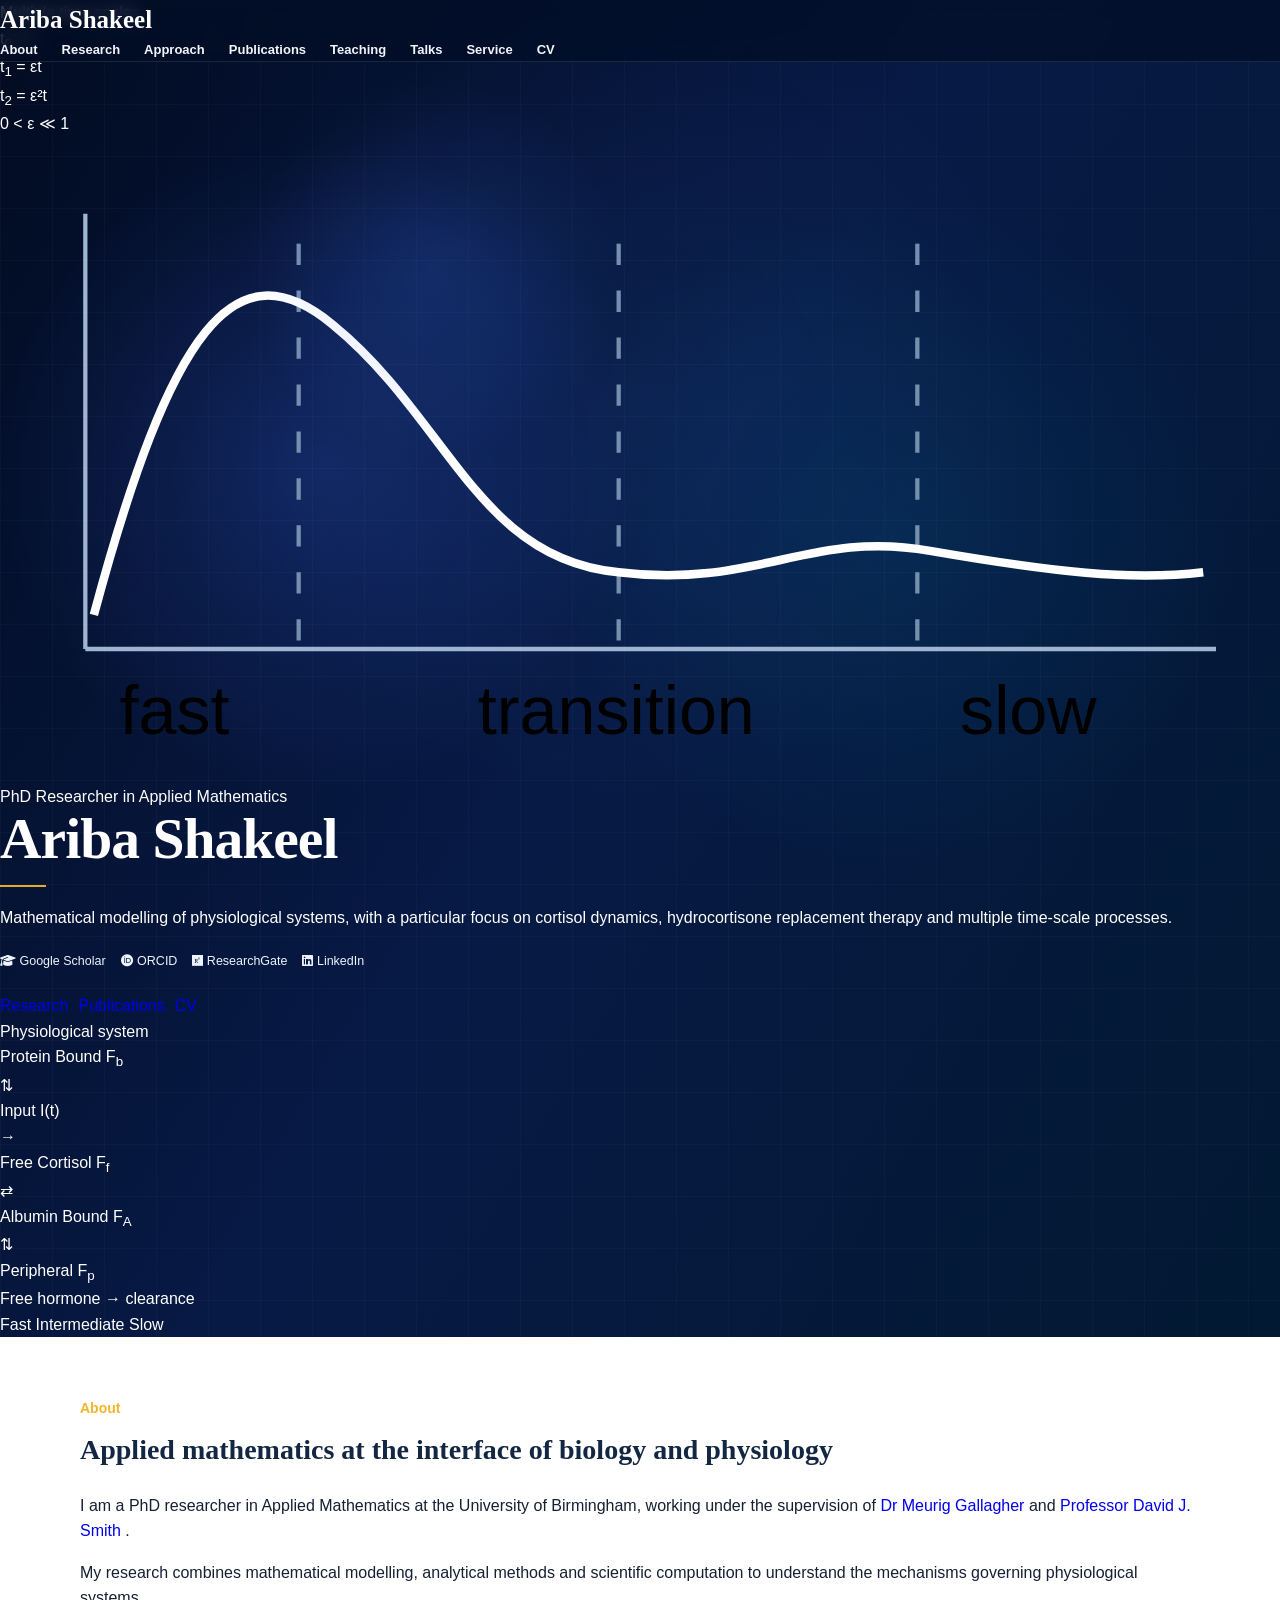
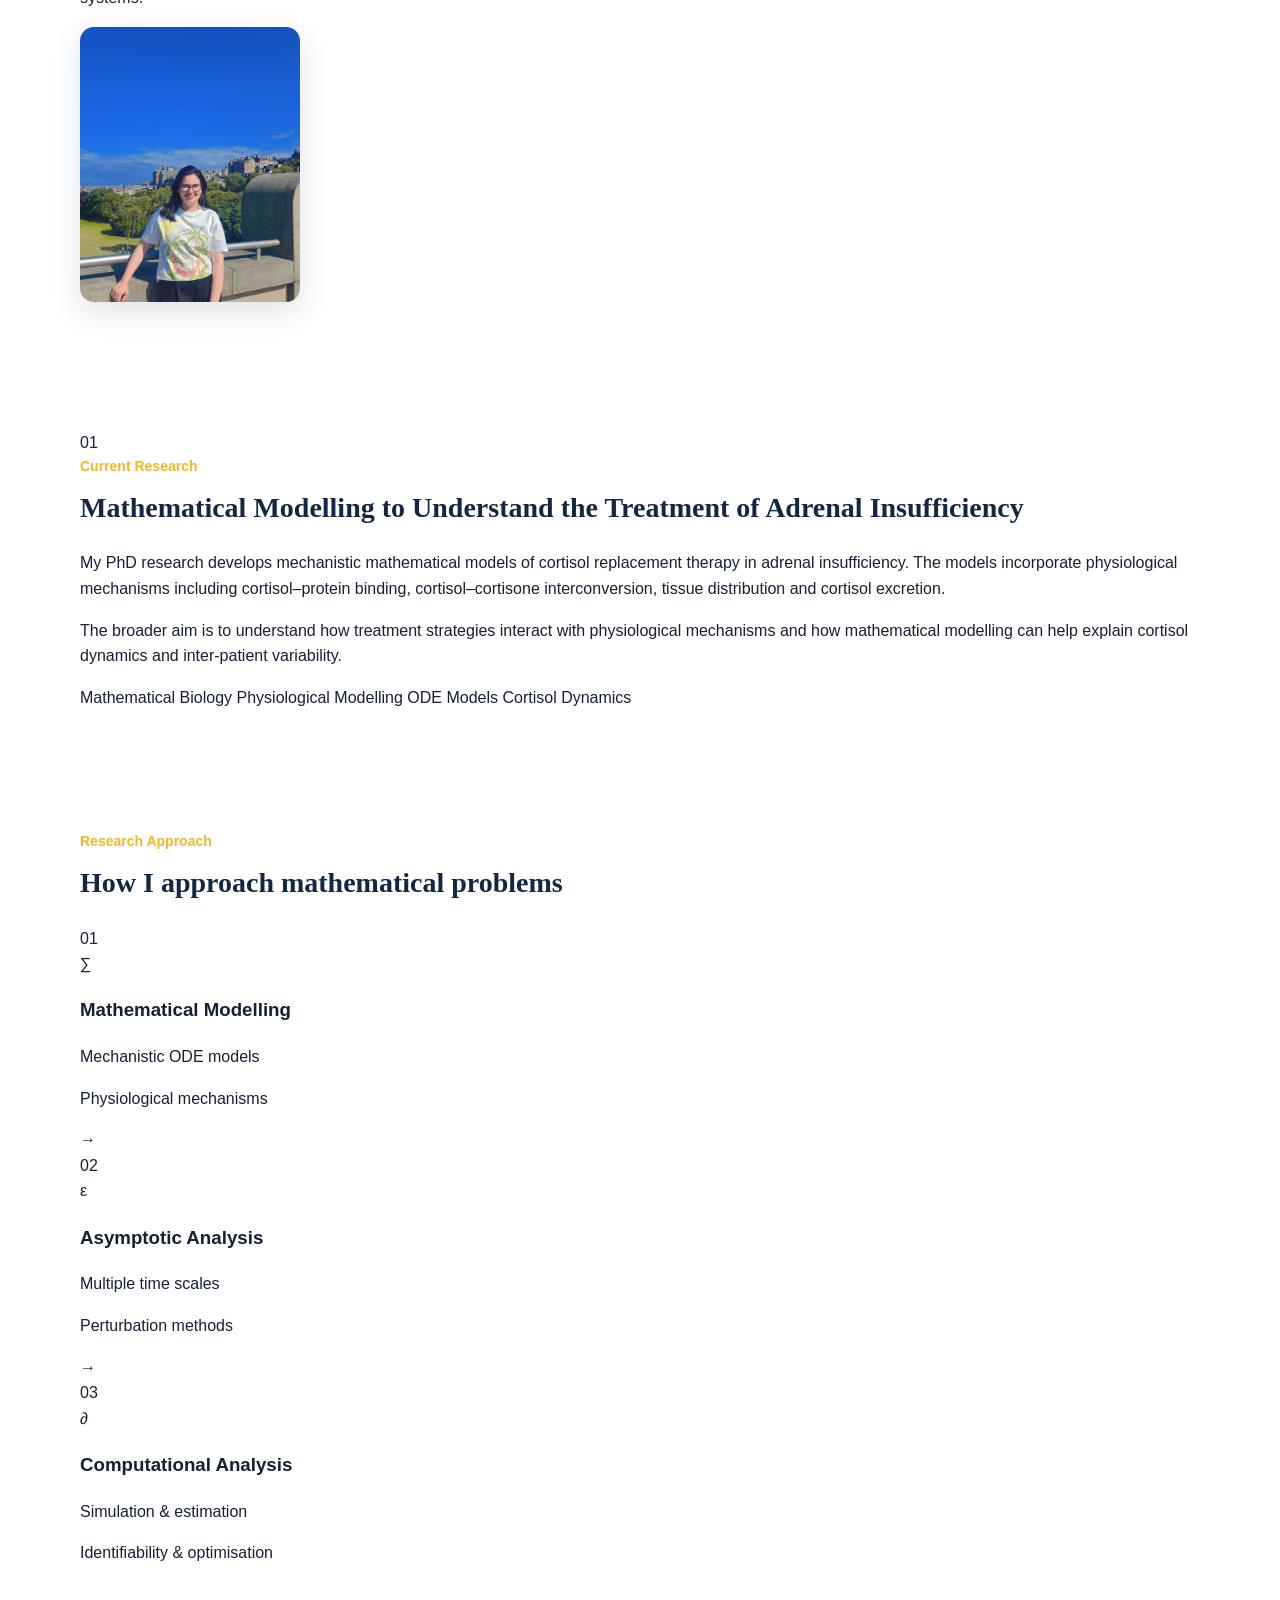
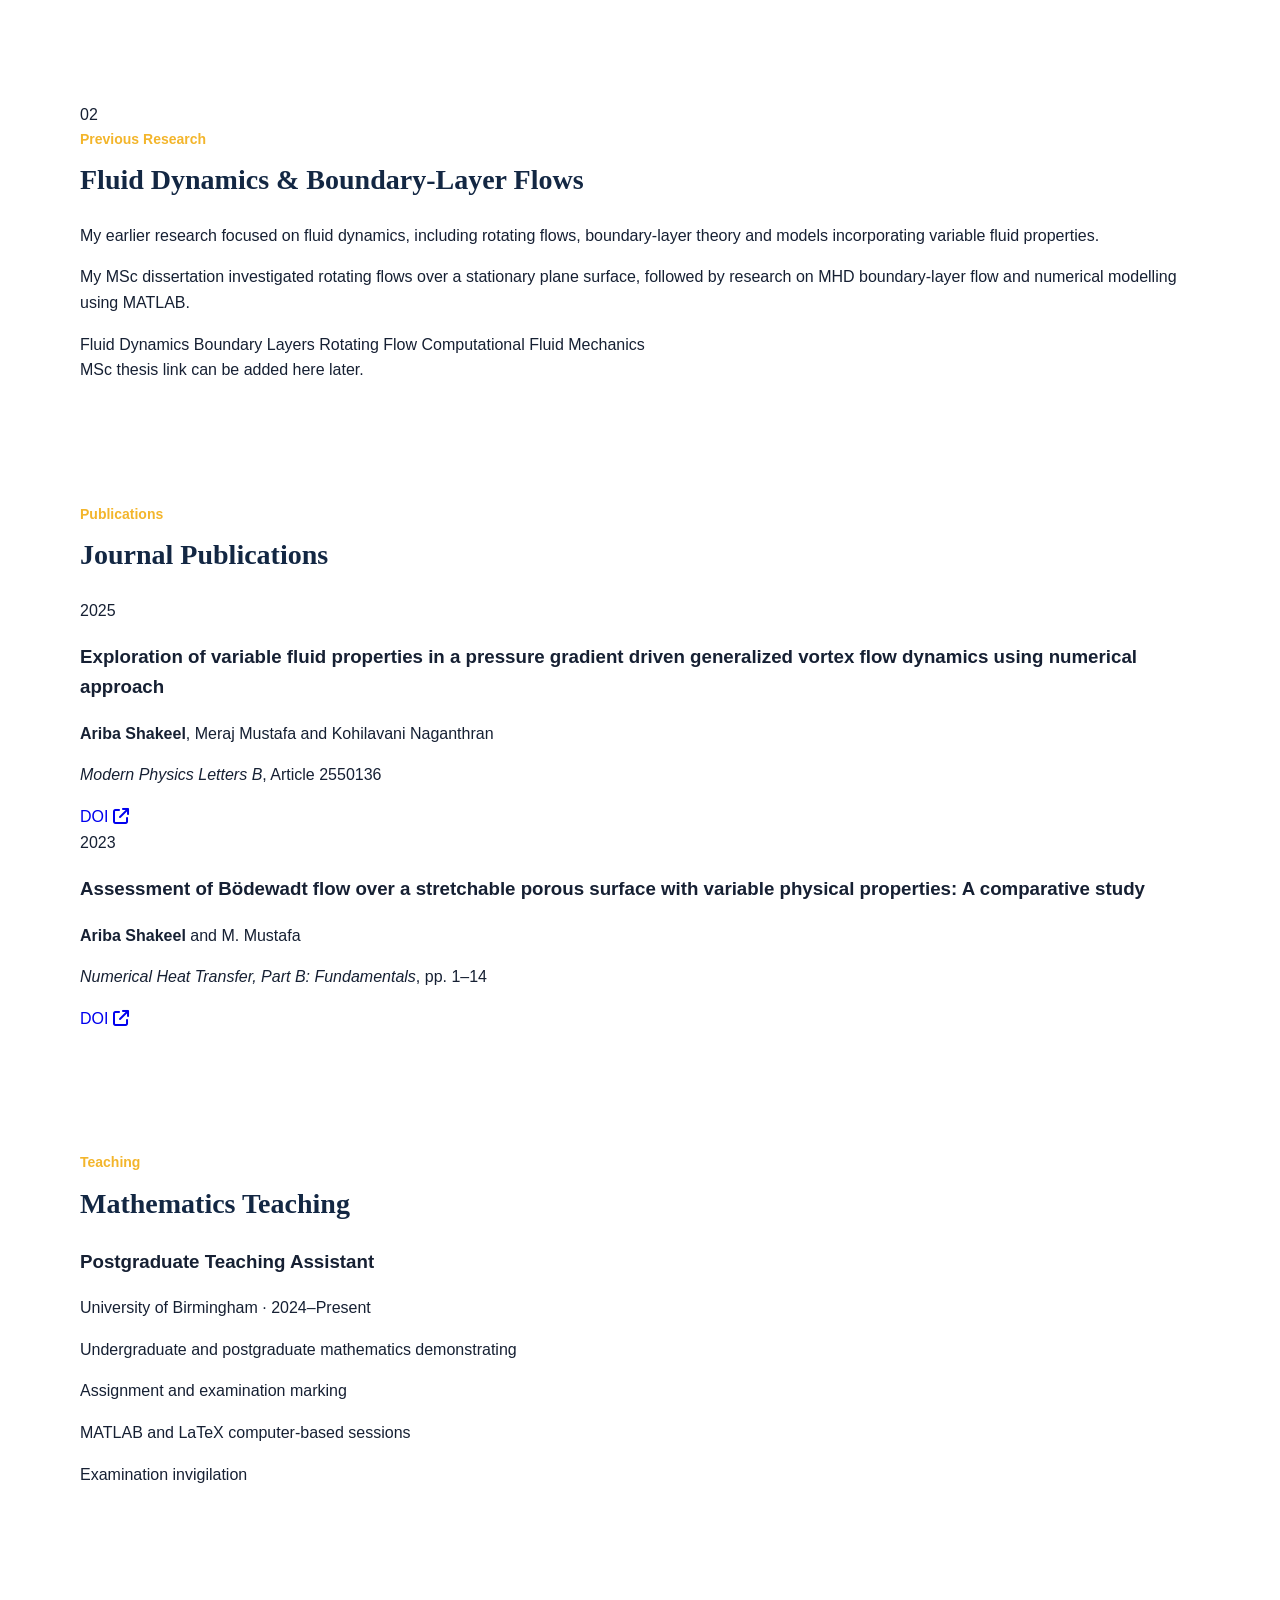
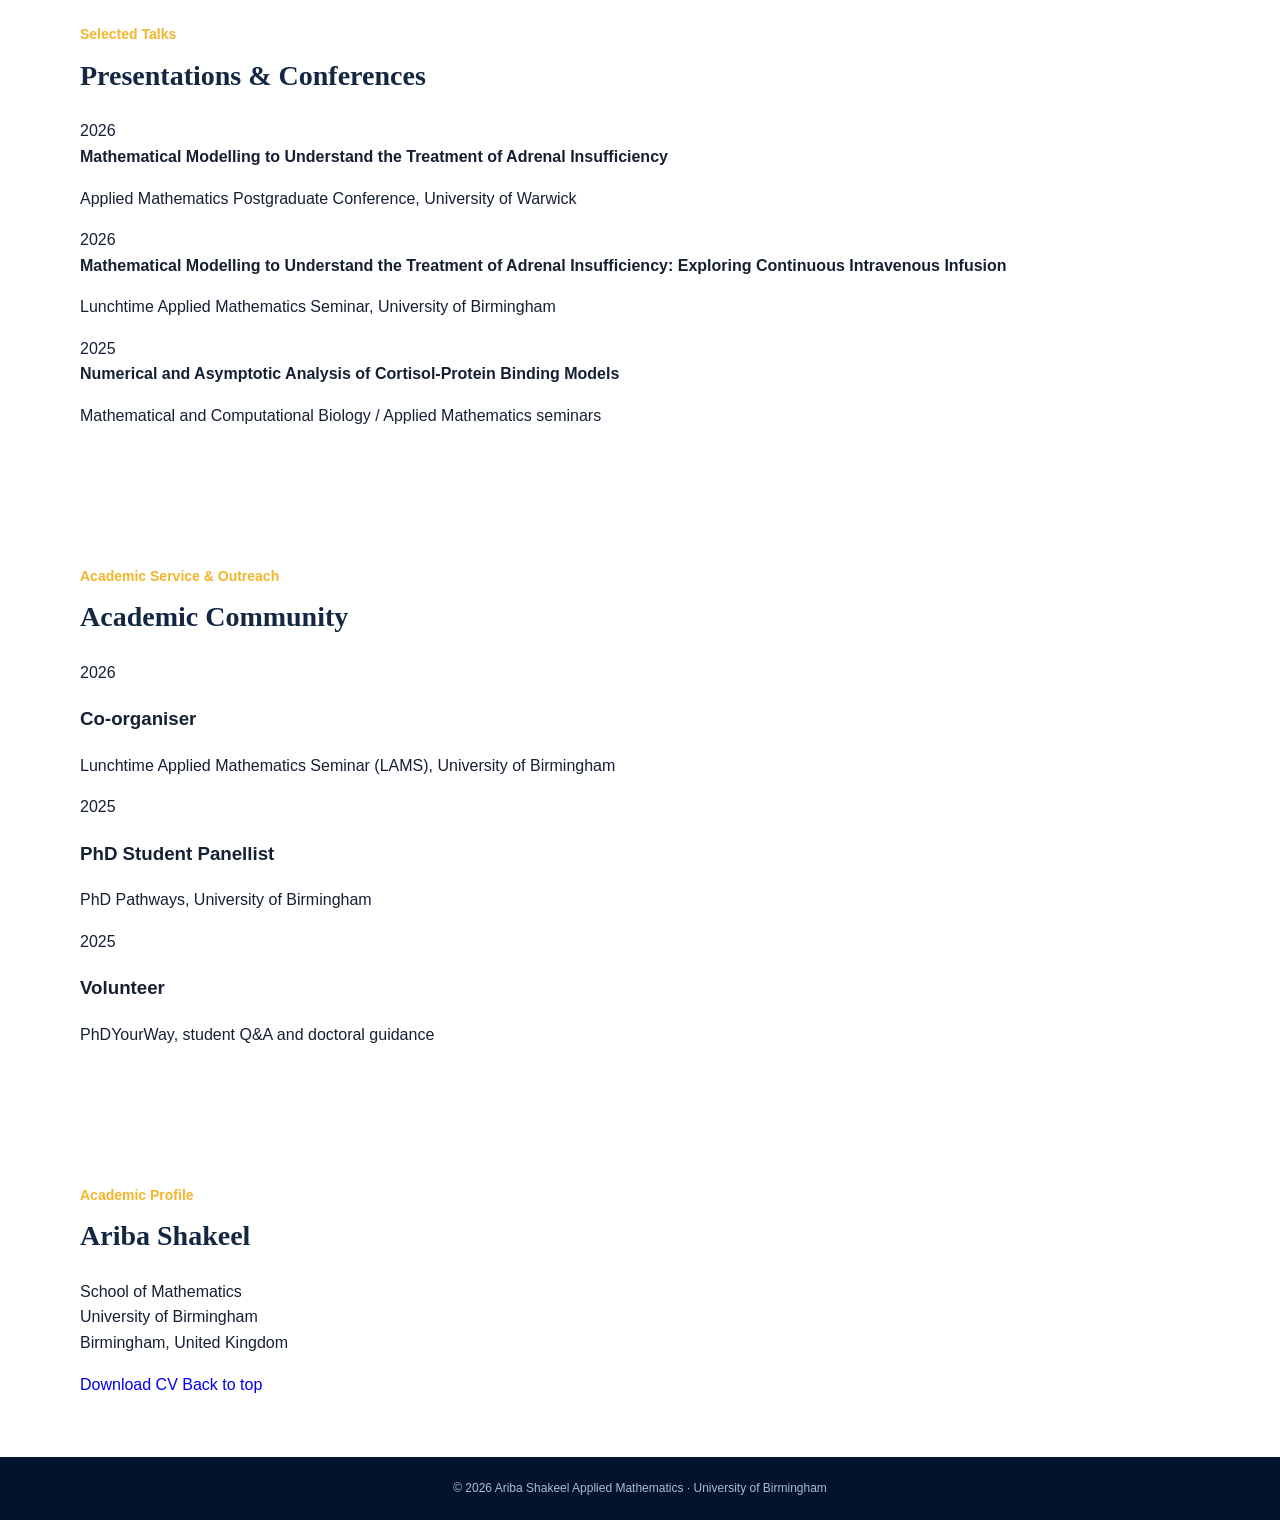
==== index.html @ 38564fee "Update index.html" ====
<!DOCTYPE html>
<html lang="en">

<head>

    <meta charset="UTF-8">

    <meta name="viewport"
          content="width=device-width, initial-scale=1.0">

    <meta name="description"
          content="Ariba Shakeel is a PhD researcher in Applied Mathematics at the University of Birmingham. Her research focuses on mathematical biology, physiological modelling, multiple time-scale asymptotics and computational analysis.">

    <meta name="author"
          content="Ariba Shakeel">

    <title>
        Ariba Shakeel | Applied Mathematics
    </title>

    <!-- Font Awesome -->
    <link rel="stylesheet"
          href="https://cdnjs.cloudflare.com/ajax/libs/font-awesome/6.5.2/css/all.min.css">

    <!-- Main CSS -->
    <link rel="stylesheet"
          href="style.css">

</head>


<body>


<!-- =========================================================
     NAVIGATION
========================================================= -->

<nav class="navbar">

    <div class="nav-container">

        <a href="#home"
           class="brand">
            Ariba Shakeel
        </a>

        <div class="nav-links">

            <a href="#about">About</a>

            <a href="#research">Research</a>

            <a href="#approach">Approach</a>

            <a href="#publications">Publications</a>

            <a href="#teaching">Teaching</a>

            <a href="#talks">Talks</a>

            <a href="#service">Service</a>

            <a href="#cv">CV</a>

        </div>

    </div>

</nav>



<!-- =========================================================
     HERO
========================================================= -->

<header class="hero"
        id="home">


    <div class="hero-stars"></div>


    <div class="hero-grid">


        <!-- LEFT: MATHEMATICS -->

        <div class="hero-science math-visual">

            <div class="visual-label">
                Multiple time scales
            </div>

            <div class="math-expression">

                t<sub>0</sub> = t

                <br>

                t<sub>1</sub> = εt

                <br>

                t<sub>2</sub> = ε²t

            </div>

            <div class="small-equation">

                0 &lt; ε ≪ 1

            </div>


            <svg class="multiscale-plot"
                 viewBox="0 0 300 150"
                 xmlns="http://www.w3.org/2000/svg">

                <line x1="20"
                      y1="120"
                      x2="285"
                      y2="120"
                      stroke="#9eb4d1"
                      stroke-width="1"/>

                <line x1="20"
                      y1="120"
                      x2="20"
                      y2="18"
                      stroke="#9eb4d1"
                      stroke-width="1"/>

                <line x1="70"
                      y1="25"
                      x2="70"
                      y2="122"
                      stroke="#758fae"
                      stroke-dasharray="5 6"/>

                <line x1="145"
                      y1="25"
                      x2="145"
                      y2="122"
                      stroke="#758fae"
                      stroke-dasharray="5 6"/>

                <line x1="215"
                      y1="25"
                      x2="215"
                      y2="122"
                      stroke="#758fae"
                      stroke-dasharray="5 6"/>

                <path
                    d="
                    M22 112
                    C40 45,55 25,78 44
                    C105 66,112 99,145 102
                    C177 106,190 92,218 97
                    C247 102,265 104,282 102
                    "
                    fill="none"
                    stroke="#ffffff"
                    stroke-width="2"/>

                <text x="28"
                      y="140"
                      class="svg-label">
                    fast
                </text>

                <text x="112"
                      y="140"
                      class="svg-label">
                    transition
                </text>

                <text x="225"
                      y="140"
                      class="svg-label">
                    slow
                </text>

            </svg>

        </div>



        <!-- CENTRE -->

        <div class="hero-main">

            <div class="hero-kicker">

                PhD Researcher in Applied Mathematics

            </div>

            <h1>
                Ariba Shakeel
            </h1>

            <div class="gold-line"></div>

            <p class="hero-text">

                Mathematical modelling of physiological systems,
                with a particular focus on cortisol dynamics,
                hydrocortisone replacement therapy and
                multiple time-scale processes.

            </p>


            <div class="profile-links">

                <a href="#"
                   target="_blank">
                    <i class="fa-solid fa-graduation-cap"></i>
                    Google Scholar
                </a>

                <a href="https://orcid.org/0009-0005-8796-5896"
                   target="_blank">
                    <i class="fa-brands fa-orcid"></i>
                    ORCID
                </a>

                <a href="#"
                   target="_blank">
                    <i class="fa-brands fa-researchgate"></i>
                    ResearchGate
                </a>

                <a href="#"
                   target="_blank">
                    <i class="fa-brands fa-linkedin"></i>
                    LinkedIn
                </a>

            </div>


            <div class="hero-buttons">

                <a href="#research"
                   class="button button-primary">
                    Research
                </a>

                <a href="#publications"
                   class="button">
                    Publications
                </a>

                <a href="#cv"
                   class="button">
                    CV
                </a>

            </div>

        </div>



        <!-- RIGHT: PHYSIOLOGY -->

        <div class="hero-science physiology-visual">

            <div class="visual-label">
                Physiological system
            </div>


            <div class="physiology-model">


                <div class="model-top">

                    <div class="model-node">
                        Protein Bound
                        <span>F<sub>b</sub></span>
                    </div>

                </div>


                <div class="vertical-reversible">
                    ⇅
                </div>


                <div class="model-middle">

                    <div class="model-node small">
                        Input
                        <span>I(t)</span>
                    </div>

                    <div class="model-arrow">
                        →
                    </div>

                    <div class="model-node central">
                        Free Cortisol
                        <span>F<sub>f</sub></span>
                    </div>

                    <div class="model-arrow">
                        ⇄
                    </div>

                    <div class="model-node">
                        Albumin Bound
                        <span>F<sub>A</sub></span>
                    </div>

                </div>


                <div class="vertical-reversible">
                    ⇅
                </div>


                <div class="model-top">

                    <div class="model-node">
                        Peripheral
                        <span>F<sub>p</sub></span>
                    </div>

                </div>


                <div class="clearance">

                    Free hormone
                    <span>→</span>
                    clearance

                </div>

            </div>


            <div class="time-scale-strip">

                <div class="time-scale-line"></div>

                <div class="time-scale-labels">

                    <span>
                        Fast
                    </span>

                    <span>
                        Intermediate
                    </span>

                    <span>
                        Slow
                    </span>

                </div>

            </div>

        </div>


    </div>

</header>



<!-- =========================================================
     ABOUT
========================================================= -->

<section class="section"
         id="about">


    <div class="container">


        <div class="about-layout">


            <div class="about-content">

                <div class="eyebrow">
                    About
                </div>

                <h2>
                    Applied mathematics at the interface
                    of biology and physiology
                </h2>

                <p>

                    I am a PhD researcher in Applied Mathematics
                    at the University of Birmingham, working under
                    the supervision of

                    <a href="https://www.birmingham.ac.uk/staff/profiles/maths/gallagher-meurig"
                       target="_blank">

                        Dr Meurig Gallagher

                    </a>

                    and

                    <a href="https://www.birmingham.ac.uk/staff/profiles/metabolism-systems/smith-david"
                       target="_blank">

                        Professor David J. Smith

                    </a>.

                </p>


                <p>

                    My research combines mathematical modelling,
                    analytical methods and scientific computation
                    to understand the mechanisms governing
                    physiological systems.

                </p>

            </div>



            <div class="portrait-wrapper">

                <img src="ariba-photo.jpg"
                     alt="Ariba Shakeel"
                     class="portrait">

            </div>


        </div>


    </div>

</section>



<!-- =========================================================
     CURRENT RESEARCH
========================================================= -->

<section class="section research-section"
         id="research">


    <div class="container">


        <div class="research-layout">


            <div class="research-number">
                01
            </div>


            <div class="research-content">

                <div class="eyebrow">
                    Current Research
                </div>

                <h2>

                    Mathematical Modelling to Understand
                    the Treatment of Adrenal Insufficiency

                </h2>


                <p>

                    My PhD research develops mechanistic mathematical
                    models of cortisol replacement therapy in adrenal
                    insufficiency.

                    The models incorporate physiological mechanisms
                    including cortisol–protein binding,
                    cortisol–cortisone interconversion,
                    tissue distribution and cortisol excretion.

                </p>


                <p>

                    The broader aim is to understand how treatment
                    strategies interact with physiological mechanisms
                    and how mathematical modelling can help explain
                    cortisol dynamics and inter-patient variability.

                </p>


                <div class="research-tags">

                    <span>Mathematical Biology</span>

                    <span>Physiological Modelling</span>

                    <span>ODE Models</span>

                    <span>Cortisol Dynamics</span>

                </div>


            </div>


        </div>


    </div>

</section>



<!-- =========================================================
     RESEARCH APPROACH
========================================================= -->

<section class="section approach-section"
         id="approach">


    <div class="container">


        <div class="eyebrow">
            Research Approach
        </div>

        <h2 class="section-heading">
            How I approach mathematical problems
        </h2>


        <div class="approach-path">


            <!-- 01 -->

            <div class="approach-step">

                <div class="step-number">
                    01
                </div>

                <div class="step-symbol">
                    ∑
                </div>

                <h3>
                    Mathematical Modelling
                </h3>

                <p>
                    Mechanistic ODE models
                </p>

                <p>
                    Physiological mechanisms
                </p>

            </div>



            <div class="path-arrow">
                →
            </div>



            <!-- 02 -->

            <div class="approach-step">

                <div class="step-number">
                    02
                </div>

                <div class="step-symbol">
                    ε
                </div>

                <h3>
                    Asymptotic Analysis
                </h3>

                <p>
                    Multiple time scales
                </p>

                <p>
                    Perturbation methods
                </p>

            </div>



            <div class="path-arrow">
                →
            </div>



            <!-- 03 -->

            <div class="approach-step">

                <div class="step-number">
                    03
                </div>

                <div class="step-symbol">
                    ∂
                </div>

                <h3>
                    Computational Analysis
                </h3>

                <p>
                    Simulation &amp; estimation
                </p>

                <p>
                    Identifiability &amp; optimisation
                </p>

            </div>


        </div>


    </div>

</section>



<!-- =========================================================
     PREVIOUS RESEARCH
========================================================= -->

<section class="section previous-section">


    <div class="container">


        <div class="research-layout">


            <div class="research-number muted">
                02
            </div>


            <div class="research-content">


                <div class="eyebrow">
                    Previous Research
                </div>


                <h2>
                    Fluid Dynamics &amp;
                    Boundary-Layer Flows
                </h2>


                <p>

                    My earlier research focused on fluid dynamics,
                    including rotating flows, boundary-layer theory
                    and models incorporating variable fluid properties.

                </p>


                <p>

                    My MSc dissertation investigated rotating flows
                    over a stationary plane surface, followed by
                    research on MHD boundary-layer flow and numerical
                    modelling using MATLAB.

                </p>


                <div class="research-tags">

                    <span>Fluid Dynamics</span>

                    <span>Boundary Layers</span>

                    <span>Rotating Flow</span>

                    <span>Computational Fluid Mechanics</span>

                </div>


                <div class="future-link">

                    MSc thesis link can be added here later.

                </div>


            </div>


        </div>


    </div>

</section>



<!-- =========================================================
     PUBLICATIONS
========================================================= -->

<section class="section"
         id="publications">


    <div class="container">


        <div class="eyebrow">
            Publications
        </div>

        <h2 class="section-heading">
            Journal Publications
        </h2>



        <!-- 2025 -->

        <article class="publication">


            <div class="publication-year">
                2025
            </div>


            <div class="publication-body">

                <h3>

                    Exploration of variable fluid properties
                    in a pressure gradient driven generalized
                    vortex flow dynamics using numerical approach

                </h3>


                <p class="publication-authors">

                    <strong>Ariba Shakeel</strong>,
                    Meraj Mustafa and Kohilavani Naganthran

                </p>


                <p class="publication-journal">

                    <em>Modern Physics Letters B</em>,
                    Article 2550136

                </p>


                <a href="https://doi.org/10.1142/S0217984925501362"
                   target="_blank"
                   class="text-link">

                    DOI
                    <i class="fa-solid fa-arrow-up-right-from-square"></i>

                </a>

            </div>


        </article>



        <!-- 2023 -->

        <article class="publication">


            <div class="publication-year">
                2023
            </div>


            <div class="publication-body">

                <h3>

                    Assessment of Bödewadt flow over a stretchable
                    porous surface with variable physical properties:
                    A comparative study

                </h3>


                <p class="publication-authors">

                    <strong>Ariba Shakeel</strong>
                    and M. Mustafa

                </p>


                <p class="publication-journal">

                    <em>Numerical Heat Transfer,
                    Part B: Fundamentals</em>,
                    pp. 1–14

                </p>


                <a href="https://doi.org/10.1080/10407790.2023.2274452"
                   target="_blank"
                   class="text-link">

                    DOI
                    <i class="fa-solid fa-arrow-up-right-from-square"></i>

                </a>

            </div>


        </article>


    </div>

</section>



<!-- =========================================================
     TEACHING
========================================================= -->

<section class="section soft-section"
         id="teaching">


    <div class="container">


        <div class="eyebrow">
            Teaching
        </div>


        <h2 class="section-heading">
            Mathematics Teaching
        </h2>


        <div class="simple-grid">


            <div>

                <h3>
                    Postgraduate Teaching Assistant
                </h3>

                <p class="meta">
                    University of Birmingham
                    · 2024–Present
                </p>

            </div>


            <div class="detail-list">

                <p>
                    Undergraduate and postgraduate
                    mathematics demonstrating
                </p>

                <p>
                    Assignment and examination marking
                </p>

                <p>
                    MATLAB and LaTeX computer-based sessions
                </p>

                <p>
                    Examination invigilation
                </p>

            </div>


        </div>


    </div>

</section>



<!-- =========================================================
     TALKS
========================================================= -->

<section class="section"
         id="talks">


    <div class="container">


        <div class="eyebrow">
            Selected Talks
        </div>


        <h2 class="section-heading">
            Presentations &amp; Conferences
        </h2>


        <div class="timeline">


            <div class="timeline-item">

                <span class="timeline-year">
                    2026
                </span>

                <div>

                    <strong>
                        Mathematical Modelling to Understand
                        the Treatment of Adrenal Insufficiency
                    </strong>

                    <p>
                        Applied Mathematics Postgraduate Conference,
                        University of Warwick
                    </p>

                </div>

            </div>



            <div class="timeline-item">

                <span class="timeline-year">
                    2026
                </span>

                <div>

                    <strong>
                        Mathematical Modelling to Understand the
                        Treatment of Adrenal Insufficiency:
                        Exploring Continuous Intravenous Infusion
                    </strong>

                    <p>
                        Lunchtime Applied Mathematics Seminar,
                        University of Birmingham
                    </p>

                </div>

            </div>



            <div class="timeline-item">

                <span class="timeline-year">
                    2025
                </span>

                <div>

                    <strong>
                        Numerical and Asymptotic Analysis
                        of Cortisol-Protein Binding Models
                    </strong>

                    <p>
                        Mathematical and Computational Biology /
                        Applied Mathematics seminars
                    </p>

                </div>

            </div>


        </div>


    </div>

</section>



<!-- =========================================================
     SERVICE
========================================================= -->

<section class="section soft-section"
         id="service">


    <div class="container">


        <div class="eyebrow">
            Academic Service &amp; Outreach
        </div>


        <h2 class="section-heading">
            Academic Community
        </h2>


        <div class="service-grid">


            <div class="service-item">

                <span class="service-year">
                    2026
                </span>

                <h3>
                    Co-organiser
                </h3>

                <p>
                    Lunchtime Applied Mathematics Seminar
                    (LAMS), University of Birmingham
                </p>

            </div>



            <div class="service-item">

                <span class="service-year">
                    2025
                </span>

                <h3>
                    PhD Student Panellist
                </h3>

                <p>
                    PhD Pathways,
                    University of Birmingham
                </p>

            </div>



            <div class="service-item">

                <span class="service-year">
                    2025
                </span>

                <h3>
                    Volunteer
                </h3>

                <p>
                    PhDYourWay,
                    student Q&amp;A and doctoral guidance
                </p>

            </div>


        </div>


    </div>

</section>



<!-- =========================================================
     CV / PROFILE
========================================================= -->

<section class="section profile-section"
         id="cv">


    <div class="container">


        <div class="profile-box">


            <div>

                <div class="eyebrow light">
                    Academic Profile
                </div>

                <h2>
                    Ariba Shakeel
                </h2>

                <p>

                    School of Mathematics
                    <br>

                    University of Birmingham
                    <br>

                    Birmingham, United Kingdom

                </p>

            </div>


            <div class="profile-actions">

                <a href="#"
                   class="button button-primary">

                    Download CV

                </a>

                <a href="#home"
                   class="button">

                    Back to top

                </a>

            </div>


        </div>


    </div>

</section>



<!-- =========================================================
     FOOTER
========================================================= -->

<footer>

    <div class="container footer-content">

        <span>
            © 2026 Ariba Shakeel
        </span>

        <span>
            Applied Mathematics · University of Birmingham
        </span>

    </div>

</footer>


</body>

</html>
---- style.css ----
* {
    box-sizing: border-box;
}

html {
    scroll-behavior: smooth;
}

body {
    margin: 0;
    font-family: "Segoe UI", Arial, sans-serif;
    color: #162033;
    background: #ffffff;
    line-height: 1.6;
}

a {
    text-decoration: none;
}

.container {
    width: min(1120px, 91%);
    margin: auto;
}


/* =========================
   NAVIGATION
========================= */

.navbar {
    position: absolute;
    top: 0;
    width: 100%;
    z-index: 100;
    background: rgba(2, 14, 37, 0.70);
    border-bottom: 1px solid rgba(255,255,255,0.10);
    backdrop-filter: blur(8px);
}

.nav-inner {
    width: min(1280px, 94%);
    height: 64px;
    margin: auto;

    display: flex;
    align-items: center;
    justify-content: space-between;
}

.brand {
    color: white;
    font-family: Georgia, serif;
    font-size: 25px;
    font-weight: 600;
}

.nav-links {
    display: flex;
    gap: 24px;
}

.nav-links a {
    color: #f1f4fa;
    font-size: 13px;
    font-weight: 600;
}

.nav-links a:hover {
    color: #f2b42c;
}


/* =========================
   HERO
========================= */

.hero {
    position: relative;
    overflow: hidden;
    min-height: 520px;
    color: white;

    background:
        radial-gradient(circle at 25% 35%,
            rgba(51,91,217,.28),
            transparent 25%),

        radial-gradient(circle at 70% 40%,
            rgba(0,170,220,.10),
            transparent 28%),

        radial-gradient(circle at 50% 30%,
            rgba(37,74,150,.18),
            transparent 35%),

        linear-gradient(
            120deg,
            #020b21 0%,
            #071a45 48%,
            #021932 100%
        );
}


/* subtle mathematical grid */

.hero::before {
    content: "";
    position: absolute;
    inset: 0;

    background-image:
        linear-gradient(
            rgba(255,255,255,.022) 1px,
            transparent 1px
        ),
        linear-gradient(
            90deg,
            rgba(255,255,255,.022) 1px,
            transparent 1px
        );

    background-size: 52px 52px;
}


/* soft network glow */

.hero::after {
    content: "";
    position: absolute;

    width: 430px;
    height: 430px;

    left: 17%;
    top: 4%;

    border-radius: 50%;

    background:
        radial-gradient(
            circle,
            rgba(62,113,255,.17),
            transparent 62%
        );
}


/* =========================
   HERO GRID
========================= */

.hero-content {

    width: min(1280px, 94%);
    min-height: 520px;

    margin: auto;

    display: grid;

    grid-template-columns:
        0.78fr
        1.35fr
        0.95fr;

    gap: 45px;

    align-items: center;

    padding-top: 70px;

    position: relative;
    z-index: 3;
}


/* =========================
   LEFT MATH
========================= */

.math-panel {
    color: rgba(255,255,255,.75);
}

.math-heading {
    color: #8fd7f6;
    font-size: 13px;
    margin-bottom: 12px;
}

.equation {
    font-family: Georgia, serif;
    font-style: italic;
    font-size: 18px;
    line-height: 1.6;
}

.epsilon {
    font-family: Georgia, serif;
    font-size: 17px;
    margin: 14px 0;
}

.times {
    font-family: Georgia, serif;
    font-size: 15px;
    margin-bottom: 12px;
}

.plot-box svg {
    width: 100%;
    max-width: 260px;
}


/* =========================
   CENTRE HERO
========================= */

.eyebrow {
    color: #f3b52b;
    font-size: 14px;
    font-weight: 700;
    margin-bottom: 8px;
}

.hero-main h1 {
    margin: 0;

    font-family: Georgia, serif;

    font-size: clamp(43px, 4.5vw, 61px);

    line-height: 1;

    letter-spacing: -1px;
}

.gold-line {
    width: 46px;
    height: 2px;

    background: #e4aa27;

    margin: 18px 0;
}

.hero-description {

    max-width: 520px;

    margin: 0;

    color: #e5ebf4;

    font-size: 15px;

    line-height: 1.65;
}


/* profile links */

.profile-links {
    display: flex;
    flex-wrap: wrap;

    gap: 15px;

    margin-top: 20px;
}

.profile-links a {
    color: #eef4ff;
    font-size: 12.5px;
}

.profile-links a:hover {
    color: #efb436;
}


/* buttons */

.hero-buttons {
    display: flex;
    gap: 10px;

    margin-top: 22px;
}

.btn {

    display: inline-block;

    padding: 9px 18px;

    border-radius: 5px;

    border:
        1px solid rgba(255,255,255,.40);

    color: white;

    font-size: 13px;

    font-weight: 600;

    transition: .2s;
}

.btn-primary {
    border: none;

    background:
        linear-gradient(
            135deg,
            #d7981e,
            #efb836
        );
}

.btn:hover {
    transform: translateY(-2px);
}


/* =========================
   RIGHT MODEL
========================= */

.science-panel {
    color: #dcecff;
}

.science-title {
    text-align: center;

    color: #8fd7f6;

    font-size: 12px;

    margin-bottom: 12px;
}

.model {

    max-width: 330px;

    margin: auto;
}

.model-row {

    display: flex;

    justify-content: center;
    align-items: center;

    gap: 9px;

    margin: 8px 0;
}

.model-box {

    min-width: 110px;

    padding: 9px 12px;

    text-align: center;

    border:
        1px solid rgba(87,206,255,.70);

    border-radius: 9px;

    background:
        rgba(7,36,76,.55);

    font-size: 12px;
}

.model-box.main {

    border:
        2px solid #20c7ff;

    box-shadow:
        0 0 18px rgba(27,193,255,.13);
}

.arrow {

    color: #69d8ff;

    font-size: 17px;
}

.vertical-arrow {

    text-align: center;

    color: #69d8ff;

    height: 20px;

    font-size: 18px;
}


/* timescale */

.timescale {
    margin-top: 25px;
}

.scale-line {

    height: 3px;

    border-radius: 3px;

    background:
        linear-gradient(
            90deg,
            #915be0,
            #28bce5,
            #78dc4e
        );
}

.scale-labels,
.scale-orders {

    display: flex;

    justify-content: space-between;
}

.scale-labels {

    color: #d5e5fa;

    font-size: 11px;

    margin-top: 7px;
}

.scale-orders {

    color: #9bb2cf;

    font-family: Georgia, serif;

    font-size: 11px;
}


/* =========================
   CONTENT SECTIONS
========================= */

.section {
    padding: 60px 0;
}

.section-soft {
    background: #f8fafc;
}

.section-title {

    color: #0d3d7a;

    font-size: 13px;

    font-weight: 800;

    letter-spacing: 2px;

    text-transform: uppercase;
}

.section-title::after {

    content: "";

    display: block;

    width: 38px;
    height: 2px;

    background: #e2a52c;

    margin-top: 8px;
}

.section h2 {

    font-family: Georgia, serif;

    color: #132743;

    font-size: 28px;

    margin: 8px 0 20px;
}


/* =========================
   ABOUT
========================= */

.about-grid {

    display: grid;

    grid-template-columns:
        1.15fr
        240px;

    gap: 55px;

    align-items: center;
}

.about-text {

    max-width: 670px;

    font-size: 14.5px;
}

.about-text a {

    color: #10498f;

    font-weight: 700;
}

.about-text a:hover {
    text-decoration: underline;
}


/* portrait */

.portrait {

    width: 220px;

    height: 275px;

    border-radius: 14px;

    object-fit: cover;

    object-position: center 42%;

    box-shadow:
        0 10px 30px rgba(15,36,67,.13);
}


/* =========================
   RESEARCH
========================= */

.cards {

    display: grid;

    grid-template-columns:
        repeat(3,1fr);

    gap: 18px;

    margin-top: 27px;
}

.card {

    padding: 25px 22px;

    background: white;

    border:
        1px solid #e4e9f1;

    border-radius: 11px;

    box-shadow:
        0 7px 23px rgba(20,46,80,.05);

    text-align: center;
}

.card-icon {

    width: 48px;
    height: 48px;

    margin:
        0 auto 15px;

    display: flex;

    align-items: center;
    justify-content: center;

    border-radius: 50%;

    background: #eaf1ff;

    color: #103e80;

    font-family: Georgia, serif;

    font-size: 21px;
}

.card h3 {

    color: #142c50;

    font-size: 15px;
}

.card p {

    color: #586579;

    font-size: 13px;
}


/* =========================
   FACTS
========================= */

.facts {

    display: grid;

    grid-template-columns:
        repeat(4,1fr);

    margin-top: 38px;

    background: white;

    border:
        1px solid #e5e9ef;

    border-radius: 11px;
}

.fact {

    padding: 18px;

    border-right:
        1px solid #e7ebf1;
}

.fact:last-child {
    border-right: none;
}

.fact strong {

    display: block;

    color: #123f7a;

    font-size: 13px;

    margin-bottom: 4px;
}

.fact span {

    color: #586579;

    font-size: 12px;
}


/* =========================
   OTHER CONTENT
========================= */

.entry {

    padding: 17px 0;

    border-bottom:
        1px solid #e7ebef;
}

.entry-title {

    color: #153f74;

    font-size: 15px;

    font-weight: 700;
}

.entry-meta {

    color: #69778b;

    font-size: 13px;

    margin-top: 4px;
}


/* =========================
   PROFILE / FOOTER
========================= */

.contact-box {

    padding: 32px;

    border-radius: 12px;

    color: white;

    background:
        linear-gradient(
            135deg,
            #071b47,
            #0a4165
        );
}

.contact-box h2 {
    color: white;
}

footer {

    background: #03132d;

    color: #aebbd0;

    text-align: center;

    padding: 22px 0;

    font-size: 12px;
}


/* =========================
   RESPONSIVE
========================= */

@media(max-width:1000px) {

    .hero-content {

        grid-template-columns:
            .75fr 1.25fr;
    }

    .science-panel {
        display: none;
    }

}

@media(max-width:760px) {

    .nav-links {
        display: none;
    }

    .hero-content {

        grid-template-columns: 1fr;

        min-height: auto;

        padding:
            110px 0 50px;
    }

    .math-panel {
        display: none;
    }

    .hero {

        min-height: auto;
    }

    .hero-main h1 {

        font-size: 45px;
    }

    .about-grid {

        grid-template-columns: 1fr;
    }

    .portrait {

        width: 190px;

        height: 235px;
    }

    .cards,
    .facts {

        grid-template-columns: 1fr;
    }

    .fact {

        border-right: none;

        border-bottom:
            1px solid #e7ebf1;
    }

}
/* =========================
   PUBLICATION LINKS
========================= */

.publication-links {
    margin-top: 10px;
}

.publication-links a {
    display: inline-block;
    padding: 6px 12px;
    margin-right: 8px;

    border: 1px solid #d7e0ec;
    border-radius: 5px;

    background: #f7f9fc;
    color: #10498f;

    font-size: 11px;
    font-weight: 600;

    transition: 0.2s;
}

.publication-links a:hover {
    background: #10498f;
    color: white;
    border-color: #10498f;
}

.publication-links i {
    margin-right: 4px;
}
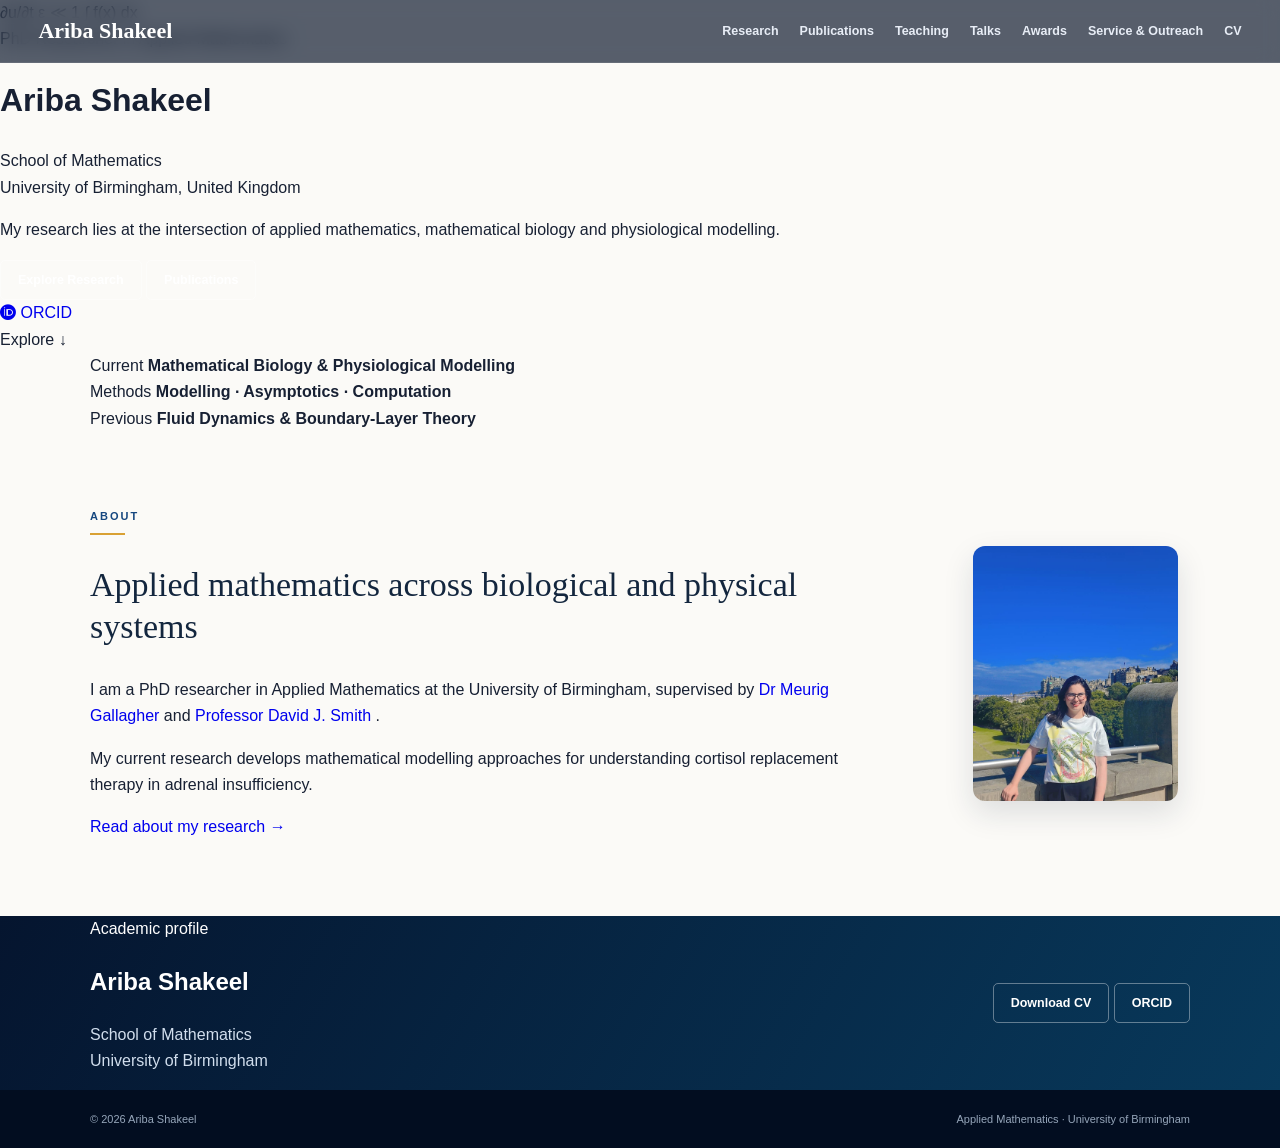
==== commit 58b4d83b: "Update index.html" ====
--- a/index.html
+++ b/index.html
@@ -2,66 +2,53 @@
 <html lang="en">
 
 <head>
-
     <meta charset="UTF-8">
 
     <meta name="viewport"
           content="width=device-width, initial-scale=1.0">
 
     <meta name="description"
-          content="Ariba Shakeel is a PhD researcher in Applied Mathematics at the University of Birmingham. Her research focuses on mathematical biology, physiological modelling, multiple time-scale asymptotics and computational analysis.">
+          content="Ariba Shakeel is a PhD researcher in Applied Mathematics at the University of Birmingham, working in mathematical biology, mathematical modelling and applied differential equations.">
 
     <meta name="author"
           content="Ariba Shakeel">
 
-    <title>
-        Ariba Shakeel | Applied Mathematics
-    </title>
-
-    <!-- Font Awesome -->
+    <title>Ariba Shakeel | Applied Mathematics</title>
+
     <link rel="stylesheet"
           href="https://cdnjs.cloudflare.com/ajax/libs/font-awesome/6.5.2/css/all.min.css">
 
-    <!-- Main CSS -->
     <link rel="stylesheet"
           href="style.css">
-
 </head>
 
 
-<body>
-
-
-<!-- =========================================================
-     NAVIGATION
-========================================================= -->
+<body class="home-page">
 
 <nav class="navbar">
 
     <div class="nav-container">
 
-        <a href="#home"
+        <a href="index.html"
            class="brand">
             Ariba Shakeel
         </a>
 
         <div class="nav-links">
 
-            <a href="#about">About</a>
-
-            <a href="#research">Research</a>
-
-            <a href="#approach">Approach</a>
-
-            <a href="#publications">Publications</a>
-
-            <a href="#teaching">Teaching</a>
-
-            <a href="#talks">Talks</a>
-
-            <a href="#service">Service</a>
-
-            <a href="#cv">CV</a>
+            <a href="research.html">Research</a>
+
+            <a href="publications.html">Publications</a>
+
+            <a href="teaching.html">Teaching</a>
+
+            <a href="talks.html">Talks</a>
+
+            <a href="awards.html">Awards</a>
+
+            <a href="service.html">Service &amp; Outreach</a>
+
+            <a href="#profile">CV</a>
 
         </div>
 
@@ -70,348 +57,172 @@
 </nav>
 
 
-
-<!-- =========================================================
-     HERO
-========================================================= -->
-
-<header class="hero"
-        id="home">
-
-
-    <div class="hero-stars"></div>
-
-
-    <div class="hero-grid">
-
-
-        <!-- LEFT: MATHEMATICS -->
-
-        <div class="hero-science math-visual">
-
-            <div class="visual-label">
-                Multiple time scales
-            </div>
-
-            <div class="math-expression">
-
-                t<sub>0</sub> = t
-
-                <br>
-
-                t<sub>1</sub> = εt
-
-                <br>
-
-                t<sub>2</sub> = ε²t
-
-            </div>
-
-            <div class="small-equation">
-
-                0 &lt; ε ≪ 1
-
-            </div>
-
-
-            <svg class="multiscale-plot"
-                 viewBox="0 0 300 150"
-                 xmlns="http://www.w3.org/2000/svg">
-
-                <line x1="20"
-                      y1="120"
-                      x2="285"
-                      y2="120"
-                      stroke="#9eb4d1"
-                      stroke-width="1"/>
-
-                <line x1="20"
-                      y1="120"
-                      x2="20"
-                      y2="18"
-                      stroke="#9eb4d1"
-                      stroke-width="1"/>
-
-                <line x1="70"
-                      y1="25"
-                      x2="70"
-                      y2="122"
-                      stroke="#758fae"
-                      stroke-dasharray="5 6"/>
-
-                <line x1="145"
-                      y1="25"
-                      x2="145"
-                      y2="122"
-                      stroke="#758fae"
-                      stroke-dasharray="5 6"/>
-
-                <line x1="215"
-                      y1="25"
-                      x2="215"
-                      y2="122"
-                      stroke="#758fae"
-                      stroke-dasharray="5 6"/>
-
-                <path
-                    d="
-                    M22 112
-                    C40 45,55 25,78 44
-                    C105 66,112 99,145 102
-                    C177 106,190 92,218 97
-                    C247 102,265 104,282 102
-                    "
-                    fill="none"
-                    stroke="#ffffff"
-                    stroke-width="2"/>
-
-                <text x="28"
-                      y="140"
-                      class="svg-label">
-                    fast
-                </text>
-
-                <text x="112"
-                      y="140"
-                      class="svg-label">
-                    transition
-                </text>
-
-                <text x="225"
-                      y="140"
-                      class="svg-label">
-                    slow
-                </text>
-
-            </svg>
-
-        </div>
-
-
-
-        <!-- CENTRE -->
-
-        <div class="hero-main">
-
-            <div class="hero-kicker">
-
-                PhD Researcher in Applied Mathematics
-
-            </div>
-
-            <h1>
-                Ariba Shakeel
-            </h1>
-
-            <div class="gold-line"></div>
-
-            <p class="hero-text">
-
-                Mathematical modelling of physiological systems,
-                with a particular focus on cortisol dynamics,
-                hydrocortisone replacement therapy and
-                multiple time-scale processes.
-
-            </p>
-
-
-            <div class="profile-links">
-
-                <a href="#"
-                   target="_blank">
-                    <i class="fa-solid fa-graduation-cap"></i>
-                    Google Scholar
-                </a>
-
-                <a href="https://orcid.org/0009-0005-8796-5896"
-                   target="_blank">
-                    <i class="fa-brands fa-orcid"></i>
-                    ORCID
-                </a>
-
-                <a href="#"
-                   target="_blank">
-                    <i class="fa-brands fa-researchgate"></i>
-                    ResearchGate
-                </a>
-
-                <a href="#"
-                   target="_blank">
-                    <i class="fa-brands fa-linkedin"></i>
-                    LinkedIn
-                </a>
-
-            </div>
-
-
-            <div class="hero-buttons">
-
-                <a href="#research"
-                   class="button button-primary">
-                    Research
-                </a>
-
-                <a href="#publications"
-                   class="button">
-                    Publications
-                </a>
-
-                <a href="#cv"
-                   class="button">
-                    CV
-                </a>
-
-            </div>
-
-        </div>
-
-
-
-        <!-- RIGHT: PHYSIOLOGY -->
-
-        <div class="hero-science physiology-visual">
-
-            <div class="visual-label">
-                Physiological system
-            </div>
-
-
-            <div class="physiology-model">
-
-
-                <div class="model-top">
-
-                    <div class="model-node">
-                        Protein Bound
-                        <span>F<sub>b</sub></span>
-                    </div>
-
-                </div>
-
-
-                <div class="vertical-reversible">
-                    ⇅
-                </div>
-
-
-                <div class="model-middle">
-
-                    <div class="model-node small">
-                        Input
-                        <span>I(t)</span>
-                    </div>
-
-                    <div class="model-arrow">
-                        →
-                    </div>
-
-                    <div class="model-node central">
-                        Free Cortisol
-                        <span>F<sub>f</sub></span>
-                    </div>
-
-                    <div class="model-arrow">
-                        ⇄
-                    </div>
-
-                    <div class="model-node">
-                        Albumin Bound
-                        <span>F<sub>A</sub></span>
-                    </div>
-
-                </div>
-
-
-                <div class="vertical-reversible">
-                    ⇅
-                </div>
-
-
-                <div class="model-top">
-
-                    <div class="model-node">
-                        Peripheral
-                        <span>F<sub>p</sub></span>
-                    </div>
-
-                </div>
-
-
-                <div class="clearance">
-
-                    Free hormone
-                    <span>→</span>
-                    clearance
-
-                </div>
-
-            </div>
-
-
-            <div class="time-scale-strip">
-
-                <div class="time-scale-line"></div>
-
-                <div class="time-scale-labels">
-
-                    <span>
-                        Fast
-                    </span>
-
-                    <span>
-                        Intermediate
-                    </span>
-
-                    <span>
-                        Slow
-                    </span>
-
-                </div>
-
-            </div>
-
-        </div>
-
-
-    </div>
-
-</header>
-
-
-
-<!-- =========================================================
-     ABOUT
-========================================================= -->
-
-<section class="section"
-         id="about">
-
+<main class="home-hero">
+
+    <!-- General mathematics decoration -->
+
+    <div class="math-decoration math-left">
+
+        <span>∂u/∂t</span>
+
+        <span>ε ≪ 1</span>
+
+        <span>∫ f(x) dx</span>
+
+    </div>
+
+
+    <div class="math-orbit orbit-one"></div>
+    <div class="math-orbit orbit-two"></div>
+
+
+    <div class="home-content">
+
+        <div class="home-kicker">
+            PhD Researcher in Applied Mathematics
+        </div>
+
+        <h1>
+            Ariba Shakeel
+        </h1>
+
+        <div class="home-line"></div>
+
+        <p class="home-affiliation">
+
+            School of Mathematics
+            <br>
+
+            University of Birmingham, United Kingdom
+
+        </p>
+
+        <p class="home-description">
+
+            My research lies at the intersection of
+            applied mathematics, mathematical biology
+            and physiological modelling.
+
+        </p>
+
+
+        <div class="home-buttons">
+
+            <a href="research.html"
+               class="button primary-button">
+                Explore Research
+            </a>
+
+            <a href="publications.html"
+               class="button">
+                Publications
+            </a>
+
+        </div>
+
+
+        <div class="home-profile-links">
+
+            <a href="https://orcid.org/0009-0005-8796-5896"
+               target="_blank"
+               rel="noopener noreferrer">
+
+                <i class="fa-brands fa-orcid"></i>
+                ORCID
+
+            </a>
+
+        </div>
+
+    </div>
+
+
+    <div class="home-scroll">
+
+        Explore
+
+        <span>↓</span>
+
+    </div>
+
+</main>
+
+
+<section class="intro-strip">
 
     <div class="container">
 
+        <div class="intro-grid">
+
+            <div>
+
+                <span class="mini-label">
+                    Current
+                </span>
+
+                <strong>
+                    Mathematical Biology &amp;
+                    Physiological Modelling
+                </strong>
+
+            </div>
+
+            <div>
+
+                <span class="mini-label">
+                    Methods
+                </span>
+
+                <strong>
+                    Modelling · Asymptotics · Computation
+                </strong>
+
+            </div>
+
+            <div>
+
+                <span class="mini-label">
+                    Previous
+                </span>
+
+                <strong>
+                    Fluid Dynamics &amp; Boundary-Layer Theory
+                </strong>
+
+            </div>
+
+        </div>
+
+    </div>
+
+</section>
+
+
+<section class="section home-about">
+
+    <div class="container">
 
         <div class="about-layout">
 
-
-            <div class="about-content">
+            <div>
 
                 <div class="eyebrow">
                     About
                 </div>
 
                 <h2>
-                    Applied mathematics at the interface
-                    of biology and physiology
+                    Applied mathematics across
+                    biological and physical systems
                 </h2>
 
                 <p>
 
                     I am a PhD researcher in Applied Mathematics
-                    at the University of Birmingham, working under
-                    the supervision of
+                    at the University of Birmingham, supervised by
 
                     <a href="https://www.birmingham.ac.uk/staff/profiles/maths/gallagher-meurig"
-                       target="_blank">
+                       target="_blank"
+                       rel="noopener noreferrer">
 
                         Dr Meurig Gallagher
 
@@ -420,7 +231,8 @@
                     and
 
                     <a href="https://www.birmingham.ac.uk/staff/profiles/metabolism-systems/smith-david"
-                       target="_blank">
+                       target="_blank"
+                       rel="noopener noreferrer">
 
                         Professor David J. Smith
 
@@ -428,18 +240,24 @@
 
                 </p>
 
-
                 <p>
 
-                    My research combines mathematical modelling,
-                    analytical methods and scientific computation
-                    to understand the mechanisms governing
-                    physiological systems.
+                    My current research develops mathematical
+                    modelling approaches for understanding
+                    cortisol replacement therapy in adrenal
+                    insufficiency.
 
                 </p>
 
-            </div>
-
+                <a href="research.html"
+                   class="editorial-link">
+
+                    Read about my research
+                    <span>→</span>
+
+                </a>
+
+            </div>
 
 
             <div class="portrait-wrapper">
@@ -450,774 +268,65 @@
 
             </div>
 
-
-        </div>
-
+        </div>
 
     </div>
 
 </section>
 
 
-
-<!-- =========================================================
-     CURRENT RESEARCH
-========================================================= -->
-
-<section class="section research-section"
-         id="research">
-
+<section class="profile-section"
+         id="profile">
 
     <div class="container">
 
-
-        <div class="research-layout">
-
-
-            <div class="research-number">
-                01
-            </div>
-
-
-            <div class="research-content">
-
-                <div class="eyebrow">
-                    Current Research
-                </div>
-
-                <h2>
-
-                    Mathematical Modelling to Understand
-                    the Treatment of Adrenal Insufficiency
-
-                </h2>
-
-
-                <p>
-
-                    My PhD research develops mechanistic mathematical
-                    models of cortisol replacement therapy in adrenal
-                    insufficiency.
-
-                    The models incorporate physiological mechanisms
-                    including cortisol–protein binding,
-                    cortisol–cortisone interconversion,
-                    tissue distribution and cortisol excretion.
-
-                </p>
-
-
-                <p>
-
-                    The broader aim is to understand how treatment
-                    strategies interact with physiological mechanisms
-                    and how mathematical modelling can help explain
-                    cortisol dynamics and inter-patient variability.
-
-                </p>
-
-
-                <div class="research-tags">
-
-                    <span>Mathematical Biology</span>
-
-                    <span>Physiological Modelling</span>
-
-                    <span>ODE Models</span>
-
-                    <span>Cortisol Dynamics</span>
-
-                </div>
-
-
-            </div>
-
-
-        </div>
-
-
-    </div>
-
-</section>
-
-
-
-<!-- =========================================================
-     RESEARCH APPROACH
-========================================================= -->
-
-<section class="section approach-section"
-         id="approach">
-
-
-    <div class="container">
-
-
-        <div class="eyebrow">
-            Research Approach
-        </div>
-
-        <h2 class="section-heading">
-            How I approach mathematical problems
-        </h2>
-
-
-        <div class="approach-path">
-
-
-            <!-- 01 -->
-
-            <div class="approach-step">
-
-                <div class="step-number">
-                    01
-                </div>
-
-                <div class="step-symbol">
-                    ∑
-                </div>
-
-                <h3>
-                    Mathematical Modelling
-                </h3>
-
-                <p>
-                    Mechanistic ODE models
-                </p>
-
-                <p>
-                    Physiological mechanisms
-                </p>
-
-            </div>
-
-
-
-            <div class="path-arrow">
-                →
-            </div>
-
-
-
-            <!-- 02 -->
-
-            <div class="approach-step">
-
-                <div class="step-number">
-                    02
-                </div>
-
-                <div class="step-symbol">
-                    ε
-                </div>
-
-                <h3>
-                    Asymptotic Analysis
-                </h3>
-
-                <p>
-                    Multiple time scales
-                </p>
-
-                <p>
-                    Perturbation methods
-                </p>
-
-            </div>
-
-
-
-            <div class="path-arrow">
-                →
-            </div>
-
-
-
-            <!-- 03 -->
-
-            <div class="approach-step">
-
-                <div class="step-number">
-                    03
-                </div>
-
-                <div class="step-symbol">
-                    ∂
-                </div>
-
-                <h3>
-                    Computational Analysis
-                </h3>
-
-                <p>
-                    Simulation &amp; estimation
-                </p>
-
-                <p>
-                    Identifiability &amp; optimisation
-                </p>
-
-            </div>
-
-
-        </div>
-
-
-    </div>
-
-</section>
-
-
-
-<!-- =========================================================
-     PREVIOUS RESEARCH
-========================================================= -->
-
-<section class="section previous-section">
-
-
-    <div class="container">
-
-
-        <div class="research-layout">
-
-
-            <div class="research-number muted">
-                02
-            </div>
-
-
-            <div class="research-content">
-
-
-                <div class="eyebrow">
-                    Previous Research
-                </div>
-
-
-                <h2>
-                    Fluid Dynamics &amp;
-                    Boundary-Layer Flows
-                </h2>
-
-
-                <p>
-
-                    My earlier research focused on fluid dynamics,
-                    including rotating flows, boundary-layer theory
-                    and models incorporating variable fluid properties.
-
-                </p>
-
-
-                <p>
-
-                    My MSc dissertation investigated rotating flows
-                    over a stationary plane surface, followed by
-                    research on MHD boundary-layer flow and numerical
-                    modelling using MATLAB.
-
-                </p>
-
-
-                <div class="research-tags">
-
-                    <span>Fluid Dynamics</span>
-
-                    <span>Boundary Layers</span>
-
-                    <span>Rotating Flow</span>
-
-                    <span>Computational Fluid Mechanics</span>
-
-                </div>
-
-
-                <div class="future-link">
-
-                    MSc thesis link can be added here later.
-
-                </div>
-
-
-            </div>
-
-
-        </div>
-
-
-    </div>
-
-</section>
-
-
-
-<!-- =========================================================
-     PUBLICATIONS
-========================================================= -->
-
-<section class="section"
-         id="publications">
-
-
-    <div class="container">
-
-
-        <div class="eyebrow">
-            Publications
-        </div>
-
-        <h2 class="section-heading">
-            Journal Publications
-        </h2>
-
-
-
-        <!-- 2025 -->
-
-        <article class="publication">
-
-
-            <div class="publication-year">
-                2025
-            </div>
-
-
-            <div class="publication-body">
-
-                <h3>
-
-                    Exploration of variable fluid properties
-                    in a pressure gradient driven generalized
-                    vortex flow dynamics using numerical approach
-
-                </h3>
-
-
-                <p class="publication-authors">
-
-                    <strong>Ariba Shakeel</strong>,
-                    Meraj Mustafa and Kohilavani Naganthran
-
-                </p>
-
-
-                <p class="publication-journal">
-
-                    <em>Modern Physics Letters B</em>,
-                    Article 2550136
-
-                </p>
-
-
-                <a href="https://doi.org/10.1142/S0217984925501362"
-                   target="_blank"
-                   class="text-link">
-
-                    DOI
-                    <i class="fa-solid fa-arrow-up-right-from-square"></i>
-
-                </a>
-
-            </div>
-
-
-        </article>
-
-
-
-        <!-- 2023 -->
-
-        <article class="publication">
-
-
-            <div class="publication-year">
-                2023
-            </div>
-
-
-            <div class="publication-body">
-
-                <h3>
-
-                    Assessment of Bödewadt flow over a stretchable
-                    porous surface with variable physical properties:
-                    A comparative study
-
-                </h3>
-
-
-                <p class="publication-authors">
-
-                    <strong>Ariba Shakeel</strong>
-                    and M. Mustafa
-
-                </p>
-
-
-                <p class="publication-journal">
-
-                    <em>Numerical Heat Transfer,
-                    Part B: Fundamentals</em>,
-                    pp. 1–14
-
-                </p>
-
-
-                <a href="https://doi.org/10.1080/10407790.2023.2274452"
-                   target="_blank"
-                   class="text-link">
-
-                    DOI
-                    <i class="fa-solid fa-arrow-up-right-from-square"></i>
-
-                </a>
-
-            </div>
-
-
-        </article>
-
-
-    </div>
-
-</section>
-
-
-
-<!-- =========================================================
-     TEACHING
-========================================================= -->
-
-<section class="section soft-section"
-         id="teaching">
-
-
-    <div class="container">
-
-
-        <div class="eyebrow">
-            Teaching
-        </div>
-
-
-        <h2 class="section-heading">
-            Mathematics Teaching
-        </h2>
-
-
-        <div class="simple-grid">
-
-
-            <div>
-
-                <h3>
-                    Postgraduate Teaching Assistant
-                </h3>
-
-                <p class="meta">
-                    University of Birmingham
-                    · 2024–Present
-                </p>
-
-            </div>
-
-
-            <div class="detail-list">
-
-                <p>
-                    Undergraduate and postgraduate
-                    mathematics demonstrating
-                </p>
-
-                <p>
-                    Assignment and examination marking
-                </p>
-
-                <p>
-                    MATLAB and LaTeX computer-based sessions
-                </p>
-
-                <p>
-                    Examination invigilation
-                </p>
-
-            </div>
-
-
-        </div>
-
-
-    </div>
-
-</section>
-
-
-
-<!-- =========================================================
-     TALKS
-========================================================= -->
-
-<section class="section"
-         id="talks">
-
-
-    <div class="container">
-
-
-        <div class="eyebrow">
-            Selected Talks
-        </div>
-
-
-        <h2 class="section-heading">
-            Presentations &amp; Conferences
-        </h2>
-
-
-        <div class="timeline">
-
-
-            <div class="timeline-item">
-
-                <span class="timeline-year">
-                    2026
+        <div class="profile-box">
+
+            <div>
+
+                <span class="profile-small">
+                    Academic profile
                 </span>
-
-                <div>
-
-                    <strong>
-                        Mathematical Modelling to Understand
-                        the Treatment of Adrenal Insufficiency
-                    </strong>
-
-                    <p>
-                        Applied Mathematics Postgraduate Conference,
-                        University of Warwick
-                    </p>
-
-                </div>
-
-            </div>
-
-
-
-            <div class="timeline-item">
-
-                <span class="timeline-year">
-                    2026
-                </span>
-
-                <div>
-
-                    <strong>
-                        Mathematical Modelling to Understand the
-                        Treatment of Adrenal Insufficiency:
-                        Exploring Continuous Intravenous Infusion
-                    </strong>
-
-                    <p>
-                        Lunchtime Applied Mathematics Seminar,
-                        University of Birmingham
-                    </p>
-
-                </div>
-
-            </div>
-
-
-
-            <div class="timeline-item">
-
-                <span class="timeline-year">
-                    2025
-                </span>
-
-                <div>
-
-                    <strong>
-                        Numerical and Asymptotic Analysis
-                        of Cortisol-Protein Binding Models
-                    </strong>
-
-                    <p>
-                        Mathematical and Computational Biology /
-                        Applied Mathematics seminars
-                    </p>
-
-                </div>
-
-            </div>
-
-
-        </div>
-
-
-    </div>
-
-</section>
-
-
-
-<!-- =========================================================
-     SERVICE
-========================================================= -->
-
-<section class="section soft-section"
-         id="service">
-
-
-    <div class="container">
-
-
-        <div class="eyebrow">
-            Academic Service &amp; Outreach
-        </div>
-
-
-        <h2 class="section-heading">
-            Academic Community
-        </h2>
-
-
-        <div class="service-grid">
-
-
-            <div class="service-item">
-
-                <span class="service-year">
-                    2026
-                </span>
-
-                <h3>
-                    Co-organiser
-                </h3>
-
-                <p>
-                    Lunchtime Applied Mathematics Seminar
-                    (LAMS), University of Birmingham
-                </p>
-
-            </div>
-
-
-
-            <div class="service-item">
-
-                <span class="service-year">
-                    2025
-                </span>
-
-                <h3>
-                    PhD Student Panellist
-                </h3>
-
-                <p>
-                    PhD Pathways,
-                    University of Birmingham
-                </p>
-
-            </div>
-
-
-
-            <div class="service-item">
-
-                <span class="service-year">
-                    2025
-                </span>
-
-                <h3>
-                    Volunteer
-                </h3>
-
-                <p>
-                    PhDYourWay,
-                    student Q&amp;A and doctoral guidance
-                </p>
-
-            </div>
-
-
-        </div>
-
-
-    </div>
-
-</section>
-
-
-
-<!-- =========================================================
-     CV / PROFILE
-========================================================= -->
-
-<section class="section profile-section"
-         id="cv">
-
-
-    <div class="container">
-
-
-        <div class="profile-box">
-
-
-            <div>
-
-                <div class="eyebrow light">
-                    Academic Profile
-                </div>
 
                 <h2>
                     Ariba Shakeel
                 </h2>
 
                 <p>
-
                     School of Mathematics
                     <br>
-
                     University of Birmingham
-                    <br>
-
-                    Birmingham, United Kingdom
-
                 </p>
 
             </div>
 
-
-            <div class="profile-actions">
+            <div class="profile-buttons">
+
+                <!-- Connect your CV here after uploading it -->
 
                 <a href="#"
-                   class="button button-primary">
+                   class="button primary-button">
 
                     Download CV
 
                 </a>
 
-                <a href="#home"
+                <a href="https://orcid.org/0009-0005-8796-5896"
+                   target="_blank"
                    class="button">
 
-                    Back to top
+                    ORCID
 
                 </a>
 
             </div>
 
-
-        </div>
-
+        </div>
 
     </div>
 
 </section>
 
-
-
-<!-- =========================================================
-     FOOTER
-========================================================= -->
 
 <footer>
 
@@ -1235,7 +344,5 @@
 
 </footer>
 
-
 </body>
-
 </html>
--- a/style.css
+++ b/style.css
@@ -1,3 +1,7 @@
+/* ==========================================================
+   ARIBA SHAKEEL — ACADEMIC WEBSITE
+========================================================== */
+
 * {
     box-sizing: border-box;
 }
@@ -8,10 +12,16 @@
 
 body {
     margin: 0;
-    font-family: "Segoe UI", Arial, sans-serif;
-    color: #162033;
-    background: #ffffff;
-    line-height: 1.6;
+    background: #fbfaf7;
+    color: #172033;
+
+    font-family:
+        Inter,
+        "Segoe UI",
+        Arial,
+        sans-serif;
+
+    line-height: 1.65;
 }
 
 a {
@@ -19,28 +29,37 @@
 }
 
 .container {
-    width: min(1120px, 91%);
+    width: min(1100px, 90%);
     margin: auto;
 }
 
 
-/* =========================
+/* ==========================================================
    NAVIGATION
-========================= */
+========================================================== */
 
 .navbar {
     position: absolute;
     top: 0;
+    left: 0;
+
     width: 100%;
+
     z-index: 100;
-    background: rgba(2, 14, 37, 0.70);
-    border-bottom: 1px solid rgba(255,255,255,0.10);
-    backdrop-filter: blur(8px);
-}
-
-.nav-inner {
+
+    background:
+        rgba(3, 14, 35, 0.66);
+
+    border-bottom:
+        1px solid rgba(255,255,255,0.09);
+
+    backdrop-filter: blur(10px);
+}
+
+.nav-container {
     width: min(1280px, 94%);
-    height: 64px;
+    min-height: 62px;
+
     margin: auto;
 
     display: flex;
@@ -49,237 +68,415 @@
 }
 
 .brand {
-    color: white;
-    font-family: Georgia, serif;
-    font-size: 25px;
+    color: #ffffff;
+
+    font-family:
+        Georgia,
+        "Times New Roman",
+        serif;
+
+    font-size: 22px;
+
     font-weight: 600;
 }
 
 .nav-links {
     display: flex;
-    gap: 24px;
+    gap: 21px;
 }
 
 .nav-links a {
-    color: #f1f4fa;
-    font-size: 13px;
+    color: #e8edf6;
+
+    font-size: 12.5px;
+
     font-weight: 600;
+
+    transition: .2s;
 }
 
 .nav-links a:hover {
-    color: #f2b42c;
-}
-
-
-/* =========================
+    color: #e8b347;
+}
+
+
+/* ==========================================================
    HERO
-========================= */
+========================================================== */
 
 .hero {
+    min-height: 595px;
+
     position: relative;
+
     overflow: hidden;
-    min-height: 520px;
+
     color: white;
 
     background:
-        radial-gradient(circle at 25% 35%,
-            rgba(51,91,217,.28),
-            transparent 25%),
-
-        radial-gradient(circle at 70% 40%,
-            rgba(0,170,220,.10),
-            transparent 28%),
-
-        radial-gradient(circle at 50% 30%,
-            rgba(37,74,150,.18),
-            transparent 35%),
+        radial-gradient(
+            circle at 18% 40%,
+            rgba(70, 90, 210, .28),
+            transparent 24%
+        ),
+
+        radial-gradient(
+            circle at 82% 41%,
+            rgba(0, 158, 196, .15),
+            transparent 28%
+        ),
+
+        radial-gradient(
+            circle at 52% 30%,
+            rgba(49, 77, 152, .16),
+            transparent 35%
+        ),
 
         linear-gradient(
             120deg,
-            #020b21 0%,
-            #071a45 48%,
-            #021932 100%
+            #020919 0%,
+            #07173a 48%,
+            #02172d 100%
         );
 }
 
 
-/* subtle mathematical grid */
-
-.hero::before {
-    content: "";
+/* subtle stars */
+
+.hero-stars {
     position: absolute;
     inset: 0;
 
+    opacity: .32;
+
+    background-image:
+        radial-gradient(
+            rgba(255,255,255,.6) 1px,
+            transparent 1px
+        );
+
+    background-size:
+        52px 52px;
+}
+
+
+/* subtle grid */
+
+.hero::after {
+    content: "";
+
+    position: absolute;
+    inset: 0;
+
     background-image:
         linear-gradient(
-            rgba(255,255,255,.022) 1px,
+            rgba(255,255,255,.018) 1px,
             transparent 1px
         ),
+
         linear-gradient(
             90deg,
-            rgba(255,255,255,.022) 1px,
+            rgba(255,255,255,.018) 1px,
             transparent 1px
         );
 
-    background-size: 52px 52px;
-}
-
-
-/* soft network glow */
-
-.hero::after {
-    content: "";
-    position: absolute;
-
-    width: 430px;
-    height: 430px;
-
-    left: 17%;
-    top: 4%;
-
-    border-radius: 50%;
+    background-size:
+        54px 54px;
+}
+
+
+/* hero columns */
+
+.hero-grid {
+    width: min(1280px, 94%);
+
+    min-height: 595px;
+
+    margin: auto;
+
+    padding-top: 65px;
+
+    display: grid;
+
+    grid-template-columns:
+        .78fr
+        1.35fr
+        .95fr;
+
+    gap: 42px;
+
+    align-items: center;
+
+    position: relative;
+    z-index: 2;
+}
+
+
+/* ==========================================================
+   SCIENTIFIC VISUALS
+========================================================== */
+
+.hero-science {
+    color: #dce7f7;
+}
+
+.visual-label {
+    color: #7dd0ed;
+
+    text-transform: uppercase;
+
+    letter-spacing: 1.3px;
+
+    font-size: 10.5px;
+
+    font-weight: 700;
+
+    margin-bottom: 12px;
+}
+
+
+/* math */
+
+.math-expression {
+    font-family:
+        Georgia,
+        serif;
+
+    font-size: 19px;
+
+    line-height: 1.6;
+
+    color: #d9e4f5;
+}
+
+.small-equation {
+    font-family:
+        Georgia,
+        serif;
+
+    margin-top: 12px;
+
+    font-size: 17px;
+
+    color: #a7c2e3;
+}
+
+.multiscale-plot {
+    width: 100%;
+
+    max-width: 270px;
+
+    margin-top: 13px;
+}
+
+.svg-label {
+    fill: #9cb0ca;
+    font-size: 10px;
+}
+
+
+/* physiology */
+
+.physiology-model {
+    max-width: 340px;
+
+    margin: auto;
+}
+
+.model-top {
+    display: flex;
+    justify-content: center;
+}
+
+.model-middle {
+    display: flex;
+
+    align-items: center;
+
+    justify-content: center;
+
+    gap: 8px;
+}
+
+.model-node {
+    min-width: 105px;
+
+    padding: 8px 10px;
+
+    border:
+        1px solid rgba(85,204,245,.65);
+
+    border-radius: 8px;
 
     background:
-        radial-gradient(
-            circle,
-            rgba(62,113,255,.17),
-            transparent 62%
+        rgba(7,31,67,.65);
+
+    text-align: center;
+
+    font-size: 11px;
+
+    color: #caebfa;
+}
+
+.model-node span {
+    display: block;
+
+    font-family:
+        Georgia,
+        serif;
+
+    margin-top: 2px;
+}
+
+.model-node.small {
+    min-width: 70px;
+}
+
+.model-node.central {
+    border:
+        1.5px solid #31c4ee;
+
+    background:
+        rgba(10,45,88,.8);
+}
+
+.model-arrow {
+    color: #68d4f5;
+
+    font-size: 18px;
+}
+
+.vertical-reversible {
+    color: #68d4f5;
+
+    font-size: 17px;
+
+    line-height: 22px;
+
+    text-align: center;
+}
+
+.clearance {
+    margin-top: 8px;
+
+    text-align: center;
+
+    color: #87a5c5;
+
+    font-size: 10px;
+}
+
+.clearance span {
+    color: #63d0f2;
+}
+
+
+/* time scale */
+
+.time-scale-strip {
+    margin-top: 25px;
+}
+
+.time-scale-line {
+    height: 3px;
+
+    border-radius: 4px;
+
+    background:
+        linear-gradient(
+            90deg,
+            #8760d6,
+            #2bbde3,
+            #7ccf61
         );
 }
 
-
-/* =========================
-   HERO GRID
-========================= */
-
-.hero-content {
-
-    width: min(1280px, 94%);
-    min-height: 520px;
-
-    margin: auto;
-
-    display: grid;
-
-    grid-template-columns:
-        0.78fr
-        1.35fr
-        0.95fr;
-
-    gap: 45px;
-
-    align-items: center;
-
-    padding-top: 70px;
-
-    position: relative;
-    z-index: 3;
-}
-
-
-/* =========================
-   LEFT MATH
-========================= */
-
-.math-panel {
-    color: rgba(255,255,255,.75);
-}
-
-.math-heading {
-    color: #8fd7f6;
+.time-scale-labels {
+    display: flex;
+
+    justify-content: space-between;
+
+    margin-top: 6px;
+
+    color: #acc1db;
+
+    font-size: 10px;
+}
+
+
+/* ==========================================================
+   HERO MAIN
+========================================================== */
+
+.hero-kicker {
+    color: #e4ad3c;
+
     font-size: 13px;
-    margin-bottom: 12px;
-}
-
-.equation {
-    font-family: Georgia, serif;
-    font-style: italic;
-    font-size: 18px;
-    line-height: 1.6;
-}
-
-.epsilon {
-    font-family: Georgia, serif;
-    font-size: 17px;
-    margin: 14px 0;
-}
-
-.times {
-    font-family: Georgia, serif;
-    font-size: 15px;
-    margin-bottom: 12px;
-}
-
-.plot-box svg {
-    width: 100%;
-    max-width: 260px;
-}
-
-
-/* =========================
-   CENTRE HERO
-========================= */
-
-.eyebrow {
-    color: #f3b52b;
-    font-size: 14px;
+
     font-weight: 700;
+
     margin-bottom: 8px;
 }
 
 .hero-main h1 {
     margin: 0;
 
-    font-family: Georgia, serif;
-
-    font-size: clamp(43px, 4.5vw, 61px);
+    font-family:
+        Georgia,
+        "Times New Roman",
+        serif;
+
+    font-size:
+        clamp(44px, 4.6vw, 62px);
 
     line-height: 1;
 
-    letter-spacing: -1px;
+    letter-spacing: -.8px;
 }
 
 .gold-line {
-    width: 46px;
+    width: 44px;
     height: 2px;
 
-    background: #e4aa27;
-
     margin: 18px 0;
-}
-
-.hero-description {
-
-    max-width: 520px;
-
-    margin: 0;
-
-    color: #e5ebf4;
+
+    background: #dfa62d;
+}
+
+.hero-text {
+    max-width: 510px;
+
+    color: #dce4f0;
 
     font-size: 15px;
 
     line-height: 1.65;
 }
-
-
-/* profile links */
 
 .profile-links {
     display: flex;
+
     flex-wrap: wrap;
 
-    gap: 15px;
+    gap: 14px;
 
     margin-top: 20px;
 }
 
 .profile-links a {
     color: #eef4ff;
-    font-size: 12.5px;
+
+    font-size: 12px;
+
+    transition: .2s;
+}
+
+.profile-links i {
+    margin-right: 4px;
 }
 
 .profile-links a:hover {
-    color: #efb436;
+    color: #efb845;
 }
 
 
@@ -287,584 +484,882 @@
 
 .hero-buttons {
     display: flex;
+
     gap: 10px;
 
-    margin-top: 22px;
-}
-
-.btn {
-
+    margin-top: 23px;
+}
+
+.button {
     display: inline-block;
 
-    padding: 9px 18px;
+    padding: 9px 17px;
+
+    border:
+        1px solid rgba(255,255,255,.37);
 
     border-radius: 5px;
 
-    border:
-        1px solid rgba(255,255,255,.40);
-
     color: white;
 
-    font-size: 13px;
+    font-size: 12.5px;
 
     font-weight: 600;
 
     transition: .2s;
 }
 
-.btn-primary {
+.button:hover {
+    transform: translateY(-2px);
+}
+
+.button-primary {
     border: none;
 
     background:
         linear-gradient(
             135deg,
-            #d7981e,
-            #efb836
+            #ce9122,
+            #eab342
         );
 }
 
-.btn:hover {
-    transform: translateY(-2px);
-}
-
-
-/* =========================
-   RIGHT MODEL
-========================= */
-
-.science-panel {
-    color: #dcecff;
-}
-
-.science-title {
+
+/* ==========================================================
+   GENERAL SECTIONS
+========================================================== */
+
+.section {
+    padding: 75px 0;
+}
+
+.soft-section {
+    background: #f3f5f7;
+}
+
+.eyebrow {
+    color: #16477f;
+
+    text-transform: uppercase;
+
+    letter-spacing: 2px;
+
+    font-size: 11px;
+
+    font-weight: 800;
+
+    margin-bottom: 8px;
+}
+
+.eyebrow::after {
+    content: "";
+
+    display: block;
+
+    width: 35px;
+    height: 2px;
+
+    background: #d9a134;
+
+    margin-top: 8px;
+}
+
+.eyebrow.light {
+    color: #d8e7fa;
+}
+
+.section-heading,
+.section h2 {
+    font-family:
+        Georgia,
+        "Times New Roman",
+        serif;
+
+    color: #13263e;
+
+    font-size:
+        clamp(27px, 3vw, 34px);
+
+    font-weight: 500;
+
+    line-height: 1.25;
+}
+
+
+/* ==========================================================
+   ABOUT
+========================================================== */
+
+.about-layout {
+    display: grid;
+
+    grid-template-columns:
+        1fr 230px;
+
+    gap: 65px;
+
+    align-items: center;
+}
+
+.about-content {
+    max-width: 690px;
+}
+
+.about-content p {
+    color: #46566b;
+
+    font-size: 15px;
+}
+
+.about-content a {
+    color: #174d8e;
+
+    font-weight: 700;
+}
+
+.about-content a:hover {
+    text-decoration: underline;
+}
+
+.portrait-wrapper {
+    display: flex;
+    justify-content: center;
+}
+
+.portrait {
+    width: 205px;
+    height: 255px;
+
+    object-fit: cover;
+
+    object-position: center 42%;
+
+    border-radius: 12px;
+
+    box-shadow:
+        0 12px 30px
+        rgba(27,42,62,.13);
+}
+
+
+/* ==========================================================
+   CURRENT / PREVIOUS RESEARCH
+========================================================== */
+
+.research-section {
+    background: #f4f6f8;
+}
+
+.previous-section {
+    background: #fbfaf7;
+}
+
+.research-layout {
+    display: grid;
+
+    grid-template-columns:
+        100px 1fr;
+
+    gap: 35px;
+}
+
+.research-number {
+    color: #dba139;
+
+    font-family:
+        Georgia,
+        serif;
+
+    font-size: 47px;
+
+    line-height: 1;
+}
+
+.research-number.muted {
+    color: #a8b2bf;
+}
+
+.research-content {
+    max-width: 820px;
+}
+
+.research-content p {
+    color: #4c596a;
+}
+
+.research-tags {
+    display: flex;
+
+    flex-wrap: wrap;
+
+    gap: 8px;
+
+    margin-top: 22px;
+}
+
+.research-tags span {
+    padding: 5px 10px;
+
+    border:
+        1px solid #dce2e9;
+
+    border-radius: 30px;
+
+    background: #ffffff;
+
+    color: #35516e;
+
+    font-size: 11px;
+}
+
+.future-link {
+    margin-top: 22px;
+
+    color: #8893a0;
+
+    font-size: 12px;
+
+    font-style: italic;
+}
+
+
+/* ==========================================================
+   APPROACH PATHWAY
+========================================================== */
+
+.approach-section {
+    background: #ffffff;
+}
+
+.approach-path {
+    display: grid;
+
+    grid-template-columns:
+        1fr 60px 1fr 60px 1fr;
+
+    align-items: center;
+
+    margin-top: 42px;
+}
+
+.approach-step {
     text-align: center;
-
-    color: #8fd7f6;
+}
+
+.step-number {
+    color: #9aa6b4;
+
+    font-family:
+        Georgia,
+        serif;
+
+    font-size: 13px;
+
+    margin-bottom: 13px;
+}
+
+.step-symbol {
+    width: 52px;
+    height: 52px;
+
+    margin:
+        0 auto 15px;
+
+    display: flex;
+
+    align-items: center;
+    justify-content: center;
+
+    border:
+        1px solid #d9e0e8;
+
+    border-radius: 50%;
+
+    color: #16477f;
+
+    font-family:
+        Georgia,
+        serif;
+
+    font-size: 22px;
+
+    background: #f8fafc;
+}
+
+.approach-step h3 {
+    color: #17314e;
+
+    font-size: 16px;
+
+    margin-bottom: 12px;
+}
+
+.approach-step p {
+    margin: 4px 0;
+
+    color: #667386;
+
+    font-size: 12.5px;
+}
+
+.path-arrow {
+    color: #a7b0bc;
+
+    font-size: 25px;
+
+    text-align: center;
+}
+
+
+/* ==========================================================
+   PUBLICATIONS
+========================================================== */
+
+.publication {
+    display: grid;
+
+    grid-template-columns:
+        85px 1fr;
+
+    gap: 30px;
+
+    padding: 29px 0;
+
+    border-bottom:
+        1px solid #e0e4e8;
+}
+
+.publication-year {
+    color: #bf8930;
+
+    font-family:
+        Georgia,
+        serif;
+
+    font-size: 20px;
+}
+
+.publication-body h3 {
+    margin:
+        0 0 8px;
+
+    color: #183a63;
+
+    font-family:
+        Georgia,
+        serif;
+
+    font-size: 18px;
+
+    line-height: 1.4;
+}
+
+.publication-authors,
+.publication-journal {
+    margin: 5px 0;
+
+    color: #5b6878;
+
+    font-size: 13.5px;
+}
+
+.text-link {
+    display: inline-block;
+
+    margin-top: 9px;
+
+    color: #174d8e;
 
     font-size: 12px;
 
-    margin-bottom: 12px;
-}
-
-.model {
-
-    max-width: 330px;
-
-    margin: auto;
-}
-
-.model-row {
-
-    display: flex;
-
-    justify-content: center;
-    align-items: center;
-
-    gap: 9px;
-
-    margin: 8px 0;
-}
-
-.model-box {
-
-    min-width: 110px;
-
-    padding: 9px 12px;
-
-    text-align: center;
-
-    border:
-        1px solid rgba(87,206,255,.70);
-
-    border-radius: 9px;
-
-    background:
-        rgba(7,36,76,.55);
-
-    font-size: 12px;
-}
-
-.model-box.main {
-
-    border:
-        2px solid #20c7ff;
-
-    box-shadow:
-        0 0 18px rgba(27,193,255,.13);
-}
-
-.arrow {
-
-    color: #69d8ff;
-
-    font-size: 17px;
-}
-
-.vertical-arrow {
-
-    text-align: center;
-
-    color: #69d8ff;
-
-    height: 20px;
-
-    font-size: 18px;
-}
-
-
-/* timescale */
-
-.timescale {
-    margin-top: 25px;
-}
-
-.scale-line {
-
-    height: 3px;
-
-    border-radius: 3px;
-
+    font-weight: 700;
+}
+
+.text-link i {
+    margin-left: 4px;
+}
+
+
+/* ==========================================================
+   TEACHING
+========================================================== */
+
+.simple-grid {
+    display: grid;
+
+    grid-template-columns:
+        .8fr 1.2fr;
+
+    gap: 60px;
+
+    margin-top: 30px;
+}
+
+.simple-grid h3 {
+    color: #183a63;
+}
+
+.meta {
+    color: #8a94a0;
+}
+
+.detail-list p {
+    padding:
+        7px 0;
+
+    margin: 0;
+
+    border-bottom:
+        1px solid #e1e5e9;
+
+    color: #516074;
+
+    font-size: 13.5px;
+}
+
+
+/* ==========================================================
+   TALKS
+========================================================== */
+
+.timeline {
+    margin-top: 32px;
+}
+
+.timeline-item {
+    display: grid;
+
+    grid-template-columns:
+        80px 1fr;
+
+    gap: 25px;
+
+    padding: 18px 0;
+
+    border-bottom:
+        1px solid #e1e5e8;
+}
+
+.timeline-year {
+    color: #c48e32;
+
+    font-family:
+        Georgia,
+        serif;
+}
+
+.timeline-item strong {
+    color: #1a3d68;
+}
+
+.timeline-item p {
+    margin-top: 6px;
+
+    color: #657286;
+
+    font-size: 13px;
+}
+
+
+/* ==========================================================
+   SERVICE
+========================================================== */
+
+.service-grid {
+    display: grid;
+
+    grid-template-columns:
+        repeat(3, 1fr);
+
+    gap: 25px;
+
+    margin-top: 35px;
+}
+
+.service-item {
+    border-top:
+        2px solid #d6a13a;
+
+    padding-top: 18px;
+}
+
+.service-year {
+    color: #8995a3;
+
+    font-size: 11px;
+}
+
+.service-item h3 {
+    color: #17375d;
+}
+
+.service-item p {
+    color: #637083;
+
+    font-size: 13px;
+}
+
+
+/* ==========================================================
+   PROFILE / CV
+========================================================== */
+
+.profile-section {
     background:
         linear-gradient(
-            90deg,
-            #915be0,
-            #28bce5,
-            #78dc4e
+            120deg,
+            #05152f,
+            #08395b
         );
-}
-
-.scale-labels,
-.scale-orders {
-
+
+    color: white;
+}
+
+.profile-box {
     display: flex;
 
+    align-items: center;
+
     justify-content: space-between;
-}
-
-.scale-labels {
-
-    color: #d5e5fa;
+
+    gap: 30px;
+}
+
+.profile-box h2 {
+    color: white;
+}
+
+.profile-box p {
+    color: #d1deed;
+}
+
+.profile-actions {
+    display: flex;
+
+    gap: 10px;
+}
+
+
+/* ==========================================================
+   FOOTER
+========================================================== */
+
+footer {
+    background: #020d20;
+
+    color: #96a6ba;
+
+    padding: 20px 0;
 
     font-size: 11px;
-
-    margin-top: 7px;
-}
-
-.scale-orders {
-
-    color: #9bb2cf;
-
-    font-family: Georgia, serif;
-
-    font-size: 11px;
-}
-
-
-/* =========================
-   CONTENT SECTIONS
-========================= */
-
-.section {
-    padding: 60px 0;
-}
-
-.section-soft {
-    background: #f8fafc;
-}
-
-.section-title {
-
-    color: #0d3d7a;
-
-    font-size: 13px;
-
-    font-weight: 800;
-
-    letter-spacing: 2px;
-
-    text-transform: uppercase;
-}
-
-.section-title::after {
-
-    content: "";
-
-    display: block;
-
-    width: 38px;
-    height: 2px;
-
-    background: #e2a52c;
-
-    margin-top: 8px;
-}
-
-.section h2 {
-
-    font-family: Georgia, serif;
-
-    color: #132743;
-
-    font-size: 28px;
-
-    margin: 8px 0 20px;
-}
-
-
-/* =========================
-   ABOUT
-========================= */
-
-.about-grid {
-
-    display: grid;
-
-    grid-template-columns:
-        1.15fr
-        240px;
-
-    gap: 55px;
-
-    align-items: center;
-}
-
-.about-text {
-
-    max-width: 670px;
-
-    font-size: 14.5px;
-}
-
-.about-text a {
-
-    color: #10498f;
-
-    font-weight: 700;
-}
-
-.about-text a:hover {
-    text-decoration: underline;
-}
-
-
-/* portrait */
-
-.portrait {
-
-    width: 220px;
-
-    height: 275px;
-
-    border-radius: 14px;
-
-    object-fit: cover;
-
-    object-position: center 42%;
-
-    box-shadow:
-        0 10px 30px rgba(15,36,67,.13);
-}
-
-
-/* =========================
-   RESEARCH
-========================= */
-
-.cards {
-
-    display: grid;
-
-    grid-template-columns:
-        repeat(3,1fr);
-
-    gap: 18px;
-
-    margin-top: 27px;
-}
-
-.card {
-
-    padding: 25px 22px;
-
-    background: white;
-
-    border:
-        1px solid #e4e9f1;
-
-    border-radius: 11px;
-
-    box-shadow:
-        0 7px 23px rgba(20,46,80,.05);
-
-    text-align: center;
-}
-
-.card-icon {
-
-    width: 48px;
-    height: 48px;
-
-    margin:
-        0 auto 15px;
-
+}
+
+.footer-content {
     display: flex;
 
-    align-items: center;
-    justify-content: center;
-
-    border-radius: 50%;
-
-    background: #eaf1ff;
-
-    color: #103e80;
-
-    font-family: Georgia, serif;
-
-    font-size: 21px;
-}
-
-.card h3 {
-
-    color: #142c50;
-
-    font-size: 15px;
-}
-
-.card p {
-
-    color: #586579;
-
-    font-size: 13px;
-}
-
-
-/* =========================
-   FACTS
-========================= */
-
-.facts {
-
-    display: grid;
-
-    grid-template-columns:
-        repeat(4,1fr);
-
-    margin-top: 38px;
-
-    background: white;
-
-    border:
-        1px solid #e5e9ef;
-
-    border-radius: 11px;
-}
-
-.fact {
-
-    padding: 18px;
-
-    border-right:
-        1px solid #e7ebf1;
-}
-
-.fact:last-child {
-    border-right: none;
-}
-
-.fact strong {
-
-    display: block;
-
-    color: #123f7a;
-
-    font-size: 13px;
-
-    margin-bottom: 4px;
-}
-
-.fact span {
-
-    color: #586579;
-
-    font-size: 12px;
-}
-
-
-/* =========================
-   OTHER CONTENT
-========================= */
-
-.entry {
-
-    padding: 17px 0;
-
-    border-bottom:
-        1px solid #e7ebef;
-}
-
-.entry-title {
-
-    color: #153f74;
-
-    font-size: 15px;
-
-    font-weight: 700;
-}
-
-.entry-meta {
-
-    color: #69778b;
-
-    font-size: 13px;
-
-    margin-top: 4px;
-}
-
-
-/* =========================
-   PROFILE / FOOTER
-========================= */
-
-.contact-box {
-
-    padding: 32px;
-
-    border-radius: 12px;
-
-    color: white;
-
-    background:
-        linear-gradient(
-            135deg,
-            #071b47,
-            #0a4165
-        );
-}
-
-.contact-box h2 {
-    color: white;
-}
-
-footer {
-
-    background: #03132d;
-
-    color: #aebbd0;
-
-    text-align: center;
-
-    padding: 22px 0;
-
-    font-size: 12px;
-}
-
-
-/* =========================
-   RESPONSIVE
-========================= */
-
-@media(max-width:1000px) {
-
-    .hero-content {
-
+    justify-content: space-between;
+
+    gap: 20px;
+}
+
+
+/* ==========================================================
+   TABLET
+========================================================== */
+
+@media (max-width: 1000px) {
+
+    .nav-links {
+        gap: 14px;
+    }
+
+    .hero-grid {
         grid-template-columns:
-            .75fr 1.25fr;
-    }
-
-    .science-panel {
+            .72fr 1.28fr;
+
+        gap: 30px;
+    }
+
+    .physiology-visual {
+        grid-column:
+            1 / -1;
+
+        max-width: 480px;
+
+        margin:
+            -15px auto 35px;
+    }
+
+    .hero {
+        min-height: auto;
+    }
+
+    .hero-grid {
+        min-height: auto;
+
+        padding-bottom: 25px;
+    }
+
+}
+
+
+/* ==========================================================
+   MOBILE
+========================================================== */
+
+@media (max-width: 760px) {
+
+    .container {
+        width: 88%;
+    }
+
+
+    /* navigation remains accessible */
+
+    .nav-container {
+        display: block;
+
+        padding: 12px 0;
+    }
+
+    .brand {
+        display: block;
+
+        margin-bottom: 8px;
+
+        font-size: 19px;
+    }
+
+    .nav-links {
+        display: flex;
+
+        overflow-x: auto;
+
+        white-space: nowrap;
+
+        padding-bottom: 4px;
+
+        gap: 15px;
+    }
+
+    .nav-links::-webkit-scrollbar {
         display: none;
     }
 
-}
-
-@media(max-width:760px) {
-
-    .nav-links {
-        display: none;
-    }
-
-    .hero-content {
-
+
+    /* hero */
+
+    .hero-grid {
+        width: 88%;
+
+        display: flex;
+
+        flex-direction: column;
+
+        align-items: stretch;
+
+        padding:
+            120px 0 45px;
+
+        gap: 25px;
+    }
+
+
+    /* IMPORTANT:
+       we no longer hide mathematics
+       or physiology on mobile */
+
+    .math-visual {
+        order: 1;
+
+        width: 100%;
+
+        text-align: center;
+    }
+
+    .math-expression {
+        font-size: 15px;
+    }
+
+    .small-equation {
+        font-size: 14px;
+    }
+
+    .multiscale-plot {
+        max-width: 230px;
+
+        margin-left: auto;
+        margin-right: auto;
+    }
+
+
+    .hero-main {
+        order: 2;
+
+        text-align: center;
+    }
+
+    .hero-main h1 {
+        font-size: 43px;
+    }
+
+    .gold-line {
+        margin:
+            16px auto;
+    }
+
+    .hero-text {
+        margin:
+            auto;
+
+        font-size: 14px;
+    }
+
+    .profile-links {
+        justify-content: center;
+    }
+
+    .hero-buttons {
+        justify-content: center;
+    }
+
+
+    .physiology-visual {
+        order: 3;
+
+        width: 100%;
+
+        margin: 0;
+
+        padding-top: 12px;
+    }
+
+    .visual-label {
+        text-align: center;
+    }
+
+    .physiology-model {
+        max-width: 330px;
+    }
+
+    .model-node {
+        min-width: 86px;
+
+        font-size: 9.5px;
+
+        padding: 7px;
+    }
+
+    .model-node.small {
+        min-width: 55px;
+    }
+
+    .model-middle {
+        gap: 5px;
+    }
+
+    .model-arrow {
+        font-size: 14px;
+    }
+
+
+    /* sections */
+
+    .section {
+        padding:
+            55px 0;
+    }
+
+    .about-layout {
         grid-template-columns: 1fr;
 
-        min-height: auto;
-
-        padding:
-            110px 0 50px;
-    }
-
-    .math-panel {
-        display: none;
-    }
-
-    .hero {
-
-        min-height: auto;
-    }
-
-    .hero-main h1 {
-
-        font-size: 45px;
-    }
-
-    .about-grid {
-
+        gap: 35px;
+    }
+
+    .portrait-wrapper {
+        justify-content: flex-start;
+    }
+
+    .portrait {
+        width: 170px;
+        height: 210px;
+    }
+
+
+    .research-layout {
         grid-template-columns: 1fr;
     }
 
-    .portrait {
-
-        width: 190px;
-
-        height: 235px;
-    }
-
-    .cards,
-    .facts {
-
+    .research-number {
+        font-size: 35px;
+    }
+
+
+    /* approach pathway stacks */
+
+    .approach-path {
         grid-template-columns: 1fr;
-    }
-
-    .fact {
-
-        border-right: none;
-
-        border-bottom:
-            1px solid #e7ebf1;
-    }
-
-}
-/* =========================
-   PUBLICATION LINKS
-========================= */
-
-.publication-links {
-    margin-top: 10px;
-}
-
-.publication-links a {
-    display: inline-block;
-    padding: 6px 12px;
-    margin-right: 8px;
-
-    border: 1px solid #d7e0ec;
-    border-radius: 5px;
-
-    background: #f7f9fc;
-    color: #10498f;
-
-    font-size: 11px;
-    font-weight: 600;
-
-    transition: 0.2s;
-}
-
-.publication-links a:hover {
-    background: #10498f;
-    color: white;
-    border-color: #10498f;
-}
-
-.publication-links i {
-    margin-right: 4px;
-}
+
+        gap: 18px;
+    }
+
+    .path-arrow {
+        transform: rotate(90deg);
+    }
+
+
+    /* publication */
+
+    .publication {
+        grid-template-columns: 1fr;
+
+        gap: 5px;
+    }
+
+    .publication-year {
+        font-size: 17px;
+    }
+
+
+    .simple-grid {
+        grid-template-columns: 1fr;
+
+        gap: 25px;
+    }
+
+
+    .timeline-item {
+        grid-template-columns:
+            55px 1fr;
+
+        gap: 15px;
+    }
+
+
+    .service-grid {
+        grid-template-columns: 1fr;
+    }
+
+
+    .profile-box {
+        display: block;
+    }
+
+    .profile-actions {
+        margin-top: 25px;
+
+        flex-wrap: wrap;
+    }
+
+
+    .footer-content {
+        display: block;
+    }
+
+    .footer-content span {
+        display: block;
+
+        margin-bottom: 5px;
+    }
+
+}
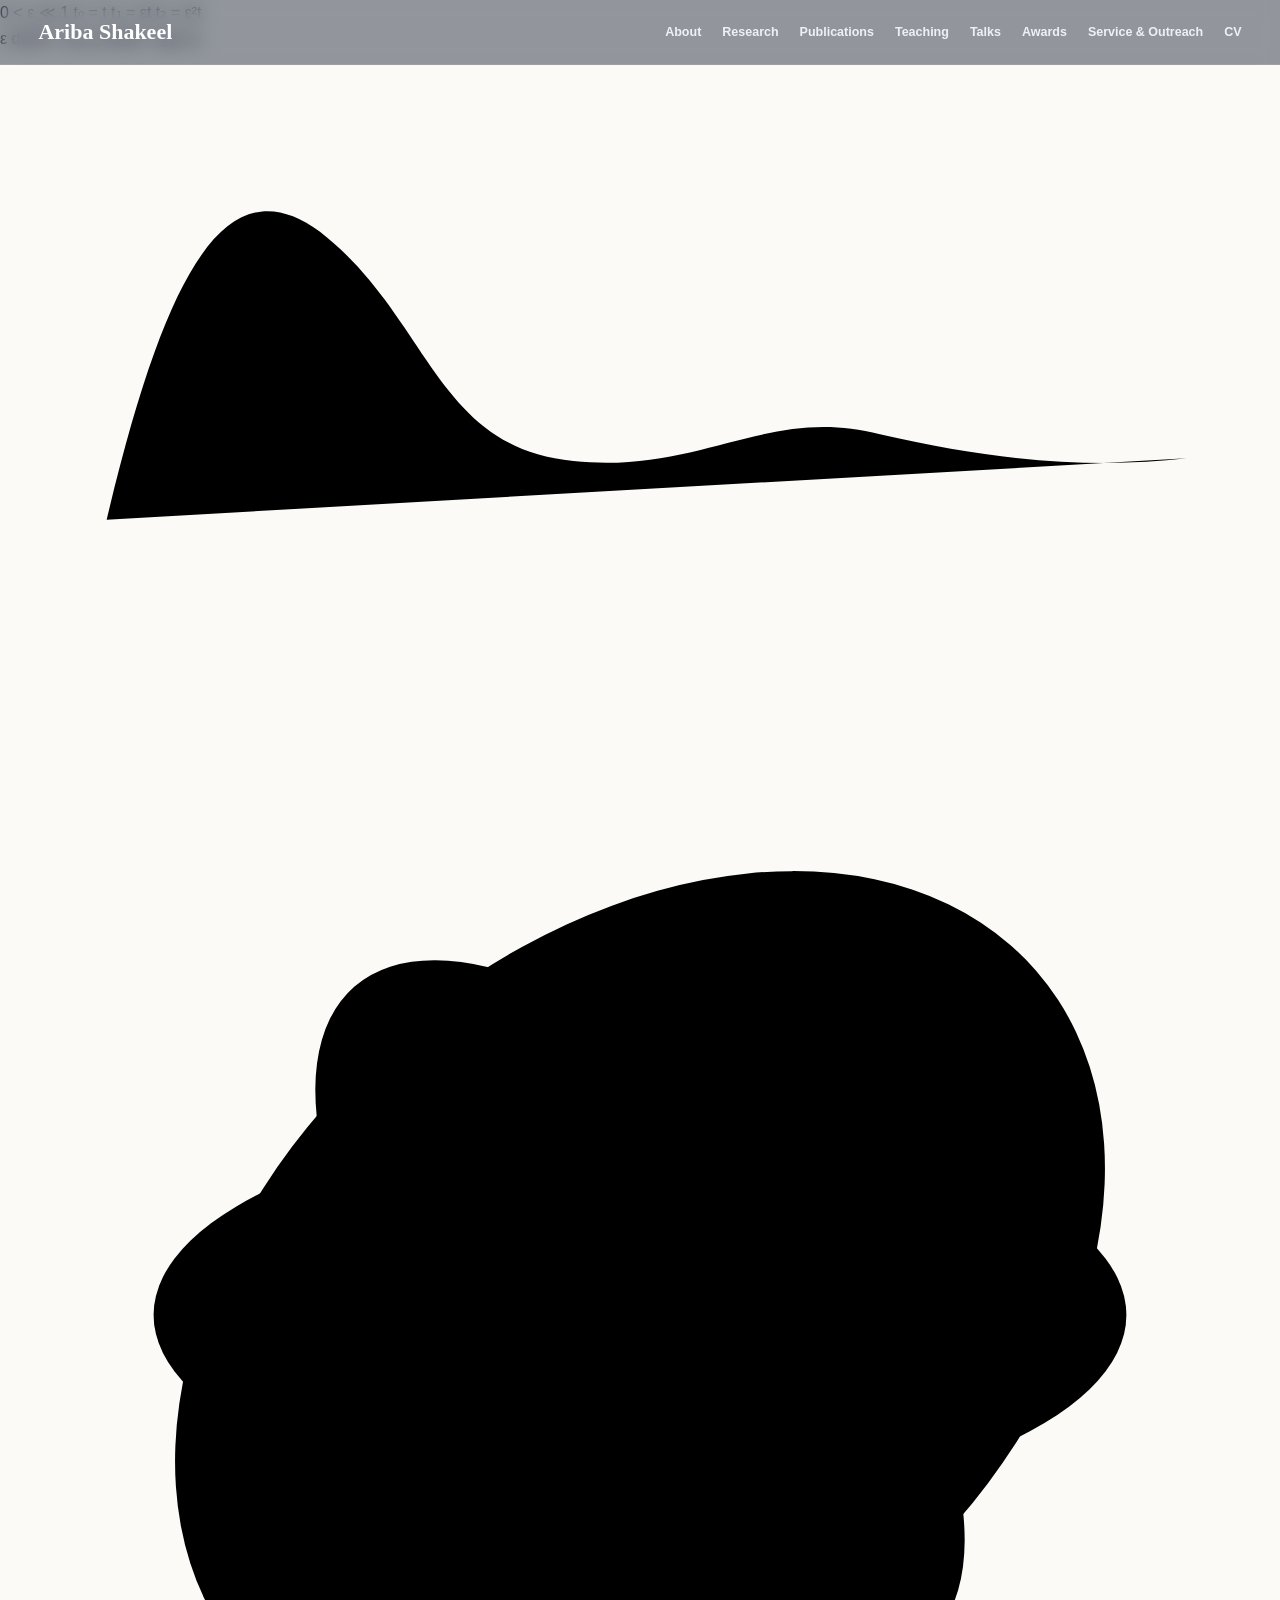
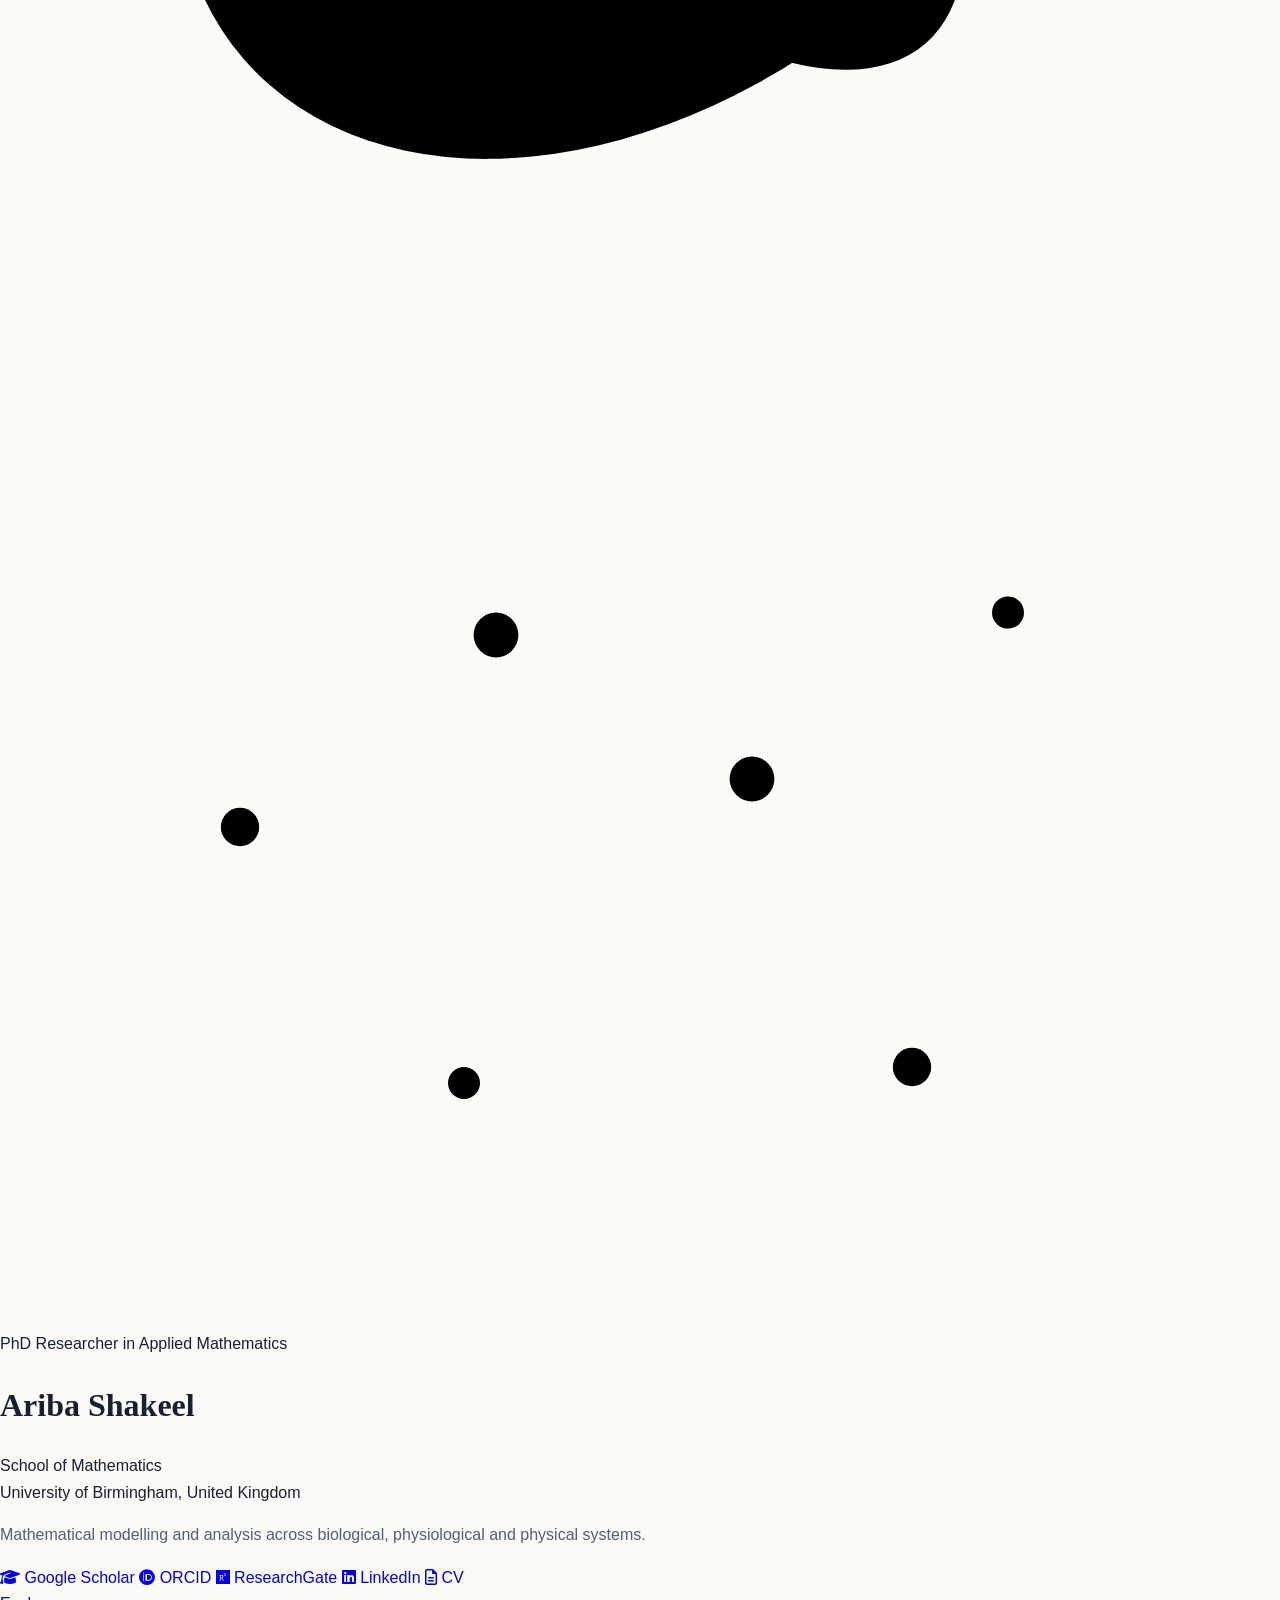
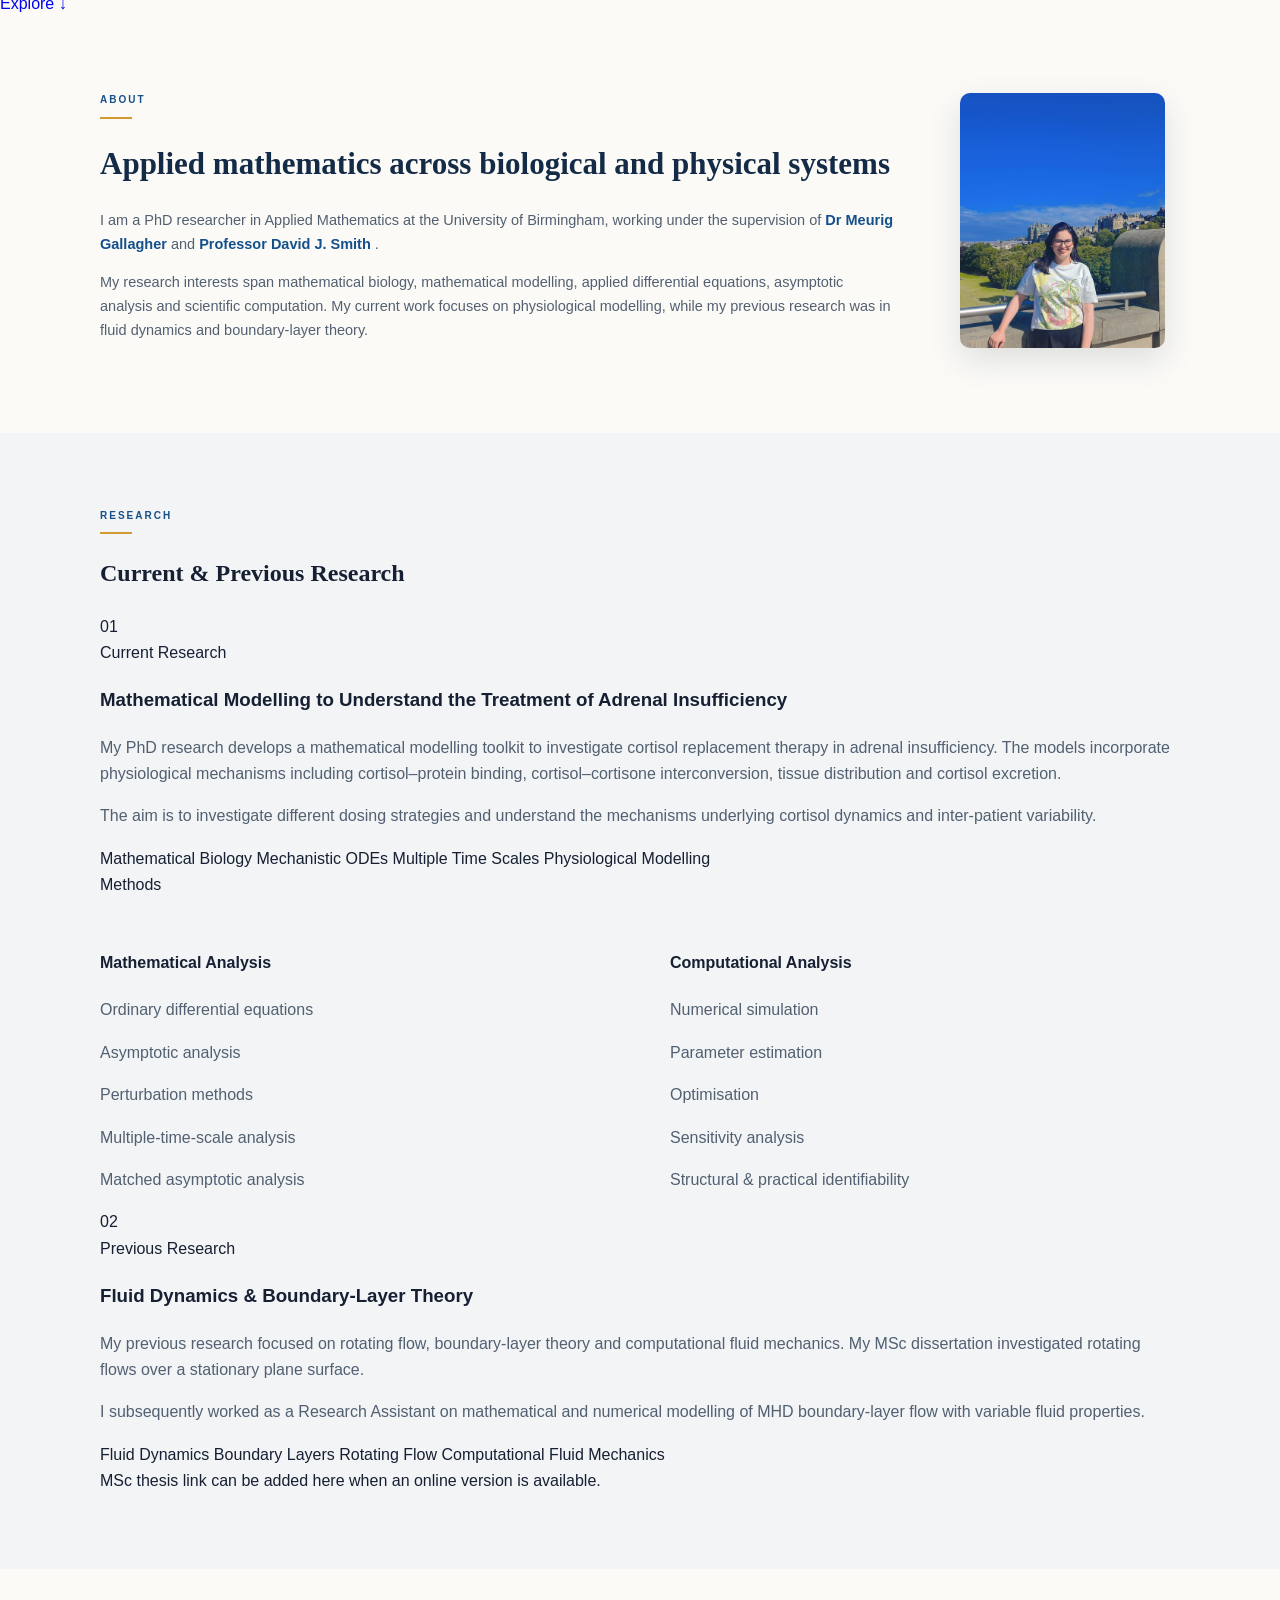
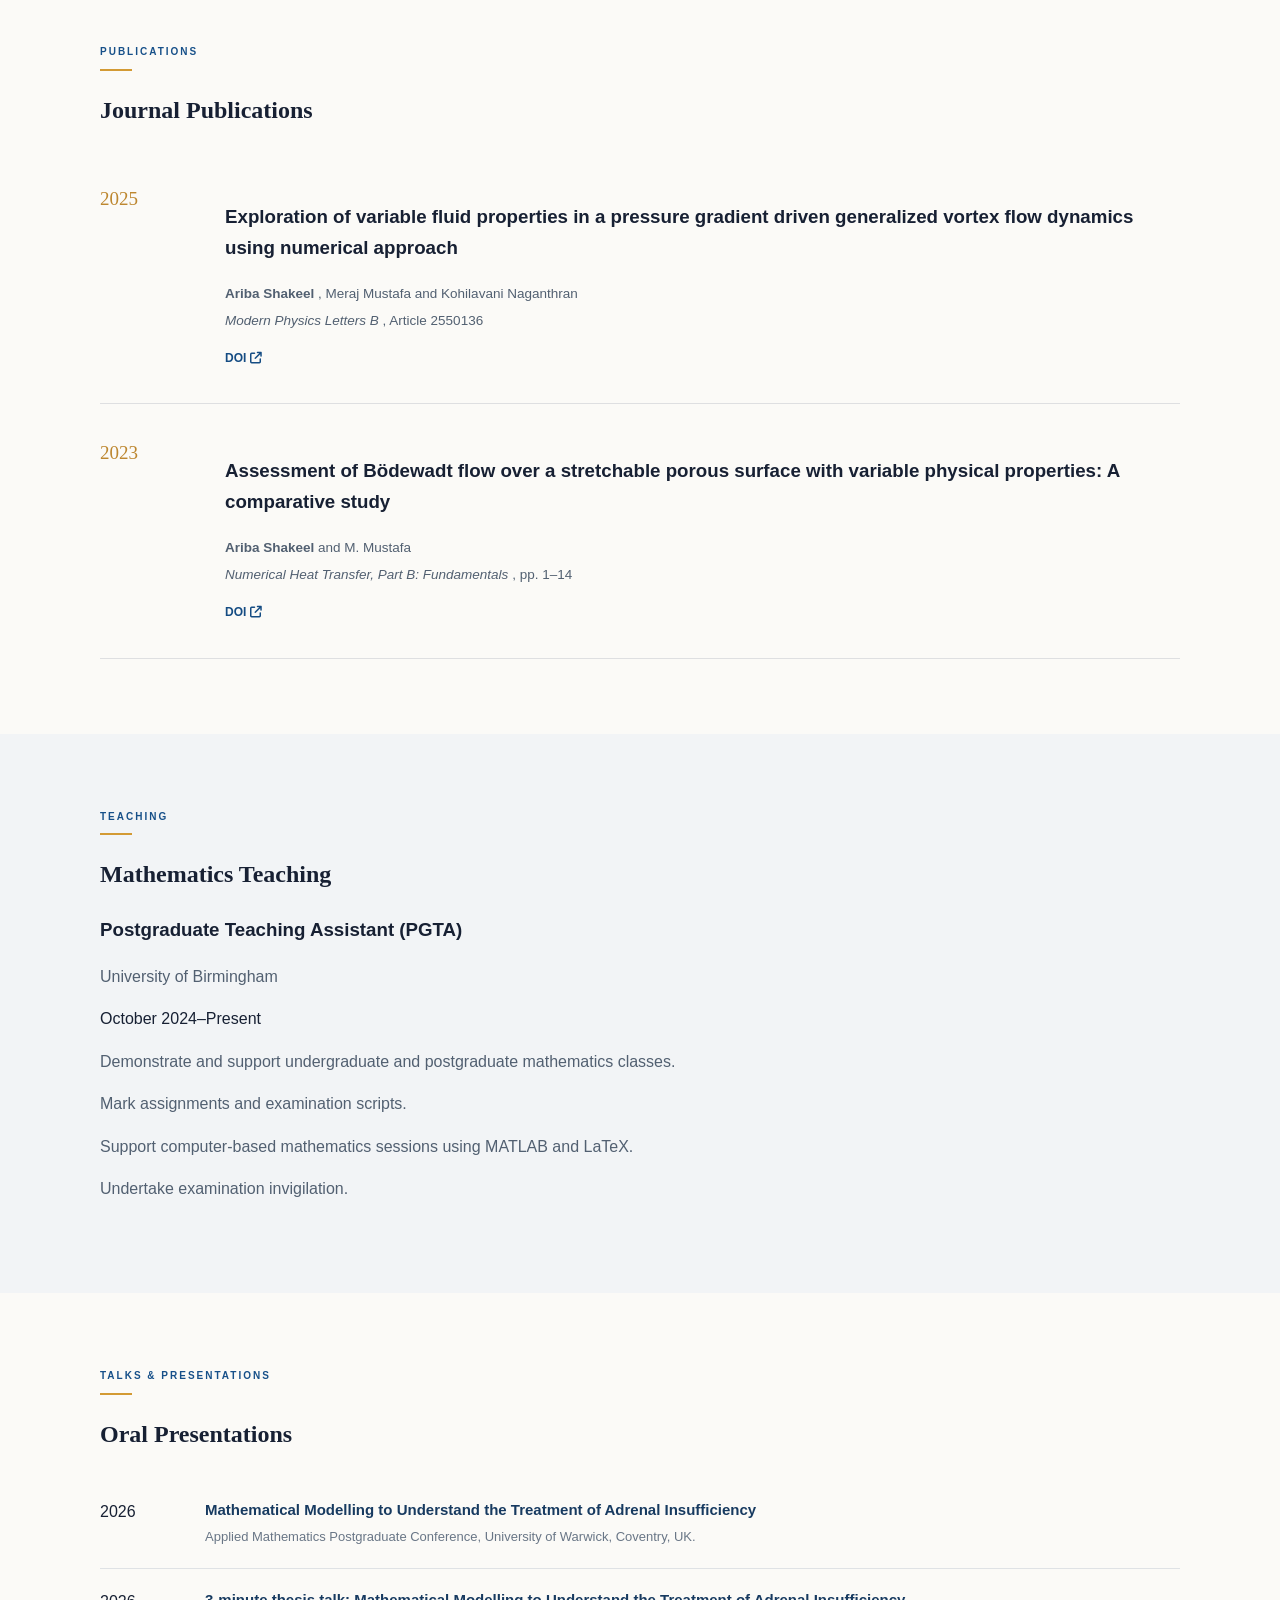
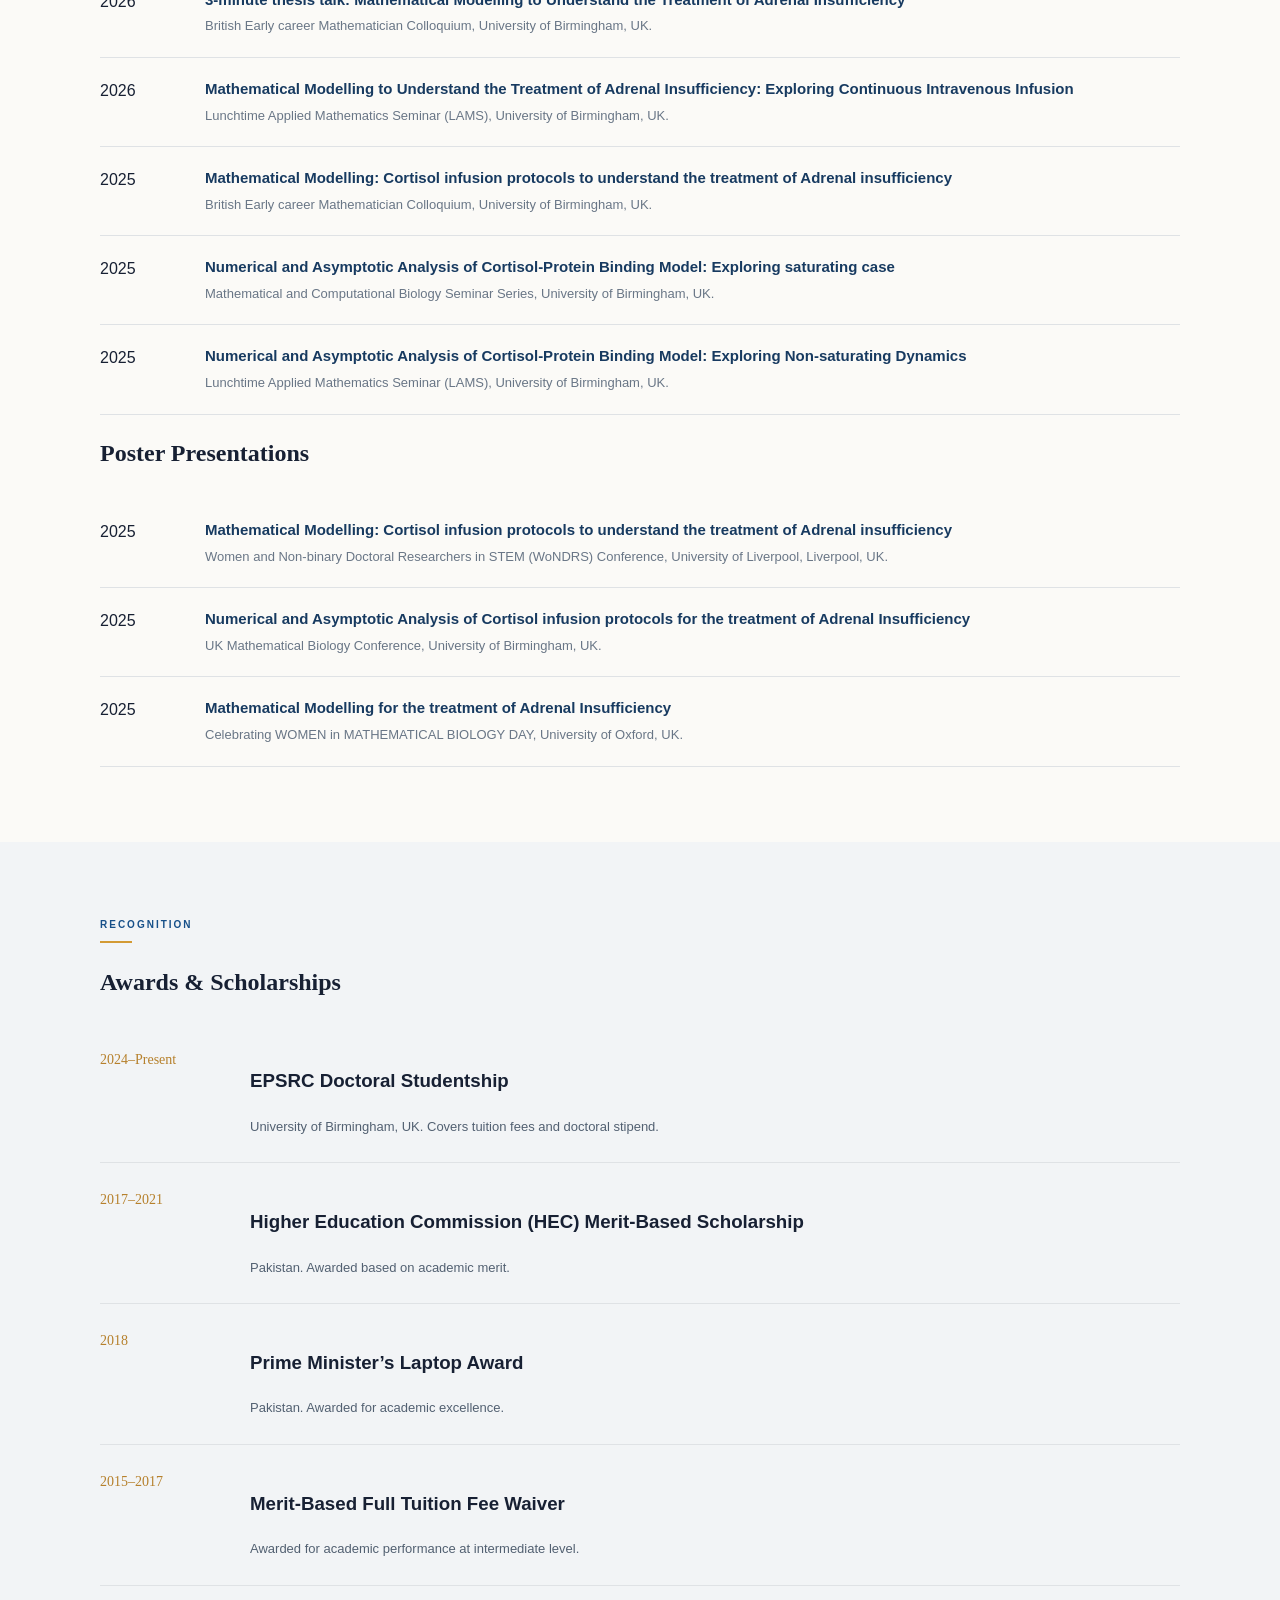
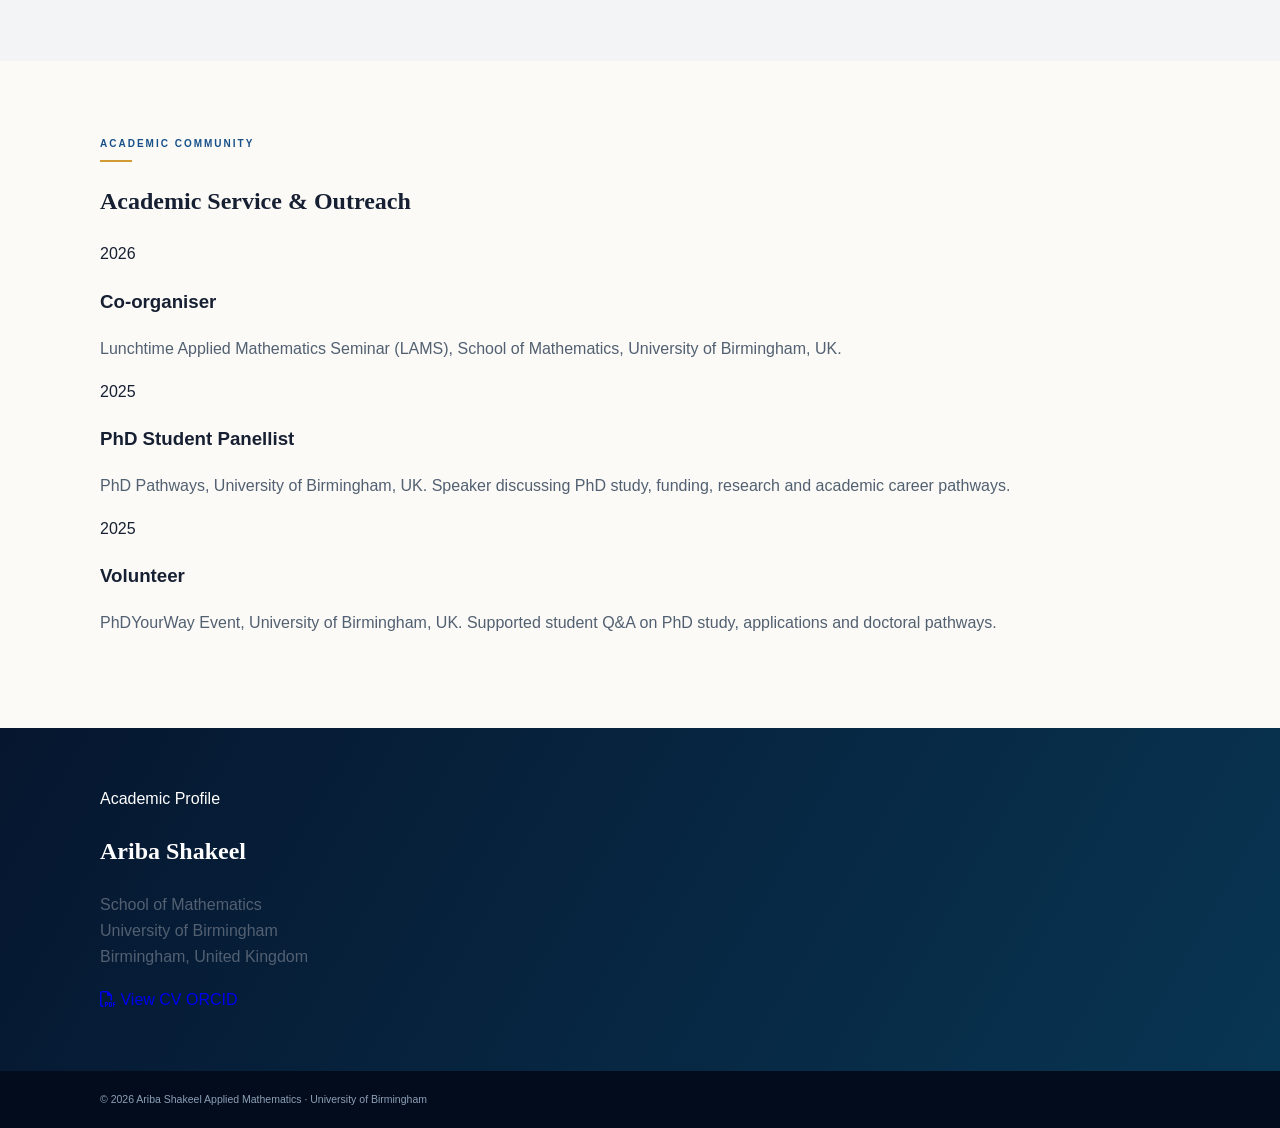
==== commit e791a749: "Update index.html" ====
--- a/index.html
+++ b/index.html
@@ -2,53 +2,66 @@
 <html lang="en">
 
 <head>
+
     <meta charset="UTF-8">
 
     <meta name="viewport"
           content="width=device-width, initial-scale=1.0">
 
     <meta name="description"
-          content="Ariba Shakeel is a PhD researcher in Applied Mathematics at the University of Birmingham, working in mathematical biology, mathematical modelling and applied differential equations.">
+          content="Ariba Shakeel is a PhD researcher in Applied Mathematics at the University of Birmingham. Her research spans mathematical biology, physiological modelling, asymptotic analysis and fluid dynamics.">
 
     <meta name="author"
           content="Ariba Shakeel">
 
-    <title>Ariba Shakeel | Applied Mathematics</title>
-
+    <title>
+        Ariba Shakeel | Applied Mathematics
+    </title>
+
+    <!-- Font Awesome -->
     <link rel="stylesheet"
           href="https://cdnjs.cloudflare.com/ajax/libs/font-awesome/6.5.2/css/all.min.css">
 
+    <!-- Main stylesheet -->
     <link rel="stylesheet"
           href="style.css">
+
 </head>
 
 
-<body class="home-page">
+<body>
+
+
+<!-- =========================================================
+     NAVIGATION
+========================================================= -->
 
 <nav class="navbar">
 
     <div class="nav-container">
 
-        <a href="index.html"
+        <a href="#home"
            class="brand">
             Ariba Shakeel
         </a>
 
         <div class="nav-links">
 
-            <a href="research.html">Research</a>
-
-            <a href="publications.html">Publications</a>
-
-            <a href="teaching.html">Teaching</a>
-
-            <a href="talks.html">Talks</a>
-
-            <a href="awards.html">Awards</a>
-
-            <a href="service.html">Service &amp; Outreach</a>
-
-            <a href="#profile">CV</a>
+            <a href="#about">About</a>
+
+            <a href="#research">Research</a>
+
+            <a href="#publications">Publications</a>
+
+            <a href="#teaching">Teaching</a>
+
+            <a href="#talks">Talks</a>
+
+            <a href="#awards">Awards</a>
+
+            <a href="#service">Service &amp; Outreach</a>
+
+            <a href="#cv">CV</a>
 
         </div>
 
@@ -57,168 +70,376 @@
 </nav>
 
 
-<main class="home-hero">
-
-    <!-- General mathematics decoration -->
-
-    <div class="math-decoration math-left">
-
-        <span>∂u/∂t</span>
-
-        <span>ε ≪ 1</span>
-
-        <span>∫ f(x) dx</span>
+
+<!-- =========================================================
+     HERO
+========================================================= -->
+
+<header class="hero"
+        id="home">
+
+
+    <!-- MATHEMATICAL BACKGROUND -->
+
+    <div class="math-background">
+
+
+        <!-- ASYMPTOTICS -->
+
+        <div class="math-text asymptotic-text">
+
+            <span>
+                0 &lt; ε ≪ 1
+            </span>
+
+            <span>
+                t₀ = t
+            </span>
+
+            <span>
+                t₁ = εt
+            </span>
+
+            <span>
+                t₂ = ε²t
+            </span>
+
+        </div>
+
+
+        <!-- DIFFERENTIAL EQUATIONS -->
+
+        <div class="math-text equation-text">
+
+            <span>
+                ε du/dt = f(u,v)
+            </span>
+
+            <span>
+                dv/dt = g(u,v)
+            </span>
+
+        </div>
+
+
+
+        <!-- BOUNDARY LAYER / ASYMPTOTIC CURVE -->
+
+        <svg class="hero-curve"
+             viewBox="0 0 480 230"
+             xmlns="http://www.w3.org/2000/svg">
+
+            <line x1="35"
+                  y1="190"
+                  x2="450"
+                  y2="190"
+                  class="soft-line"/>
+
+            <line x1="35"
+                  y1="190"
+                  x2="35"
+                  y2="30"
+                  class="soft-line"/>
+
+            <line x1="105"
+                  y1="40"
+                  x2="105"
+                  y2="190"
+                  class="dash-line"/>
+
+            <line x1="215"
+                  y1="40"
+                  x2="215"
+                  y2="190"
+                  class="dash-line"/>
+
+            <line x1="325"
+                  y1="40"
+                  x2="325"
+                  y2="190"
+                  class="dash-line"/>
+
+            <path
+                d="
+                M40 175
+                C63 78,86 42,120 67
+                C161 99,163 148,215 153
+                C263 158,288 132,330 143
+                C373 153,410 156,445 152
+                "
+                class="soft-curve"/>
+
+        </svg>
+
+
+
+        <!-- ABSTRACT PHASE TRAJECTORIES -->
+
+        <svg class="phase-graphic"
+             viewBox="0 0 500 500"
+             xmlns="http://www.w3.org/2000/svg">
+
+            <ellipse cx="250"
+                     cy="250"
+                     rx="190"
+                     ry="76"
+                     class="orbit"/>
+
+            <ellipse cx="250"
+                     cy="250"
+                     rx="145"
+                     ry="205"
+                     transform="rotate(49 250 250)"
+                     class="orbit"/>
+
+            <ellipse cx="250"
+                     cy="250"
+                     rx="80"
+                     ry="170"
+                     transform="rotate(-41 250 250)"
+                     class="orbit"/>
+
+        </svg>
+
+
+
+        <!-- MATHEMATICAL BIOLOGY NETWORK -->
+
+        <svg class="network-graphic"
+             viewBox="0 0 400 300"
+             xmlns="http://www.w3.org/2000/svg">
+
+            <line x1="75"
+                  y1="145"
+                  x2="155"
+                  y2="85"
+                  class="network-line"/>
+
+            <line x1="155"
+                  y1="85"
+                  x2="235"
+                  y2="130"
+                  class="network-line"/>
+
+            <line x1="235"
+                  y1="130"
+                  x2="315"
+                  y2="78"
+                  class="network-line"/>
+
+            <line x1="235"
+                  y1="130"
+                  x2="285"
+                  y2="220"
+                  class="network-line"/>
+
+            <line x1="155"
+                  y1="85"
+                  x2="145"
+                  y2="225"
+                  class="network-line"/>
+
+
+            <circle cx="75"
+                    cy="145"
+                    r="6"
+                    class="network-node"/>
+
+            <circle cx="155"
+                    cy="85"
+                    r="7"
+                    class="network-node"/>
+
+            <circle cx="235"
+                    cy="130"
+                    r="7"
+                    class="network-node"/>
+
+            <circle cx="315"
+                    cy="78"
+                    r="5"
+                    class="network-node"/>
+
+            <circle cx="285"
+                    cy="220"
+                    r="6"
+                    class="network-node"/>
+
+            <circle cx="145"
+                    cy="225"
+                    r="5"
+                    class="network-node"/>
+
+        </svg>
+
 
     </div>
 
 
-    <div class="math-orbit orbit-one"></div>
-    <div class="math-orbit orbit-two"></div>
-
-
-    <div class="home-content">
-
-        <div class="home-kicker">
+
+    <!-- MAIN HERO CONTENT -->
+
+    <div class="hero-content">
+
+        <div class="hero-kicker">
+
             PhD Researcher in Applied Mathematics
-        </div>
+
+        </div>
+
 
         <h1>
             Ariba Shakeel
         </h1>
 
-        <div class="home-line"></div>
-
-        <p class="home-affiliation">
+
+        <div class="gold-line"></div>
+
+
+        <div class="hero-affiliation">
 
             School of Mathematics
             <br>
 
-            University of Birmingham, United Kingdom
+            University of Birmingham,
+            United Kingdom
+
+        </div>
+
+
+        <p class="hero-description">
+
+            Mathematical modelling and analysis
+            across biological, physiological and
+            physical systems.
 
         </p>
 
-        <p class="home-description">
-
-            My research lies at the intersection of
-            applied mathematics, mathematical biology
-            and physiological modelling.
-
-        </p>
-
-
-        <div class="home-buttons">
-
-            <a href="research.html"
-               class="button primary-button">
-                Explore Research
+
+
+        <!-- PROFESSIONAL PROFILES -->
+
+        <div class="profile-links">
+
+
+            <!-- REPLACE # WITH YOUR REAL GOOGLE SCHOLAR LINK -->
+
+            <a href="#"
+               target="_blank"
+               rel="noopener noreferrer">
+
+                <i class="fa-solid fa-graduation-cap"></i>
+
+                Google Scholar
+
             </a>
 
-            <a href="publications.html"
-               class="button">
-                Publications
-            </a>
-
-        </div>
-
-
-        <div class="home-profile-links">
+
 
             <a href="https://orcid.org/0009-0005-8796-5896"
                target="_blank"
                rel="noopener noreferrer">
 
                 <i class="fa-brands fa-orcid"></i>
+
                 ORCID
 
             </a>
 
-        </div>
+
+
+            <!-- REPLACE # WITH YOUR REAL RESEARCHGATE LINK -->
+
+            <a href="#"
+               target="_blank"
+               rel="noopener noreferrer">
+
+                <i class="fa-brands fa-researchgate"></i>
+
+                ResearchGate
+
+            </a>
+
+
+
+            <!-- REPLACE # WITH YOUR REAL LINKEDIN LINK -->
+
+            <a href="#"
+               target="_blank"
+               rel="noopener noreferrer">
+
+                <i class="fa-brands fa-linkedin"></i>
+
+                LinkedIn
+
+            </a>
+
+
+
+            <a href="#cv">
+
+                <i class="fa-regular fa-file-lines"></i>
+
+                CV
+
+            </a>
+
+
+        </div>
+
 
     </div>
 
 
-    <div class="home-scroll">
-
-        Explore
-
-        <span>↓</span>
-
-    </div>
-
-</main>
-
-
-<section class="intro-strip">
+    <a href="#about"
+       class="scroll-down">
+
+        <span>
+            Explore
+        </span>
+
+        ↓
+
+    </a>
+
+
+</header>
+
+
+
+<!-- =========================================================
+     ABOUT
+========================================================= -->
+
+<section class="section"
+         id="about">
 
     <div class="container">
 
-        <div class="intro-grid">
-
-            <div>
-
-                <span class="mini-label">
-                    Current
-                </span>
-
-                <strong>
-                    Mathematical Biology &amp;
-                    Physiological Modelling
-                </strong>
-
-            </div>
-
-            <div>
-
-                <span class="mini-label">
-                    Methods
-                </span>
-
-                <strong>
-                    Modelling · Asymptotics · Computation
-                </strong>
-
-            </div>
-
-            <div>
-
-                <span class="mini-label">
-                    Previous
-                </span>
-
-                <strong>
-                    Fluid Dynamics &amp; Boundary-Layer Theory
-                </strong>
-
-            </div>
-
-        </div>
-
-    </div>
-
-</section>
-
-
-<section class="section home-about">
-
-    <div class="container">
 
         <div class="about-layout">
 
-            <div>
+
+            <div class="about-content">
 
                 <div class="eyebrow">
                     About
                 </div>
 
+
                 <h2>
+
                     Applied mathematics across
                     biological and physical systems
+
                 </h2>
 
+
                 <p>
 
                     I am a PhD researcher in Applied Mathematics
-                    at the University of Birmingham, supervised by
+                    at the University of Birmingham, working under
+                    the supervision of
 
                     <a href="https://www.birmingham.ac.uk/staff/profiles/maths/gallagher-meurig"
                        target="_blank"
@@ -240,24 +461,23 @@
 
                 </p>
 
+
                 <p>
 
-                    My current research develops mathematical
-                    modelling approaches for understanding
-                    cortisol replacement therapy in adrenal
-                    insufficiency.
+                    My research interests span mathematical biology,
+                    mathematical modelling, applied differential
+                    equations, asymptotic analysis and scientific
+                    computation.
+
+                    My current work focuses on physiological modelling,
+                    while my previous research was in fluid dynamics
+                    and boundary-layer theory.
 
                 </p>
 
-                <a href="research.html"
-                   class="editorial-link">
-
-                    Read about my research
-                    <span>→</span>
-
-                </a>
-
-            </div>
+
+            </div>
+
 
 
             <div class="portrait-wrapper">
@@ -268,81 +488,1226 @@
 
             </div>
 
-        </div>
+
+        </div>
+
 
     </div>
 
 </section>
 
 
+
+<!-- =========================================================
+     RESEARCH
+========================================================= -->
+
+<section class="section soft-section"
+         id="research">
+
+    <div class="container">
+
+
+        <div class="eyebrow">
+            Research
+        </div>
+
+
+        <h2 class="section-title">
+
+            Current &amp; Previous Research
+
+        </h2>
+
+
+
+        <!-- CURRENT RESEARCH -->
+
+        <div class="research-feature">
+
+
+            <div class="research-index">
+
+                01
+
+            </div>
+
+
+            <div class="research-body">
+
+
+                <span class="research-status">
+
+                    Current Research
+
+                </span>
+
+
+                <h3>
+
+                    Mathematical Modelling to Understand
+                    the Treatment of Adrenal Insufficiency
+
+                </h3>
+
+
+                <p>
+
+                    My PhD research develops a mathematical
+                    modelling toolkit to investigate cortisol
+                    replacement therapy in adrenal insufficiency.
+
+                    The models incorporate physiological mechanisms
+                    including cortisol–protein binding,
+                    cortisol–cortisone interconversion,
+                    tissue distribution and cortisol excretion.
+
+                </p>
+
+
+                <p>
+
+                    The aim is to investigate different dosing
+                    strategies and understand the mechanisms
+                    underlying cortisol dynamics and
+                    inter-patient variability.
+
+                </p>
+
+
+                <div class="research-tags">
+
+                    <span>
+                        Mathematical Biology
+                    </span>
+
+                    <span>
+                        Mechanistic ODEs
+                    </span>
+
+                    <span>
+                        Multiple Time Scales
+                    </span>
+
+                    <span>
+                        Physiological Modelling
+                    </span>
+
+                </div>
+
+
+            </div>
+
+
+        </div>
+
+
+
+        <!-- METHODS -->
+
+        <div class="methods-section">
+
+
+            <div class="methods-heading">
+
+                Methods
+
+            </div>
+
+
+            <div class="methods-grid">
+
+
+                <div>
+
+                    <h4>
+                        Mathematical Analysis
+                    </h4>
+
+                    <p>
+                        Ordinary differential equations
+                    </p>
+
+                    <p>
+                        Asymptotic analysis
+                    </p>
+
+                    <p>
+                        Perturbation methods
+                    </p>
+
+                    <p>
+                        Multiple-time-scale analysis
+                    </p>
+
+                    <p>
+                        Matched asymptotic analysis
+                    </p>
+
+                </div>
+
+
+                <div>
+
+                    <h4>
+                        Computational Analysis
+                    </h4>
+
+                    <p>
+                        Numerical simulation
+                    </p>
+
+                    <p>
+                        Parameter estimation
+                    </p>
+
+                    <p>
+                        Optimisation
+                    </p>
+
+                    <p>
+                        Sensitivity analysis
+                    </p>
+
+                    <p>
+                        Structural &amp; practical identifiability
+                    </p>
+
+                </div>
+
+
+            </div>
+
+
+        </div>
+
+
+
+        <!-- PREVIOUS RESEARCH -->
+
+        <div class="research-feature previous-research">
+
+
+            <div class="research-index muted-index">
+
+                02
+
+            </div>
+
+
+            <div class="research-body">
+
+
+                <span class="research-status previous-status">
+
+                    Previous Research
+
+                </span>
+
+
+                <h3>
+
+                    Fluid Dynamics &amp;
+                    Boundary-Layer Theory
+
+                </h3>
+
+
+                <p>
+
+                    My previous research focused on rotating flow,
+                    boundary-layer theory and computational fluid
+                    mechanics.
+
+                    My MSc dissertation investigated rotating flows
+                    over a stationary plane surface.
+
+                </p>
+
+
+                <p>
+
+                    I subsequently worked as a Research Assistant
+                    on mathematical and numerical modelling of
+                    MHD boundary-layer flow with variable
+                    fluid properties.
+
+                </p>
+
+
+                <div class="research-tags">
+
+                    <span>
+                        Fluid Dynamics
+                    </span>
+
+                    <span>
+                        Boundary Layers
+                    </span>
+
+                    <span>
+                        Rotating Flow
+                    </span>
+
+                    <span>
+                        Computational Fluid Mechanics
+                    </span>
+
+                </div>
+
+
+                <div class="future-note">
+
+                    MSc thesis link can be added here
+                    when an online version is available.
+
+                </div>
+
+
+            </div>
+
+
+        </div>
+
+
+    </div>
+
+</section>
+
+
+
+<!-- =========================================================
+     PUBLICATIONS
+========================================================= -->
+
+<section class="section"
+         id="publications">
+
+    <div class="container">
+
+
+        <div class="eyebrow">
+            Publications
+        </div>
+
+
+        <h2 class="section-title">
+
+            Journal Publications
+
+        </h2>
+
+
+
+        <!-- 2025 -->
+
+        <article class="publication">
+
+
+            <div class="publication-year">
+
+                2025
+
+            </div>
+
+
+            <div class="publication-content">
+
+
+                <h3>
+
+                    Exploration of variable fluid properties
+                    in a pressure gradient driven generalized
+                    vortex flow dynamics using numerical approach
+
+                </h3>
+
+
+                <p>
+
+                    <strong>
+                        Ariba Shakeel
+                    </strong>,
+                    Meraj Mustafa and Kohilavani Naganthran
+
+                </p>
+
+
+                <p class="publication-journal">
+
+                    <em>
+                        Modern Physics Letters B
+                    </em>,
+                    Article 2550136
+
+                </p>
+
+
+                <a href="https://doi.org/10.1142/S0217984925501362"
+                   target="_blank"
+                   rel="noopener noreferrer"
+                   class="editorial-link">
+
+                    DOI
+                    <i class="fa-solid fa-arrow-up-right-from-square"></i>
+
+                </a>
+
+
+            </div>
+
+
+        </article>
+
+
+
+        <!-- 2023 -->
+
+        <article class="publication">
+
+
+            <div class="publication-year">
+
+                2023
+
+            </div>
+
+
+            <div class="publication-content">
+
+
+                <h3>
+
+                    Assessment of Bödewadt flow over a
+                    stretchable porous surface with variable
+                    physical properties:
+                    A comparative study
+
+                </h3>
+
+
+                <p>
+
+                    <strong>
+                        Ariba Shakeel
+                    </strong>
+                    and M. Mustafa
+
+                </p>
+
+
+                <p class="publication-journal">
+
+                    <em>
+                        Numerical Heat Transfer,
+                        Part B: Fundamentals
+                    </em>,
+                    pp. 1–14
+
+                </p>
+
+
+                <a href="https://doi.org/10.1080/10407790.2023.2274452"
+                   target="_blank"
+                   rel="noopener noreferrer"
+                   class="editorial-link">
+
+                    DOI
+                    <i class="fa-solid fa-arrow-up-right-from-square"></i>
+
+                </a>
+
+
+            </div>
+
+
+        </article>
+
+
+    </div>
+
+</section>
+
+
+
+<!-- =========================================================
+     TEACHING
+========================================================= -->
+
+<section class="section soft-section"
+         id="teaching">
+
+    <div class="container">
+
+
+        <div class="eyebrow">
+            Teaching
+        </div>
+
+
+        <h2 class="section-title">
+
+            Mathematics Teaching
+
+        </h2>
+
+
+        <div class="position-row">
+
+
+            <div>
+
+                <h3>
+
+                    Postgraduate Teaching Assistant (PGTA)
+
+                </h3>
+
+                <p>
+
+                    University of Birmingham
+
+                </p>
+
+            </div>
+
+
+            <span>
+
+                October 2024–Present
+
+            </span>
+
+
+        </div>
+
+
+        <div class="teaching-list">
+
+
+            <p>
+
+                Demonstrate and support undergraduate
+                and postgraduate mathematics classes.
+
+            </p>
+
+
+            <p>
+
+                Mark assignments and examination scripts.
+
+            </p>
+
+
+            <p>
+
+                Support computer-based mathematics sessions
+                using MATLAB and LaTeX.
+
+            </p>
+
+
+            <p>
+
+                Undertake examination invigilation.
+
+            </p>
+
+
+        </div>
+
+
+    </div>
+
+</section>
+
+
+
+<!-- =========================================================
+     TALKS & PRESENTATIONS
+========================================================= -->
+
+<section class="section"
+         id="talks">
+
+    <div class="container">
+
+
+        <div class="eyebrow">
+
+            Talks &amp; Presentations
+
+        </div>
+
+
+        <h2 class="section-title">
+
+            Oral Presentations
+
+        </h2>
+
+
+
+        <div class="presentation-list">
+
+
+            <div class="presentation">
+
+                <span>
+                    2026
+                </span>
+
+                <div>
+
+                    <h3>
+
+                        Mathematical Modelling to Understand
+                        the Treatment of Adrenal Insufficiency
+
+                    </h3>
+
+                    <p>
+
+                        Applied Mathematics Postgraduate Conference,
+                        University of Warwick,
+                        Coventry, UK.
+
+                    </p>
+
+                </div>
+
+            </div>
+
+
+
+            <div class="presentation">
+
+                <span>
+                    2026
+                </span>
+
+                <div>
+
+                    <h3>
+
+                        3-minute thesis talk:
+                        Mathematical Modelling to Understand
+                        the Treatment of Adrenal Insufficiency
+
+                    </h3>
+
+                    <p>
+
+                        British Early career Mathematician Colloquium,
+                        University of Birmingham, UK.
+
+                    </p>
+
+                </div>
+
+            </div>
+
+
+
+            <div class="presentation">
+
+                <span>
+                    2026
+                </span>
+
+                <div>
+
+                    <h3>
+
+                        Mathematical Modelling to Understand
+                        the Treatment of Adrenal Insufficiency:
+                        Exploring Continuous Intravenous Infusion
+
+                    </h3>
+
+                    <p>
+
+                        Lunchtime Applied Mathematics Seminar (LAMS),
+                        University of Birmingham, UK.
+
+                    </p>
+
+                </div>
+
+            </div>
+
+
+
+            <div class="presentation">
+
+                <span>
+                    2025
+                </span>
+
+                <div>
+
+                    <h3>
+
+                        Mathematical Modelling:
+                        Cortisol infusion protocols to understand
+                        the treatment of Adrenal insufficiency
+
+                    </h3>
+
+                    <p>
+
+                        British Early career Mathematician Colloquium,
+                        University of Birmingham, UK.
+
+                    </p>
+
+                </div>
+
+            </div>
+
+
+
+            <div class="presentation">
+
+                <span>
+                    2025
+                </span>
+
+                <div>
+
+                    <h3>
+
+                        Numerical and Asymptotic Analysis of
+                        Cortisol-Protein Binding Model:
+                        Exploring saturating case
+
+                    </h3>
+
+                    <p>
+
+                        Mathematical and Computational Biology
+                        Seminar Series,
+                        University of Birmingham, UK.
+
+                    </p>
+
+                </div>
+
+            </div>
+
+
+
+            <div class="presentation">
+
+                <span>
+                    2025
+                </span>
+
+                <div>
+
+                    <h3>
+
+                        Numerical and Asymptotic Analysis of
+                        Cortisol-Protein Binding Model:
+                        Exploring Non-saturating Dynamics
+
+                    </h3>
+
+                    <p>
+
+                        Lunchtime Applied Mathematics Seminar (LAMS),
+                        University of Birmingham, UK.
+
+                    </p>
+
+                </div>
+
+            </div>
+
+
+        </div>
+
+
+
+        <!-- POSTERS -->
+
+        <h2 class="subsection-title">
+
+            Poster Presentations
+
+        </h2>
+
+
+        <div class="presentation-list">
+
+
+            <div class="presentation">
+
+                <span>
+                    2025
+                </span>
+
+                <div>
+
+                    <h3>
+
+                        Mathematical Modelling:
+                        Cortisol infusion protocols to understand
+                        the treatment of Adrenal insufficiency
+
+                    </h3>
+
+                    <p>
+
+                        Women and Non-binary Doctoral Researchers
+                        in STEM (WoNDRS) Conference,
+                        University of Liverpool,
+                        Liverpool, UK.
+
+                    </p>
+
+                </div>
+
+            </div>
+
+
+
+            <div class="presentation">
+
+                <span>
+                    2025
+                </span>
+
+                <div>
+
+                    <h3>
+
+                        Numerical and Asymptotic Analysis
+                        of Cortisol infusion protocols for
+                        the treatment of Adrenal Insufficiency
+
+                    </h3>
+
+                    <p>
+
+                        UK Mathematical Biology Conference,
+                        University of Birmingham, UK.
+
+                    </p>
+
+                </div>
+
+            </div>
+
+
+
+            <div class="presentation">
+
+                <span>
+                    2025
+                </span>
+
+                <div>
+
+                    <h3>
+
+                        Mathematical Modelling for the
+                        treatment of Adrenal Insufficiency
+
+                    </h3>
+
+                    <p>
+
+                        Celebrating WOMEN in MATHEMATICAL BIOLOGY DAY,
+                        University of Oxford, UK.
+
+                    </p>
+
+                </div>
+
+            </div>
+
+
+        </div>
+
+
+    </div>
+
+</section>
+
+
+
+<!-- =========================================================
+     AWARDS
+========================================================= -->
+
+<section class="section soft-section"
+         id="awards">
+
+    <div class="container">
+
+
+        <div class="eyebrow">
+
+            Recognition
+
+        </div>
+
+
+        <h2 class="section-title">
+
+            Awards &amp; Scholarships
+
+        </h2>
+
+
+
+        <div class="award-list">
+
+
+            <div class="award">
+
+                <span>
+                    2024–Present
+                </span>
+
+                <div>
+
+                    <h3>
+                        EPSRC Doctoral Studentship
+                    </h3>
+
+                    <p>
+
+                        University of Birmingham, UK.
+                        Covers tuition fees and doctoral stipend.
+
+                    </p>
+
+                </div>
+
+            </div>
+
+
+
+            <div class="award">
+
+                <span>
+                    2017–2021
+                </span>
+
+                <div>
+
+                    <h3>
+
+                        Higher Education Commission (HEC)
+                        Merit-Based Scholarship
+
+                    </h3>
+
+                    <p>
+
+                        Pakistan.
+                        Awarded based on academic merit.
+
+                    </p>
+
+                </div>
+
+            </div>
+
+
+
+            <div class="award">
+
+                <span>
+                    2018
+                </span>
+
+                <div>
+
+                    <h3>
+
+                        Prime Minister’s Laptop Award
+
+                    </h3>
+
+                    <p>
+
+                        Pakistan.
+                        Awarded for academic excellence.
+
+                    </p>
+
+                </div>
+
+            </div>
+
+
+
+            <div class="award">
+
+                <span>
+                    2015–2017
+                </span>
+
+                <div>
+
+                    <h3>
+
+                        Merit-Based Full Tuition Fee Waiver
+
+                    </h3>
+
+                    <p>
+
+                        Awarded for academic performance
+                        at intermediate level.
+
+                    </p>
+
+                </div>
+
+            </div>
+
+
+        </div>
+
+
+    </div>
+
+</section>
+
+
+
+<!-- =========================================================
+     SERVICE
+========================================================= -->
+
+<section class="section"
+         id="service">
+
+    <div class="container">
+
+
+        <div class="eyebrow">
+
+            Academic Community
+
+        </div>
+
+
+        <h2 class="section-title">
+
+            Academic Service &amp; Outreach
+
+        </h2>
+
+
+
+        <div class="service-grid">
+
+
+            <article>
+
+                <span>
+                    2026
+                </span>
+
+                <h3>
+
+                    Co-organiser
+
+                </h3>
+
+                <p>
+
+                    Lunchtime Applied Mathematics Seminar (LAMS),
+                    School of Mathematics,
+                    University of Birmingham, UK.
+
+                </p>
+
+            </article>
+
+
+
+            <article>
+
+                <span>
+                    2025
+                </span>
+
+                <h3>
+
+                    PhD Student Panellist
+
+                </h3>
+
+                <p>
+
+                    PhD Pathways,
+                    University of Birmingham, UK.
+
+                    Speaker discussing PhD study,
+                    funding, research and academic
+                    career pathways.
+
+                </p>
+
+            </article>
+
+
+
+            <article>
+
+                <span>
+                    2025
+                </span>
+
+                <h3>
+
+                    Volunteer
+
+                </h3>
+
+                <p>
+
+                    PhDYourWay Event,
+                    University of Birmingham, UK.
+
+                    Supported student Q&amp;A
+                    on PhD study, applications
+                    and doctoral pathways.
+
+                </p>
+
+            </article>
+
+
+        </div>
+
+
+    </div>
+
+</section>
+
+
+
+<!-- =========================================================
+     CV / PROFILE
+========================================================= -->
+
 <section class="profile-section"
-         id="profile">
+         id="cv">
 
     <div class="container">
 
-        <div class="profile-box">
+
+        <div class="profile-layout">
+
 
             <div>
 
-                <span class="profile-small">
-                    Academic profile
-                </span>
+                <span class="profile-label">
+
+                    Academic Profile
+
+                </span>
+
 
                 <h2>
+
                     Ariba Shakeel
+
                 </h2>
 
+
                 <p>
+
                     School of Mathematics
+
                     <br>
+
                     University of Birmingham
+
+                    <br>
+
+                    Birmingham, United Kingdom
+
                 </p>
 
             </div>
 
-            <div class="profile-buttons">
-
-                <!-- Connect your CV here after uploading it -->
-
-                <a href="#"
-                   class="button primary-button">
-
-                    Download CV
+
+
+            <div class="profile-actions">
+
+
+                <!--
+                Upload your CV PDF to GitHub and
+                change the filename here if needed
+                -->
+
+                <a href="Ariba_CV_tex.pdf"
+                   target="_blank"
+                   class="profile-button primary-profile-button">
+
+                    <i class="fa-regular fa-file-pdf"></i>
+
+                    View CV
 
                 </a>
+
 
                 <a href="https://orcid.org/0009-0005-8796-5896"
                    target="_blank"
-                   class="button">
+                   class="profile-button">
 
                     ORCID
 
                 </a>
 
-            </div>
-
-        </div>
+
+            </div>
+
+
+        </div>
+
 
     </div>
 
 </section>
 
 
+
+<!-- =========================================================
+     FOOTER
+========================================================= -->
+
 <footer>
 
-    <div class="container footer-content">
+    <div class="container footer-layout">
 
         <span>
+
             © 2026 Ariba Shakeel
+
         </span>
 
         <span>
-            Applied Mathematics · University of Birmingham
+
+            Applied Mathematics ·
+            University of Birmingham
+
         </span>
 
     </div>
 
 </footer>
 
+
 </body>
+
 </html>
--- a/style.css
+++ b/style.css
@@ -1,6 +1,6 @@
-/* ==========================================================
-   ARIBA SHAKEEL — ACADEMIC WEBSITE
-========================================================== */
+/* =========================================================
+   GENERAL
+========================================================= */
 
 * {
     box-sizing: border-box;
@@ -12,15 +12,16 @@
 
 body {
     margin: 0;
-    background: #fbfaf7;
-    color: #172033;
 
     font-family:
-        Inter,
         "Segoe UI",
         Arial,
         sans-serif;
 
+    color: #172033;
+
+    background: #fbfaf7;
+
     line-height: 1.65;
 }
 
@@ -29,693 +30,760 @@
 }
 
 .container {
-    width: min(1100px, 90%);
+    width: min(1080px, 90%);
     margin: auto;
 }
 
-
-/* ==========================================================
-   NAVIGATION
-========================================================== */
-
-.navbar {
-    position: absolute;
-    top: 0;
-    left: 0;
-
-    width: 100%;
-
-    z-index: 100;
-
-    background:
-        rgba(3, 14, 35, 0.66);
-
-    border-bottom:
-        1px solid rgba(255,255,255,0.09);
-
-    backdrop-filter: blur(10px);
-}
-
-.nav-container {
-    width: min(1280px, 94%);
-    min-height: 62px;
-
-    margin: auto;
-
-    display: flex;
-    align-items: center;
-    justify-content: space-between;
-}
-
-.brand {
-    color: #ffffff;
-
+.section {
+    padding: 75px 0;
+}
+
+.soft-section {
+    background: #f2f4f6;
+}
+
+h1,
+h2 {
     font-family:
         Georgia,
         "Times New Roman",
         serif;
-
-    font-size: 22px;
-
-    font-weight: 600;
-}
-
-.nav-links {
+}
+
+p {
+    color: #526071;
+}
+
+
+/* =========================================================
+   NAVIGATION
+========================================================= */
+
+.navbar {
+    position: absolute;
+
+    top: 0;
+    left: 0;
+
+    width: 100%;
+
+    z-index: 100;
+
+    border-bottom:
+        1px solid rgba(255,255,255,.10);
+
+    background:
+        rgba(2,12,31,.42);
+
+    backdrop-filter: blur(10px);
+}
+
+.nav-container {
+    width: min(1260px, 94%);
+
+    min-height: 64px;
+
+    margin: auto;
+
     display: flex;
-    gap: 21px;
-}
-
-.nav-links a {
-    color: #e8edf6;
-
-    font-size: 12.5px;
-
-    font-weight: 600;
-
-    transition: .2s;
-}
-
-.nav-links a:hover {
-    color: #e8b347;
-}
-
-
-/* ==========================================================
-   HERO
-========================================================== */
-
-.hero {
-    min-height: 595px;
-
-    position: relative;
-
-    overflow: hidden;
-
+
+    align-items: center;
+
+    justify-content: space-between;
+}
+
+.brand {
     color: white;
 
-    background:
-        radial-gradient(
-            circle at 18% 40%,
-            rgba(70, 90, 210, .28),
-            transparent 24%
-        ),
-
-        radial-gradient(
-            circle at 82% 41%,
-            rgba(0, 158, 196, .15),
-            transparent 28%
-        ),
-
-        radial-gradient(
-            circle at 52% 30%,
-            rgba(49, 77, 152, .16),
-            transparent 35%
-        ),
-
-        linear-gradient(
-            120deg,
-            #020919 0%,
-            #07173a 48%,
-            #02172d 100%
-        );
-}
-
-
-/* subtle stars */
-
-.hero-stars {
-    position: absolute;
-    inset: 0;
-
-    opacity: .32;
-
-    background-image:
-        radial-gradient(
-            rgba(255,255,255,.6) 1px,
-            transparent 1px
-        );
-
-    background-size:
-        52px 52px;
-}
-
-
-/* subtle grid */
-
-.hero::after {
-    content: "";
-
-    position: absolute;
-    inset: 0;
-
-    background-image:
-        linear-gradient(
-            rgba(255,255,255,.018) 1px,
-            transparent 1px
-        ),
-
-        linear-gradient(
-            90deg,
-            rgba(255,255,255,.018) 1px,
-            transparent 1px
-        );
-
-    background-size:
-        54px 54px;
-}
-
-
-/* hero columns */
-
-.hero-grid {
-    width: min(1280px, 94%);
-
-    min-height: 595px;
-
-    margin: auto;
-
-    padding-top: 65px;
-
-    display: grid;
-
-    grid-template-columns:
-        .78fr
-        1.35fr
-        .95fr;
-
-    gap: 42px;
-
-    align-items: center;
-
-    position: relative;
-    z-index: 2;
-}
-
-
-/* ==========================================================
-   SCIENTIFIC VISUALS
-========================================================== */
-
-.hero-science {
-    color: #dce7f7;
-}
-
-.visual-label {
-    color: #7dd0ed;
-
-    text-transform: uppercase;
-
-    letter-spacing: 1.3px;
-
-    font-size: 10.5px;
-
-    font-weight: 700;
-
-    margin-bottom: 12px;
-}
-
-
-/* math */
-
-.math-expression {
     font-family:
         Georgia,
         serif;
 
-    font-size: 19px;
-
-    line-height: 1.6;
-
-    color: #d9e4f5;
-}
-
-.small-equation {
+    font-size: 22px;
+
+    font-weight: 600;
+}
+
+.nav-links,
+.internal-links {
+    display: flex;
+
+    gap: 21px;
+
+    align-items: center;
+}
+
+.nav-links a {
+    color: #ecf1f8;
+
+    font-size: 12.5px;
+
+    font-weight: 600;
+}
+
+.nav-links a:hover {
+    color: #e2ae44;
+}
+
+
+/* internal navigation */
+
+.internal-nav {
+    background: #ffffff;
+
+    border-bottom:
+        1px solid #e2e5e8;
+}
+
+.dark-brand {
+    color: #142b48;
+}
+
+.internal-links a {
+    color: #4d5969;
+
+    font-size: 12px;
+
+    font-weight: 600;
+
+    padding: 22px 0;
+
+    border-bottom:
+        2px solid transparent;
+}
+
+.internal-links a:hover,
+.internal-links a.active {
+    color: #164b82;
+
+    border-bottom-color: #d9a037;
+}
+
+
+/* =========================================================
+   HOME HERO
+========================================================= */
+
+.home-hero {
+    min-height: 78vh;
+
+    position: relative;
+
+    overflow: hidden;
+
+    display: flex;
+
+    align-items: center;
+
+    justify-content: center;
+
+    text-align: center;
+
+    color: white;
+
+    background:
+        radial-gradient(
+            circle at 22% 40%,
+            rgba(68,84,188,.28),
+            transparent 25%
+        ),
+
+        radial-gradient(
+            circle at 80% 25%,
+            rgba(29,124,171,.12),
+            transparent 24%
+        ),
+
+        linear-gradient(
+            125deg,
+            #020918,
+            #071937 52%,
+            #03152a
+        );
+}
+
+
+/* General mathematical background
+   rather than cortisol-specific model */
+
+.home-hero::before {
+
+    content: "";
+
+    position: absolute;
+
+    inset: 0;
+
+    opacity: .22;
+
+    background-image:
+
+        linear-gradient(
+            rgba(255,255,255,.025) 1px,
+            transparent 1px
+        ),
+
+        linear-gradient(
+            90deg,
+            rgba(255,255,255,.025) 1px,
+            transparent 1px
+        );
+
+    background-size:
+        52px 52px;
+}
+
+
+.home-hero::after {
+
+    content: "";
+
+    position: absolute;
+
+    width: 500px;
+    height: 500px;
+
+    border:
+        1px solid rgba(114,173,225,.15);
+
+    border-radius: 50%;
+
+    right: -180px;
+
+    top: 40px;
+}
+
+
+.math-decoration {
+    position: absolute;
+
+    display: flex;
+
+    flex-direction: column;
+
+    gap: 18px;
+
     font-family:
         Georgia,
         serif;
 
+    color: rgba(192,218,243,.22);
+
+    font-size: 25px;
+
+    transform: rotate(-8deg);
+}
+
+.math-left {
+    left: 7%;
+    top: 31%;
+}
+
+
+.math-orbit {
+    position: absolute;
+
+    border:
+        1px solid rgba(105,175,219,.12);
+
+    border-radius: 50%;
+}
+
+.orbit-one {
+    width: 360px;
+    height: 160px;
+
+    left: 7%;
+
+    bottom: 12%;
+
+    transform: rotate(15deg);
+}
+
+.orbit-two {
+    width: 260px;
+    height: 440px;
+
+    right: 11%;
+
+    top: 13%;
+
+    transform: rotate(52deg);
+}
+
+
+.home-content {
+    max-width: 720px;
+
+    position: relative;
+
+    z-index: 5;
+
+    padding: 100px 25px 55px;
+}
+
+
+.home-kicker {
+    color: #dfab42;
+
+    font-size: 13px;
+
+    font-weight: 700;
+
+    letter-spacing: .4px;
+}
+
+
+.home-content h1 {
+    margin:
+        10px 0 0;
+
+    font-size:
+        clamp(49px, 6vw, 75px);
+
+    line-height: 1;
+
+    font-weight: 500;
+}
+
+
+.home-line {
+    width: 45px;
+
+    height: 2px;
+
+    margin:
+        22px auto;
+
+    background: #dfa538;
+}
+
+
+.home-affiliation {
+    color: #d7e2ef;
+
+    font-size: 15px;
+}
+
+
+.home-description {
+    max-width: 580px;
+
+    margin:
+        20px auto;
+
+    color: #bfcde0;
+
+    font-size: 15px;
+}
+
+
+.home-buttons {
+    display: flex;
+
+    justify-content: center;
+
+    flex-wrap: wrap;
+
+    gap: 10px;
+
+    margin-top: 28px;
+}
+
+
+.button {
+    display: inline-block;
+
+    padding: 9px 18px;
+
+    border:
+        1px solid rgba(255,255,255,.38);
+
+    border-radius: 4px;
+
+    color: white;
+
+    font-size: 12px;
+
+    font-weight: 600;
+
+    transition: .2s;
+}
+
+.button:hover {
+    transform: translateY(-2px);
+}
+
+
+.primary-button {
+    border: none;
+
+    background: #ce932a;
+}
+
+
+.home-profile-links {
+    margin-top: 22px;
+}
+
+.home-profile-links a {
+    color: #d7e5f3;
+
+    font-size: 12px;
+}
+
+.home-profile-links i {
+    margin-right: 5px;
+}
+
+
+.home-scroll {
+    position: absolute;
+
+    bottom: 20px;
+
+    left: 50%;
+
+    transform:
+        translateX(-50%);
+
+    display: flex;
+
+    flex-direction: column;
+
+    gap: 2px;
+
+    color: #8097b2;
+
+    font-size: 9px;
+
+    letter-spacing: 1px;
+
+    text-transform: uppercase;
+}
+
+
+/* =========================================================
+   HOME INTRO
+========================================================= */
+
+.intro-strip {
+    border-bottom:
+        1px solid #e6e7e8;
+
+    background: white;
+}
+
+.intro-grid {
+    display: grid;
+
+    grid-template-columns:
+        repeat(3, 1fr);
+}
+
+.intro-grid > div {
+    padding: 22px;
+
+    border-right:
+        1px solid #e6e7e8;
+}
+
+.intro-grid > div:last-child {
+    border-right: 0;
+}
+
+.mini-label {
+    display: block;
+
+    color: #af7e2e;
+
+    text-transform: uppercase;
+
+    font-size: 9px;
+
+    letter-spacing: 1.2px;
+
+    margin-bottom: 5px;
+}
+
+.intro-grid strong {
+    color: #263d57;
+
+    font-size: 12px;
+}
+
+
+.home-about {
+    background: #fbfaf7;
+}
+
+.about-layout {
+    display: grid;
+
+    grid-template-columns:
+        1fr 220px;
+
+    gap: 65px;
+
+    align-items: center;
+}
+
+.about-layout h2 {
+    font-size: 31px;
+
+    color: #142b47;
+
+    line-height: 1.25;
+}
+
+.about-layout p {
+    font-size: 14.5px;
+}
+
+.about-layout a {
+    color: #14508b;
+
+    font-weight: 600;
+}
+
+.portrait {
+    width: 205px;
+
+    height: 255px;
+
+    object-fit: cover;
+
+    object-position:
+        center 42%;
+
+    border-radius: 10px;
+
+    box-shadow:
+        0 12px 32px
+        rgba(28,43,60,.13);
+}
+
+
+.eyebrow {
+    color: #175089;
+
+    text-transform: uppercase;
+
+    font-size: 10px;
+
+    font-weight: 800;
+
+    letter-spacing: 2px;
+}
+
+.eyebrow::after {
+    content: "";
+
+    display: block;
+
+    width: 32px;
+
+    height: 2px;
+
+    margin-top: 8px;
+
+    background: #d39a34;
+}
+
+
+.editorial-link {
+    display: inline-block;
+
     margin-top: 12px;
 
-    font-size: 17px;
-
-    color: #a7c2e3;
-}
-
-.multiscale-plot {
-    width: 100%;
-
-    max-width: 270px;
-
-    margin-top: 13px;
-}
-
-.svg-label {
-    fill: #9cb0ca;
+    color: #154c83;
+
+    font-size: 12px;
+
+    font-weight: 700;
+}
+
+.editorial-link span {
+    margin-left: 5px;
+}
+
+
+/* =========================================================
+   PROFILE
+========================================================= */
+
+.profile-section {
+    padding: 58px 0;
+
+    color: white;
+
+    background:
+        linear-gradient(
+            120deg,
+            #06162f,
+            #083552
+        );
+}
+
+.profile-box {
+    display: flex;
+
+    justify-content: space-between;
+
+    align-items: center;
+
+    gap: 30px;
+}
+
+.profile-box h2 {
+    color: white;
+
+    font-size: 30px;
+
+    margin:
+        5px 0;
+}
+
+.profile-box p {
+    color: #c9d8e9;
+}
+
+.profile-small {
+    color: #cba557;
+
+    text-transform: uppercase;
+
+    letter-spacing: 1px;
+
     font-size: 10px;
 }
 
-
-/* physiology */
-
-.physiology-model {
-    max-width: 340px;
-
-    margin: auto;
-}
-
-.model-top {
+.profile-buttons {
     display: flex;
-    justify-content: center;
-}
-
-.model-middle {
-    display: flex;
-
-    align-items: center;
-
-    justify-content: center;
 
     gap: 8px;
 }
 
-.model-node {
-    min-width: 105px;
-
-    padding: 8px 10px;
-
-    border:
-        1px solid rgba(85,204,245,.65);
-
-    border-radius: 8px;
-
-    background:
-        rgba(7,31,67,.65);
-
-    text-align: center;
-
-    font-size: 11px;
-
-    color: #caebfa;
-}
-
-.model-node span {
-    display: block;
+
+/* =========================================================
+   INTERNAL PAGES
+========================================================= */
+
+.page-header {
+    padding:
+        80px 0 55px;
+
+    background: #f0f2f4;
+
+    border-bottom:
+        1px solid #e0e3e6;
+}
+
+.page-header h1 {
+    margin:
+        5px 0 10px;
+
+    color: #142c49;
+
+    font-size:
+        clamp(38px,5vw,55px);
+
+    font-weight: 500;
+}
+
+.page-header p {
+    max-width: 600px;
+}
+
+.page-number {
+    color: #c48e32;
 
     font-family:
         Georgia,
         serif;
 
-    margin-top: 2px;
-}
-
-.model-node.small {
-    min-width: 70px;
-}
-
-.model-node.central {
-    border:
-        1.5px solid #31c4ee;
-
-    background:
-        rgba(10,45,88,.8);
-}
-
-.model-arrow {
-    color: #68d4f5;
-
-    font-size: 18px;
-}
-
-.vertical-reversible {
-    color: #68d4f5;
-
-    font-size: 17px;
-
-    line-height: 22px;
-
-    text-align: center;
-}
-
-.clearance {
-    margin-top: 8px;
-
-    text-align: center;
-
-    color: #87a5c5;
-
-    font-size: 10px;
-}
-
-.clearance span {
-    color: #63d0f2;
-}
-
-
-/* time scale */
-
-.time-scale-strip {
-    margin-top: 25px;
-}
-
-.time-scale-line {
-    height: 3px;
-
-    border-radius: 4px;
-
-    background:
-        linear-gradient(
-            90deg,
-            #8760d6,
-            #2bbde3,
-            #7ccf61
-        );
-}
-
-.time-scale-labels {
-    display: flex;
-
-    justify-content: space-between;
-
-    margin-top: 6px;
-
-    color: #acc1db;
-
-    font-size: 10px;
-}
-
-
-/* ==========================================================
-   HERO MAIN
-========================================================== */
-
-.hero-kicker {
-    color: #e4ad3c;
-
-    font-size: 13px;
+    font-size: 15px;
+}
+
+
+.project-label {
+    color: #b37e2b;
+
+    font-size: 11px;
+
+    text-transform: uppercase;
+
+    letter-spacing: 1.5px;
 
     font-weight: 700;
-
-    margin-bottom: 8px;
-}
-
-.hero-main h1 {
-    margin: 0;
-
-    font-family:
-        Georgia,
-        "Times New Roman",
-        serif;
-
-    font-size:
-        clamp(44px, 4.6vw, 62px);
-
-    line-height: 1;
-
-    letter-spacing: -.8px;
-}
-
-.gold-line {
-    width: 44px;
-    height: 2px;
-
-    margin: 18px 0;
-
-    background: #dfa62d;
-}
-
-.hero-text {
-    max-width: 510px;
-
-    color: #dce4f0;
-
-    font-size: 15px;
-
-    line-height: 1.65;
-}
-
-.profile-links {
-    display: flex;
-
-    flex-wrap: wrap;
-
-    gap: 14px;
-
-    margin-top: 20px;
-}
-
-.profile-links a {
-    color: #eef4ff;
-
-    font-size: 12px;
-
-    transition: .2s;
-}
-
-.profile-links i {
-    margin-right: 4px;
-}
-
-.profile-links a:hover {
-    color: #efb845;
-}
-
-
-/* buttons */
-
-.hero-buttons {
-    display: flex;
-
-    gap: 10px;
-
-    margin-top: 23px;
-}
-
-.button {
-    display: inline-block;
-
-    padding: 9px 17px;
-
-    border:
-        1px solid rgba(255,255,255,.37);
-
-    border-radius: 5px;
-
-    color: white;
-
-    font-size: 12.5px;
-
-    font-weight: 600;
-
-    transition: .2s;
-}
-
-.button:hover {
-    transform: translateY(-2px);
-}
-
-.button-primary {
-    border: none;
-
-    background:
-        linear-gradient(
-            135deg,
-            #ce9122,
-            #eab342
-        );
-}
-
-
-/* ==========================================================
-   GENERAL SECTIONS
-========================================================== */
-
-.section {
-    padding: 75px 0;
-}
-
-.soft-section {
-    background: #f3f5f7;
-}
-
-.eyebrow {
-    color: #16477f;
-
-    text-transform: uppercase;
-
-    letter-spacing: 2px;
-
-    font-size: 11px;
-
-    font-weight: 800;
-
-    margin-bottom: 8px;
-}
-
-.eyebrow::after {
-    content: "";
-
-    display: block;
-
-    width: 35px;
-    height: 2px;
-
-    background: #d9a134;
-
-    margin-top: 8px;
-}
-
-.eyebrow.light {
-    color: #d8e7fa;
-}
-
-.section-heading,
-.section h2 {
-    font-family:
-        Georgia,
-        "Times New Roman",
-        serif;
-
-    color: #13263e;
-
-    font-size:
-        clamp(27px, 3vw, 34px);
-
-    font-weight: 500;
-
-    line-height: 1.25;
-}
-
-
-/* ==========================================================
-   ABOUT
-========================================================== */
-
-.about-layout {
-    display: grid;
-
-    grid-template-columns:
-        1fr 230px;
-
-    gap: 65px;
-
-    align-items: center;
-}
-
-.about-content {
-    max-width: 690px;
-}
-
-.about-content p {
-    color: #46566b;
-
-    font-size: 15px;
-}
-
-.about-content a {
-    color: #174d8e;
-
-    font-weight: 700;
-}
-
-.about-content a:hover {
-    text-decoration: underline;
-}
-
-.portrait-wrapper {
-    display: flex;
-    justify-content: center;
-}
-
-.portrait {
-    width: 205px;
-    height: 255px;
-
-    object-fit: cover;
-
-    object-position: center 42%;
-
-    border-radius: 12px;
-
-    box-shadow:
-        0 12px 30px
-        rgba(27,42,62,.13);
-}
-
-
-/* ==========================================================
-   CURRENT / PREVIOUS RESEARCH
-========================================================== */
-
-.research-section {
-    background: #f4f6f8;
-}
-
-.previous-section {
-    background: #fbfaf7;
-}
-
-.research-layout {
-    display: grid;
-
-    grid-template-columns:
-        100px 1fr;
-
-    gap: 35px;
-}
-
-.research-number {
-    color: #dba139;
+}
+
+.muted-label {
+    color: #8e99a5;
+}
+
+.research-title {
+    max-width: 820px;
+
+    color: #153352;
+
+    font-size: 32px;
+
+    line-height: 1.3;
+}
+
+.large-text {
+    max-width: 780px;
 
     font-family:
         Georgia,
         serif;
 
-    font-size: 47px;
-
-    line-height: 1;
-}
-
-.research-number.muted {
-    color: #a8b2bf;
-}
-
-.research-content {
-    max-width: 820px;
-}
-
-.research-content p {
-    color: #4c596a;
-}
-
-.research-tags {
-    display: flex;
-
-    flex-wrap: wrap;
-
-    gap: 8px;
-
-    margin-top: 22px;
-}
-
-.research-tags span {
-    padding: 5px 10px;
-
-    border:
-        1px solid #dce2e9;
-
-    border-radius: 30px;
-
-    background: #ffffff;
-
-    color: #35516e;
-
-    font-size: 11px;
-}
-
-.future-link {
-    margin-top: 22px;
-
-    color: #8893a0;
+    color: #334c66;
+
+    font-size: 19px;
+}
+
+
+.methods-grid {
+    display: grid;
+
+    grid-template-columns:
+        1fr 1fr;
+
+    gap: 60px;
+
+    margin-top: 30px;
+}
+
+.methods-grid h3 {
+    color: #153c65;
+}
+
+.methods-grid ul,
+.academic-list {
+    padding-left: 18px;
+}
+
+.methods-grid li,
+.academic-list li {
+    margin-bottom: 10px;
+
+    color: #526071;
+
+    font-size: 14px;
+}
+
+.future-resource {
+    margin-top: 28px;
+
+    padding:
+        15px 0;
+
+    border-top:
+        1px solid #e2e4e7;
+
+    color: #8b95a0;
 
     font-size: 12px;
 
@@ -723,335 +791,198 @@
 }
 
 
-/* ==========================================================
-   APPROACH PATHWAY
-========================================================== */
-
-.approach-section {
-    background: #ffffff;
-}
-
-.approach-path {
+/* =========================================================
+   PUBLICATIONS
+========================================================= */
+
+.publication {
     display: grid;
 
     grid-template-columns:
-        1fr 60px 1fr 60px 1fr;
-
-    align-items: center;
-
-    margin-top: 42px;
-}
-
-.approach-step {
-    text-align: center;
-}
-
-.step-number {
-    color: #9aa6b4;
+        90px 1fr;
+
+    gap: 35px;
+
+    padding:
+        33px 0;
+
+    border-bottom:
+        1px solid #dedfe1;
+}
+
+.publication-year {
+    color: #bd8730;
 
     font-family:
         Georgia,
         serif;
 
-    font-size: 13px;
-
-    margin-bottom: 13px;
-}
-
-.step-symbol {
-    width: 52px;
-    height: 52px;
-
+    font-size: 19px;
+}
+
+.publication h2 {
+    margin-top: 0;
+
+    color: #173a61;
+
+    font-size: 19px;
+
+    line-height: 1.45;
+}
+
+.publication p {
     margin:
-        0 auto 15px;
-
+        5px 0;
+
+    font-size: 13.5px;
+}
+
+.publication-meta {
+    color: #76818e;
+}
+
+
+/* =========================================================
+   TEACHING
+========================================================= */
+
+.position-header {
     display: flex;
 
-    align-items: center;
-    justify-content: center;
-
-    border:
-        1px solid #d9e0e8;
-
-    border-radius: 50%;
-
-    color: #16477f;
+    justify-content: space-between;
+
+    gap: 30px;
+
+    border-bottom:
+        1px solid #e0e2e5;
+
+    padding-bottom: 20px;
+
+    margin-bottom: 28px;
+}
+
+.position-header h2 {
+    color: #183858;
+
+    margin-bottom: 3px;
+}
+
+.position-header span {
+    color: #9a7737;
+
+    font-size: 12px;
+}
+
+
+/* =========================================================
+   TALKS / SERVICE
+========================================================= */
+
+.presentation-list {
+    margin-top: 25px;
+}
+
+.presentation {
+    display: grid;
+
+    grid-template-columns:
+        75px 1fr;
+
+    gap: 30px;
+
+    padding:
+        20px 0;
+
+    border-bottom:
+        1px solid #dfe2e5;
+}
+
+.presentation-year {
+    color: #b9822e;
 
     font-family:
         Georgia,
         serif;
-
-    font-size: 22px;
-
-    background: #f8fafc;
-}
-
-.approach-step h3 {
-    color: #17314e;
-
-    font-size: 16px;
-
-    margin-bottom: 12px;
-}
-
-.approach-step p {
-    margin: 4px 0;
-
-    color: #667386;
-
-    font-size: 12.5px;
-}
-
-.path-arrow {
-    color: #a7b0bc;
-
-    font-size: 25px;
-
-    text-align: center;
-}
-
-
-/* ==========================================================
-   PUBLICATIONS
-========================================================== */
-
-.publication {
+}
+
+.presentation h3 {
+    margin:
+        0 0 5px;
+
+    color: #173a60;
+
+    font-size: 15px;
+
+    line-height: 1.45;
+}
+
+.presentation p {
+    margin: 0;
+
+    color: #697686;
+
+    font-size: 13px;
+}
+
+
+/* =========================================================
+   AWARDS
+========================================================= */
+
+.award {
     display: grid;
 
     grid-template-columns:
-        85px 1fr;
+        120px 1fr;
 
     gap: 30px;
 
-    padding: 29px 0;
+    padding:
+        25px 0;
 
     border-bottom:
-        1px solid #e0e4e8;
-}
-
-.publication-year {
-    color: #bf8930;
+        1px solid #dfe2e5;
+}
+
+.award > span {
+    color: #b6802c;
 
     font-family:
         Georgia,
         serif;
 
-    font-size: 20px;
-}
-
-.publication-body h3 {
+    font-size: 14px;
+}
+
+.award h2 {
     margin:
-        0 0 8px;
-
-    color: #183a63;
-
-    font-family:
-        Georgia,
-        serif;
+        0 0 6px;
+
+    color: #183a5f;
 
     font-size: 18px;
-
-    line-height: 1.4;
-}
-
-.publication-authors,
-.publication-journal {
-    margin: 5px 0;
-
-    color: #5b6878;
-
-    font-size: 13.5px;
-}
-
-.text-link {
-    display: inline-block;
-
-    margin-top: 9px;
-
-    color: #174d8e;
-
-    font-size: 12px;
-
-    font-weight: 700;
-}
-
-.text-link i {
-    margin-left: 4px;
-}
-
-
-/* ==========================================================
-   TEACHING
-========================================================== */
-
-.simple-grid {
-    display: grid;
-
-    grid-template-columns:
-        .8fr 1.2fr;
-
-    gap: 60px;
-
-    margin-top: 30px;
-}
-
-.simple-grid h3 {
-    color: #183a63;
-}
-
-.meta {
-    color: #8a94a0;
-}
-
-.detail-list p {
+}
+
+.award p {
+    margin: 0;
+
+    font-size: 13px;
+}
+
+
+/* =========================================================
+   FOOTER
+========================================================= */
+
+footer {
     padding:
-        7px 0;
-
-    margin: 0;
-
-    border-bottom:
-        1px solid #e1e5e9;
-
-    color: #516074;
-
-    font-size: 13.5px;
-}
-
-
-/* ==========================================================
-   TALKS
-========================================================== */
-
-.timeline {
-    margin-top: 32px;
-}
-
-.timeline-item {
-    display: grid;
-
-    grid-template-columns:
-        80px 1fr;
-
-    gap: 25px;
-
-    padding: 18px 0;
-
-    border-bottom:
-        1px solid #e1e5e8;
-}
-
-.timeline-year {
-    color: #c48e32;
-
-    font-family:
-        Georgia,
-        serif;
-}
-
-.timeline-item strong {
-    color: #1a3d68;
-}
-
-.timeline-item p {
-    margin-top: 6px;
-
-    color: #657286;
-
-    font-size: 13px;
-}
-
-
-/* ==========================================================
-   SERVICE
-========================================================== */
-
-.service-grid {
-    display: grid;
-
-    grid-template-columns:
-        repeat(3, 1fr);
-
-    gap: 25px;
-
-    margin-top: 35px;
-}
-
-.service-item {
-    border-top:
-        2px solid #d6a13a;
-
-    padding-top: 18px;
-}
-
-.service-year {
-    color: #8995a3;
-
-    font-size: 11px;
-}
-
-.service-item h3 {
-    color: #17375d;
-}
-
-.service-item p {
-    color: #637083;
-
-    font-size: 13px;
-}
-
-
-/* ==========================================================
-   PROFILE / CV
-========================================================== */
-
-.profile-section {
-    background:
-        linear-gradient(
-            120deg,
-            #05152f,
-            #08395b
-        );
-
-    color: white;
-}
-
-.profile-box {
-    display: flex;
-
-    align-items: center;
-
-    justify-content: space-between;
-
-    gap: 30px;
-}
-
-.profile-box h2 {
-    color: white;
-}
-
-.profile-box p {
-    color: #d1deed;
-}
-
-.profile-actions {
-    display: flex;
-
-    gap: 10px;
-}
-
-
-/* ==========================================================
-   FOOTER
-========================================================== */
-
-footer {
-    background: #020d20;
-
-    color: #96a6ba;
-
-    padding: 20px 0;
-
-    font-size: 11px;
+        20px 0;
+
+    background: #020c1d;
+
+    color: #8da0b8;
+
+    font-size: 10.5px;
 }
 
 .footer-content {
@@ -1062,213 +993,118 @@
     gap: 20px;
 }
 
-
-/* ==========================================================
-   TABLET
-========================================================== */
-
-@media (max-width: 1000px) {
-
-    .nav-links {
-        gap: 14px;
-    }
-
-    .hero-grid {
-        grid-template-columns:
-            .72fr 1.28fr;
-
-        gap: 30px;
-    }
-
-    .physiology-visual {
-        grid-column:
-            1 / -1;
-
-        max-width: 480px;
-
-        margin:
-            -15px auto 35px;
-    }
-
-    .hero {
-        min-height: auto;
-    }
-
-    .hero-grid {
-        min-height: auto;
-
-        padding-bottom: 25px;
-    }
-
-}
-
-
-/* ==========================================================
+.footer-content a {
+    color: #c2cedc;
+}
+
+
+/* =========================================================
    MOBILE
-========================================================== */
-
-@media (max-width: 760px) {
+========================================================= */
+
+@media(max-width:760px) {
 
     .container {
         width: 88%;
     }
 
 
-    /* navigation remains accessible */
+    .navbar,
+    .internal-nav {
+        position: relative;
+
+        background: #04132c;
+    }
 
     .nav-container {
         display: block;
 
-        padding: 12px 0;
-    }
-
-    .brand {
+        padding:
+            12px 0;
+    }
+
+    .brand,
+    .dark-brand {
+        color: white;
+
         display: block;
 
-        margin-bottom: 8px;
+        margin-bottom: 9px;
 
         font-size: 19px;
     }
 
-    .nav-links {
-        display: flex;
-
+    .nav-links,
+    .internal-links {
         overflow-x: auto;
 
         white-space: nowrap;
 
+        gap: 15px;
+
         padding-bottom: 4px;
-
-        gap: 15px;
-    }
-
-    .nav-links::-webkit-scrollbar {
+    }
+
+    .nav-links::-webkit-scrollbar,
+    .internal-links::-webkit-scrollbar {
         display: none;
     }
 
-
-    /* hero */
-
-    .hero-grid {
-        width: 88%;
-
-        display: flex;
-
-        flex-direction: column;
-
-        align-items: stretch;
+    .internal-links a {
+        color: #d7e1ee;
 
         padding:
-            120px 0 45px;
-
-        gap: 25px;
-    }
-
-
-    /* IMPORTANT:
-       we no longer hide mathematics
-       or physiology on mobile */
-
-    .math-visual {
-        order: 1;
-
-        width: 100%;
-
-        text-align: center;
-    }
-
-    .math-expression {
-        font-size: 15px;
-    }
-
-    .small-equation {
-        font-size: 14px;
-    }
-
-    .multiscale-plot {
-        max-width: 230px;
-
-        margin-left: auto;
-        margin-right: auto;
-    }
-
-
-    .hero-main {
-        order: 2;
-
-        text-align: center;
-    }
-
-    .hero-main h1 {
-        font-size: 43px;
-    }
-
-    .gold-line {
-        margin:
-            16px auto;
-    }
-
-    .hero-text {
-        margin:
-            auto;
-
-        font-size: 14px;
-    }
-
-    .profile-links {
-        justify-content: center;
-    }
-
-    .hero-buttons {
-        justify-content: center;
-    }
-
-
-    .physiology-visual {
-        order: 3;
-
-        width: 100%;
-
-        margin: 0;
-
-        padding-top: 12px;
-    }
-
-    .visual-label {
-        text-align: center;
-    }
-
-    .physiology-model {
-        max-width: 330px;
-    }
-
-    .model-node {
-        min-width: 86px;
-
-        font-size: 9.5px;
-
-        padding: 7px;
-    }
-
-    .model-node.small {
-        min-width: 55px;
-    }
-
-    .model-middle {
-        gap: 5px;
-    }
-
-    .model-arrow {
-        font-size: 14px;
-    }
-
-
-    /* sections */
-
-    .section {
+            4px 0;
+    }
+
+
+    .home-hero {
+        min-height: 620px;
+    }
+
+    .home-content {
+        padding-top: 45px;
+    }
+
+    .home-content h1 {
+        font-size: 47px;
+    }
+
+    .math-decoration {
+        font-size: 17px;
+
+        left: 4%;
+
+        top: 15%;
+    }
+
+    .orbit-one {
+        width: 220px;
+
+        left: -50px;
+    }
+
+    .orbit-two {
+        width: 180px;
+
+        right: -70px;
+    }
+
+
+    .intro-grid {
+        grid-template-columns: 1fr;
+    }
+
+    .intro-grid > div {
+        border-right: 0;
+
+        border-bottom:
+            1px solid #e6e7e8;
+
         padding:
-            55px 0;
-    }
+            16px 0;
+    }
+
 
     .about-layout {
         grid-template-columns: 1fr;
@@ -1276,68 +1112,10 @@
         gap: 35px;
     }
 
-    .portrait-wrapper {
-        justify-content: flex-start;
-    }
-
     .portrait {
-        width: 170px;
-        height: 210px;
-    }
-
-
-    .research-layout {
-        grid-template-columns: 1fr;
-    }
-
-    .research-number {
-        font-size: 35px;
-    }
-
-
-    /* approach pathway stacks */
-
-    .approach-path {
-        grid-template-columns: 1fr;
-
-        gap: 18px;
-    }
-
-    .path-arrow {
-        transform: rotate(90deg);
-    }
-
-
-    /* publication */
-
-    .publication {
-        grid-template-columns: 1fr;
-
-        gap: 5px;
-    }
-
-    .publication-year {
-        font-size: 17px;
-    }
-
-
-    .simple-grid {
-        grid-template-columns: 1fr;
-
-        gap: 25px;
-    }
-
-
-    .timeline-item {
-        grid-template-columns:
-            55px 1fr;
-
-        gap: 15px;
-    }
-
-
-    .service-grid {
-        grid-template-columns: 1fr;
+        width: 175px;
+
+        height: 220px;
     }
 
 
@@ -1345,10 +1123,31 @@
         display: block;
     }
 
-    .profile-actions {
+    .profile-buttons {
         margin-top: 25px;
 
         flex-wrap: wrap;
+    }
+
+
+    .methods-grid {
+        grid-template-columns: 1fr;
+
+        gap: 25px;
+    }
+
+
+    .publication,
+    .presentation,
+    .award {
+        grid-template-columns: 1fr;
+
+        gap: 5px;
+    }
+
+
+    .position-header {
+        display: block;
     }
 
 
@@ -1356,10 +1155,11 @@
         display: block;
     }
 
-    .footer-content span {
+    .footer-content span,
+    .footer-content a {
         display: block;
 
-        margin-bottom: 5px;
-    }
-
-}
+        margin-bottom: 4px;
+    }
+
+}
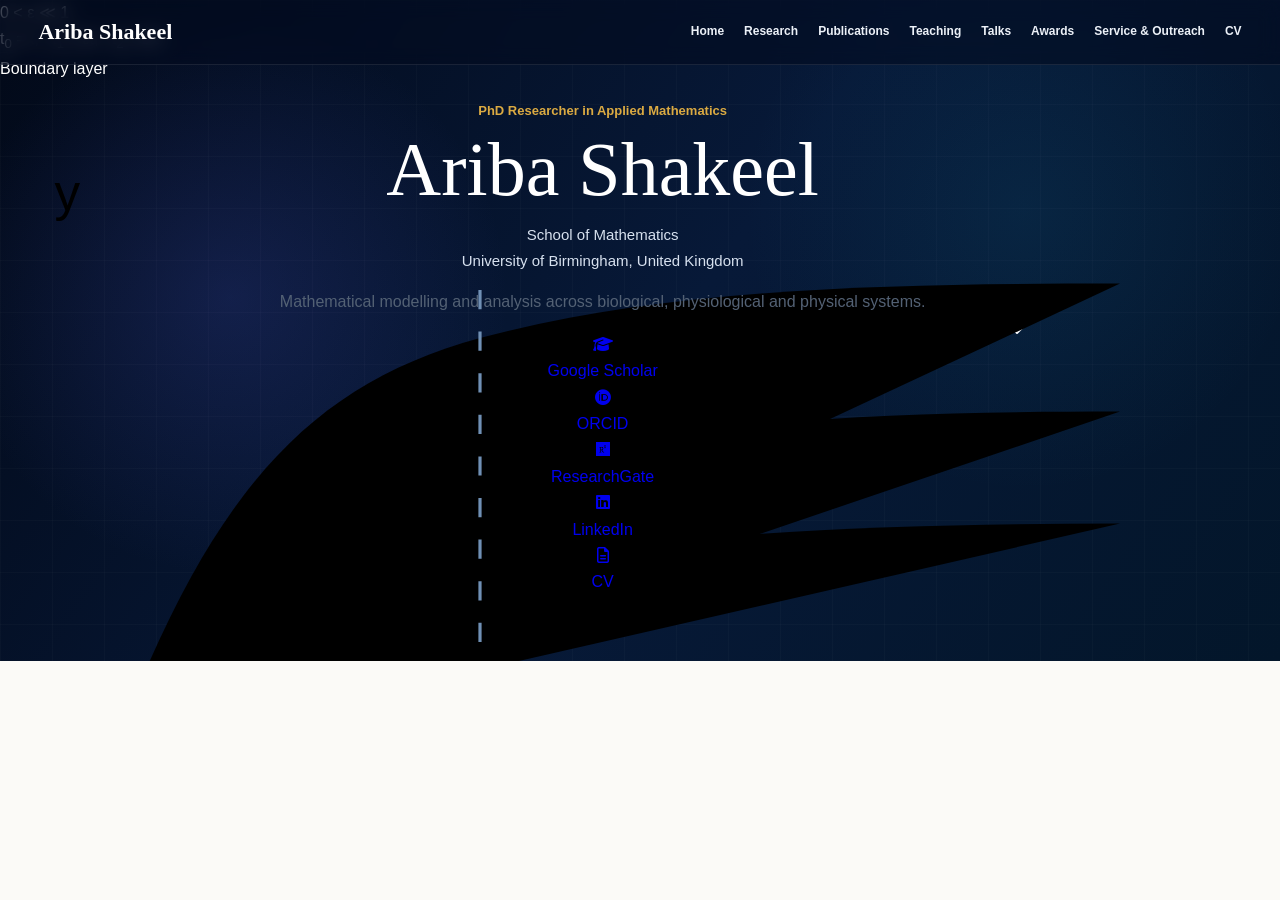
==== commit 8afb1c87: "Update index.html" ====
--- a/index.html
+++ b/index.html
@@ -9,7 +9,7 @@
           content="width=device-width, initial-scale=1.0">
 
     <meta name="description"
-          content="Ariba Shakeel is a PhD researcher in Applied Mathematics at the University of Birmingham. Her research spans mathematical biology, physiological modelling, asymptotic analysis and fluid dynamics.">
+          content="Ariba Shakeel is a PhD Researcher in Applied Mathematics at the University of Birmingham, working in mathematical biology, mathematical modelling, asymptotic analysis and computational methods.">
 
     <meta name="author"
           content="Ariba Shakeel">
@@ -18,7 +18,7 @@
         Ariba Shakeel | Applied Mathematics
     </title>
 
-    <!-- Font Awesome -->
+    <!-- Font Awesome icons -->
     <link rel="stylesheet"
           href="https://cdnjs.cloudflare.com/ajax/libs/font-awesome/6.5.2/css/all.min.css">
 
@@ -29,7 +29,7 @@
 </head>
 
 
-<body>
+<body class="home-page">
 
 
 <!-- =========================================================
@@ -40,28 +40,47 @@
 
     <div class="nav-container">
 
-        <a href="#home"
+        <a href="index.html"
            class="brand">
             Ariba Shakeel
         </a>
 
+
         <div class="nav-links">
 
-            <a href="#about">About</a>
-
-            <a href="#research">Research</a>
-
-            <a href="#publications">Publications</a>
-
-            <a href="#teaching">Teaching</a>
-
-            <a href="#talks">Talks</a>
-
-            <a href="#awards">Awards</a>
-
-            <a href="#service">Service &amp; Outreach</a>
-
-            <a href="#cv">CV</a>
+            <a href="index.html"
+               class="active">
+                Home
+            </a>
+
+            <a href="research.html">
+                Research
+            </a>
+
+            <a href="publications.html">
+                Publications
+            </a>
+
+            <a href="teaching.html">
+                Teaching
+            </a>
+
+            <a href="talks.html">
+                Talks
+            </a>
+
+            <a href="awards.html">
+                Awards
+            </a>
+
+            <a href="service.html">
+                Service &amp; Outreach
+            </a>
+
+            <a href="Ariba_CV_tex.pdf"
+               target="_blank">
+                CV
+            </a>
 
         </div>
 
@@ -72,215 +91,341 @@
 
 
 <!-- =========================================================
-     HERO
+     FULL SCREEN HERO
 ========================================================= -->
 
-<header class="hero"
-        id="home">
-
-
-    <!-- MATHEMATICAL BACKGROUND -->
+<main class="hero">
+
+
+    <!-- =====================================================
+         GENERAL MATHEMATICAL BACKGROUND
+    ====================================================== -->
 
     <div class="math-background">
 
 
-        <!-- ASYMPTOTICS -->
-
-        <div class="math-text asymptotic-text">
-
-            <span>
+        <!-- ASYMPTOTIC / MULTISCALE -->
+
+        <div class="math-note asymptotic-note">
+
+            <div>
                 0 &lt; ε ≪ 1
-            </span>
-
-            <span>
-                t₀ = t
-            </span>
-
-            <span>
-                t₁ = εt
-            </span>
-
-            <span>
-                t₂ = ε²t
-            </span>
-
-        </div>
-
-
-        <!-- DIFFERENTIAL EQUATIONS -->
-
-        <div class="math-text equation-text">
-
-            <span>
-                ε du/dt = f(u,v)
-            </span>
-
-            <span>
-                dv/dt = g(u,v)
-            </span>
-
-        </div>
-
-
-
-        <!-- BOUNDARY LAYER / ASYMPTOTIC CURVE -->
-
-        <svg class="hero-curve"
-             viewBox="0 0 480 230"
+            </div>
+
+            <div>
+                t<sub>0</sub> = t,
+                &nbsp;
+                t<sub>1</sub> = εt,
+                &nbsp;
+                t<sub>2</sub> = ε²t
+            </div>
+
+        </div>
+
+
+
+        <!-- BOUNDARY LAYER -->
+
+        <div class="background-label boundary-label">
+
+            Boundary layer
+
+        </div>
+
+
+        <svg class="boundary-layer-graphic"
+             viewBox="0 0 400 250"
              xmlns="http://www.w3.org/2000/svg">
 
+
+            <!-- AXES -->
+
             <line x1="35"
-                  y1="190"
-                  x2="450"
-                  y2="190"
-                  class="soft-line"/>
+                  y1="210"
+                  x2="360"
+                  y2="210"
+                  class="math-line"/>
 
             <line x1="35"
-                  y1="190"
+                  y1="210"
                   x2="35"
+                  y2="35"
+                  class="math-line"/>
+
+
+            <!-- BOUNDARY LAYER CURVES -->
+
+            <path d="
+                M35 210
+                C65 130,95 95,150 80
+                C210 64,280 63,350 63
+            "
+            class="math-curve"/>
+
+
+            <path d="
+                M35 210
+                C70 155,105 132,155 120
+                C215 105,285 103,350 103
+            "
+            class="math-curve faint"/>
+
+
+            <path d="
+                M35 210
+                C75 175,110 160,160 150
+                C220 140,285 138,350 138
+            "
+            class="math-curve faint"/>
+
+
+            <!-- CHARACTERISTIC SCALE -->
+
+            <line x1="150"
+                  y1="65"
+                  x2="150"
+                  y2="210"
+                  class="dash-line"/>
+
+
+            <text x="355"
+                  y="228"
+                  class="axis-label">
+
+                x
+
+            </text>
+
+
+            <text x="17"
+                  y="40"
+                  class="axis-label">
+
+                y
+
+            </text>
+
+
+        </svg>
+
+
+
+        <!-- FLUID DYNAMICS EQUATION -->
+
+        <div class="math-note fluid-equation">
+
+            ∂u/∂t
+            +
+            u ∂u/∂x
+            =
+            −(1/ρ) ∂p/∂x
+            +
+            ν ∂²u/∂y²
+
+        </div>
+
+
+
+        <!-- PHASE PLANE / MATHEMATICAL BIOLOGY -->
+
+        <svg class="phase-plane"
+             viewBox="0 0 420 330"
+             xmlns="http://www.w3.org/2000/svg">
+
+
+            <line x1="55"
+                  y1="270"
+                  x2="360"
+                  y2="270"
+                  class="math-line"/>
+
+
+            <line x1="55"
+                  y1="270"
+                  x2="55"
                   y2="30"
-                  class="soft-line"/>
-
-            <line x1="105"
-                  y1="40"
-                  x2="105"
-                  y2="190"
-                  class="dash-line"/>
-
-            <line x1="215"
-                  y1="40"
-                  x2="215"
-                  y2="190"
-                  class="dash-line"/>
-
-            <line x1="325"
-                  y1="40"
-                  x2="325"
-                  y2="190"
-                  class="dash-line"/>
-
-            <path
-                d="
-                M40 175
-                C63 78,86 42,120 67
-                C161 99,163 148,215 153
-                C263 158,288 132,330 143
-                C373 153,410 156,445 152
-                "
-                class="soft-curve"/>
+                  class="math-line"/>
+
+
+            <ellipse cx="180"
+                     cy="155"
+                     rx="120"
+                     ry="43"
+                     class="phase-orbit"/>
+
+            <ellipse cx="180"
+                     cy="155"
+                     rx="90"
+                     ry="31"
+                     class="phase-orbit"/>
+
+            <ellipse cx="180"
+                     cy="155"
+                     rx="62"
+                     ry="22"
+                     class="phase-orbit"/>
+
+            <ellipse cx="180"
+                     cy="155"
+                     rx="34"
+                     ry="13"
+                     class="phase-orbit"/>
+
+
+            <circle cx="180"
+                    cy="155"
+                    r="3"
+                    class="phase-point"/>
+
+
+            <text x="365"
+                  y="287"
+                  class="axis-label">
+
+                u
+
+            </text>
+
+
+            <text x="38"
+                  y="35"
+                  class="axis-label">
+
+                v
+
+            </text>
+
 
         </svg>
 
 
 
-        <!-- ABSTRACT PHASE TRAJECTORIES -->
-
-        <svg class="phase-graphic"
-             viewBox="0 0 500 500"
+        <!-- MATHEMATICAL BIOLOGY NETWORK -->
+
+        <svg class="biology-network"
+             viewBox="0 0 360 330"
              xmlns="http://www.w3.org/2000/svg">
 
-            <ellipse cx="250"
-                     cy="250"
-                     rx="190"
-                     ry="76"
-                     class="orbit"/>
-
-            <ellipse cx="250"
-                     cy="250"
-                     rx="145"
-                     ry="205"
-                     transform="rotate(49 250 250)"
-                     class="orbit"/>
-
-            <ellipse cx="250"
-                     cy="250"
-                     rx="80"
-                     ry="170"
-                     transform="rotate(-41 250 250)"
-                     class="orbit"/>
-
-        </svg>
-
-
-
-        <!-- MATHEMATICAL BIOLOGY NETWORK -->
-
-        <svg class="network-graphic"
-             viewBox="0 0 400 300"
-             xmlns="http://www.w3.org/2000/svg">
-
-            <line x1="75"
-                  y1="145"
-                  x2="155"
+
+            <line x1="50"
+                  y1="160"
+                  x2="120"
                   y2="85"
                   class="network-line"/>
 
-            <line x1="155"
+            <line x1="120"
                   y1="85"
-                  x2="235"
+                  x2="195"
                   y2="130"
                   class="network-line"/>
 
-            <line x1="235"
+            <line x1="195"
                   y1="130"
-                  x2="315"
-                  y2="78"
+                  x2="275"
+                  y2="70"
                   class="network-line"/>
 
-            <line x1="235"
+            <line x1="195"
                   y1="130"
-                  x2="285"
+                  x2="270"
                   y2="220"
                   class="network-line"/>
 
-            <line x1="155"
+            <line x1="120"
                   y1="85"
-                  x2="145"
-                  y2="225"
+                  x2="110"
+                  y2="240"
                   class="network-line"/>
 
-
-            <circle cx="75"
-                    cy="145"
-                    r="6"
+            <line x1="270"
+                  y1="220"
+                  x2="315"
+                  y2="270"
+                  class="network-line"/>
+
+
+            <circle cx="50"
+                    cy="160"
+                    r="5"
                     class="network-node"/>
 
-            <circle cx="155"
+            <circle cx="120"
                     cy="85"
                     r="7"
                     class="network-node"/>
 
-            <circle cx="235"
+            <circle cx="195"
                     cy="130"
                     r="7"
                     class="network-node"/>
 
-            <circle cx="315"
-                    cy="78"
+            <circle cx="275"
+                    cy="70"
                     r="5"
                     class="network-node"/>
 
-            <circle cx="285"
+            <circle cx="270"
                     cy="220"
                     r="6"
                     class="network-node"/>
 
-            <circle cx="145"
-                    cy="225"
+            <circle cx="110"
+                    cy="240"
                     r="5"
                     class="network-node"/>
 
+            <circle cx="315"
+                    cy="270"
+                    r="5"
+                    class="network-node"/>
+
+
         </svg>
 
 
+
+        <!-- GENERIC BIOLOGY ODE -->
+
+        <div class="math-note biology-equation">
+
+            du/dt = f(u,v)
+
+            <br>
+
+            dv/dt = g(u,v)
+
+            <span>
+                Mathematical Biology
+            </span>
+
+        </div>
+
+
+
+        <!-- ASYMPTOTIC EXPANSION -->
+
+        <div class="math-note expansion-note">
+
+            u ∼ u₀ + εu₁ + ε²u₂ + ···
+
+            <span>
+                Asymptotic expansion
+            </span>
+
+        </div>
+
+
     </div>
 
 
 
-    <!-- MAIN HERO CONTENT -->
+    <!-- =====================================================
+         HERO CONTENT
+    ====================================================== -->
 
     <div class="hero-content">
 
+
         <div class="hero-kicker">
 
             PhD Researcher in Applied Mathematics
@@ -289,98 +434,168 @@
 
 
         <h1>
+
             Ariba Shakeel
+
         </h1>
 
 
-        <div class="gold-line"></div>
-
-
-        <div class="hero-affiliation">
+        <div class="gold-divider"></div>
+
+
+        <p class="hero-affiliation">
 
             School of Mathematics
+
             <br>
 
             University of Birmingham,
             United Kingdom
 
-        </div>
-
-
-        <p class="hero-description">
-
-            Mathematical modelling and analysis
-            across biological, physiological and
-            physical systems.
-
         </p>
 
 
-
-        <!-- PROFESSIONAL PROFILES -->
-
-        <div class="profile-links">
-
-
-            <!-- REPLACE # WITH YOUR REAL GOOGLE SCHOLAR LINK -->
-
-            <a href="#"
+        <p class="hero-summary">
+
+            Mathematical modelling and analysis across
+            biological, physiological and physical systems.
+
+        </p>
+
+
+
+        <!-- =================================================
+             LARGE PROFILE ICONS
+        ================================================== -->
+
+        <div class="profile-cards">
+
+
+            <!-- GOOGLE SCHOLAR -->
+
+            <a href="YOUR_GOOGLE_SCHOLAR_URL"
                target="_blank"
-               rel="noopener noreferrer">
-
-                <i class="fa-solid fa-graduation-cap"></i>
-
-                Google Scholar
-
-            </a>
-
-
+               rel="noopener noreferrer"
+               class="profile-card scholar-card">
+
+
+                <div class="profile-icon">
+
+                    <i class="fa-solid fa-graduation-cap"></i>
+
+                </div>
+
+
+                <span>
+
+                    Google Scholar
+
+                </span>
+
+
+            </a>
+
+
+
+            <!-- ORCID -->
 
             <a href="https://orcid.org/0009-0005-8796-5896"
                target="_blank"
-               rel="noopener noreferrer">
-
-                <i class="fa-brands fa-orcid"></i>
-
-                ORCID
-
-            </a>
-
-
-
-            <!-- REPLACE # WITH YOUR REAL RESEARCHGATE LINK -->
-
-            <a href="#"
+               rel="noopener noreferrer"
+               class="profile-card">
+
+
+                <div class="profile-icon orcid-icon">
+
+                    <i class="fa-brands fa-orcid"></i>
+
+                </div>
+
+
+                <span>
+
+                    ORCID
+
+                </span>
+
+
+            </a>
+
+
+
+            <!-- RESEARCHGATE -->
+
+            <a href="YOUR_RESEARCHGATE_URL"
                target="_blank"
-               rel="noopener noreferrer">
-
-                <i class="fa-brands fa-researchgate"></i>
-
-                ResearchGate
-
-            </a>
-
-
-
-            <!-- REPLACE # WITH YOUR REAL LINKEDIN LINK -->
-
-            <a href="#"
+               rel="noopener noreferrer"
+               class="profile-card">
+
+
+                <div class="profile-icon researchgate-icon">
+
+                    <i class="fa-brands fa-researchgate"></i>
+
+                </div>
+
+
+                <span>
+
+                    ResearchGate
+
+                </span>
+
+
+            </a>
+
+
+
+            <!-- LINKEDIN -->
+
+            <a href="YOUR_LINKEDIN_URL"
                target="_blank"
-               rel="noopener noreferrer">
-
-                <i class="fa-brands fa-linkedin"></i>
-
-                LinkedIn
-
-            </a>
-
-
-
-            <a href="#cv">
-
-                <i class="fa-regular fa-file-lines"></i>
-
-                CV
+               rel="noopener noreferrer"
+               class="profile-card">
+
+
+                <div class="profile-icon linkedin-icon">
+
+                    <i class="fa-brands fa-linkedin"></i>
+
+                </div>
+
+
+                <span>
+
+                    LinkedIn
+
+                </span>
+
+
+            </a>
+
+
+
+            <!-- CV -->
+
+            <a href="Ariba_CV_tex.pdf"
+               target="_blank"
+               rel="noopener noreferrer"
+               class="profile-card">
+
+
+                <div class="profile-icon">
+
+                    <i class="fa-regular fa-file-lines"></i>
+
+                </div>
+
+
+                <span>
+
+                    CV
+
+                </span>
+
 
             </a>
 
@@ -391,1321 +606,19 @@
     </div>
 
 
-    <a href="#about"
-       class="scroll-down">
+
+    <div class="hero-scroll">
 
         <span>
             Explore
         </span>
 
-        ↓
-
-    </a>
-
-
-</header>
-
-
-
-<!-- =========================================================
-     ABOUT
-========================================================= -->
-
-<section class="section"
-         id="about">
-
-    <div class="container">
-
-
-        <div class="about-layout">
-
-
-            <div class="about-content">
-
-                <div class="eyebrow">
-                    About
-                </div>
-
-
-                <h2>
-
-                    Applied mathematics across
-                    biological and physical systems
-
-                </h2>
-
-
-                <p>
-
-                    I am a PhD researcher in Applied Mathematics
-                    at the University of Birmingham, working under
-                    the supervision of
-
-                    <a href="https://www.birmingham.ac.uk/staff/profiles/maths/gallagher-meurig"
-                       target="_blank"
-                       rel="noopener noreferrer">
-
-                        Dr Meurig Gallagher
-
-                    </a>
-
-                    and
-
-                    <a href="https://www.birmingham.ac.uk/staff/profiles/metabolism-systems/smith-david"
-                       target="_blank"
-                       rel="noopener noreferrer">
-
-                        Professor David J. Smith
-
-                    </a>.
-
-                </p>
-
-
-                <p>
-
-                    My research interests span mathematical biology,
-                    mathematical modelling, applied differential
-                    equations, asymptotic analysis and scientific
-                    computation.
-
-                    My current work focuses on physiological modelling,
-                    while my previous research was in fluid dynamics
-                    and boundary-layer theory.
-
-                </p>
-
-
-            </div>
-
-
-
-            <div class="portrait-wrapper">
-
-                <img src="ariba-photo.jpg"
-                     alt="Ariba Shakeel"
-                     class="portrait">
-
-            </div>
-
-
-        </div>
-
+        <i class="fa-solid fa-chevron-down"></i>
 
     </div>
 
-</section>
-
-
-
-<!-- =========================================================
-     RESEARCH
-========================================================= -->
-
-<section class="section soft-section"
-         id="research">
-
-    <div class="container">
-
-
-        <div class="eyebrow">
-            Research
-        </div>
-
-
-        <h2 class="section-title">
-
-            Current &amp; Previous Research
-
-        </h2>
-
-
-
-        <!-- CURRENT RESEARCH -->
-
-        <div class="research-feature">
-
-
-            <div class="research-index">
-
-                01
-
-            </div>
-
-
-            <div class="research-body">
-
-
-                <span class="research-status">
-
-                    Current Research
-
-                </span>
-
-
-                <h3>
-
-                    Mathematical Modelling to Understand
-                    the Treatment of Adrenal Insufficiency
-
-                </h3>
-
-
-                <p>
-
-                    My PhD research develops a mathematical
-                    modelling toolkit to investigate cortisol
-                    replacement therapy in adrenal insufficiency.
-
-                    The models incorporate physiological mechanisms
-                    including cortisol–protein binding,
-                    cortisol–cortisone interconversion,
-                    tissue distribution and cortisol excretion.
-
-                </p>
-
-
-                <p>
-
-                    The aim is to investigate different dosing
-                    strategies and understand the mechanisms
-                    underlying cortisol dynamics and
-                    inter-patient variability.
-
-                </p>
-
-
-                <div class="research-tags">
-
-                    <span>
-                        Mathematical Biology
-                    </span>
-
-                    <span>
-                        Mechanistic ODEs
-                    </span>
-
-                    <span>
-                        Multiple Time Scales
-                    </span>
-
-                    <span>
-                        Physiological Modelling
-                    </span>
-
-                </div>
-
-
-            </div>
-
-
-        </div>
-
-
-
-        <!-- METHODS -->
-
-        <div class="methods-section">
-
-
-            <div class="methods-heading">
-
-                Methods
-
-            </div>
-
-
-            <div class="methods-grid">
-
-
-                <div>
-
-                    <h4>
-                        Mathematical Analysis
-                    </h4>
-
-                    <p>
-                        Ordinary differential equations
-                    </p>
-
-                    <p>
-                        Asymptotic analysis
-                    </p>
-
-                    <p>
-                        Perturbation methods
-                    </p>
-
-                    <p>
-                        Multiple-time-scale analysis
-                    </p>
-
-                    <p>
-                        Matched asymptotic analysis
-                    </p>
-
-                </div>
-
-
-                <div>
-
-                    <h4>
-                        Computational Analysis
-                    </h4>
-
-                    <p>
-                        Numerical simulation
-                    </p>
-
-                    <p>
-                        Parameter estimation
-                    </p>
-
-                    <p>
-                        Optimisation
-                    </p>
-
-                    <p>
-                        Sensitivity analysis
-                    </p>
-
-                    <p>
-                        Structural &amp; practical identifiability
-                    </p>
-
-                </div>
-
-
-            </div>
-
-
-        </div>
-
-
-
-        <!-- PREVIOUS RESEARCH -->
-
-        <div class="research-feature previous-research">
-
-
-            <div class="research-index muted-index">
-
-                02
-
-            </div>
-
-
-            <div class="research-body">
-
-
-                <span class="research-status previous-status">
-
-                    Previous Research
-
-                </span>
-
-
-                <h3>
-
-                    Fluid Dynamics &amp;
-                    Boundary-Layer Theory
-
-                </h3>
-
-
-                <p>
-
-                    My previous research focused on rotating flow,
-                    boundary-layer theory and computational fluid
-                    mechanics.
-
-                    My MSc dissertation investigated rotating flows
-                    over a stationary plane surface.
-
-                </p>
-
-
-                <p>
-
-                    I subsequently worked as a Research Assistant
-                    on mathematical and numerical modelling of
-                    MHD boundary-layer flow with variable
-                    fluid properties.
-
-                </p>
-
-
-                <div class="research-tags">
-
-                    <span>
-                        Fluid Dynamics
-                    </span>
-
-                    <span>
-                        Boundary Layers
-                    </span>
-
-                    <span>
-                        Rotating Flow
-                    </span>
-
-                    <span>
-                        Computational Fluid Mechanics
-                    </span>
-
-                </div>
-
-
-                <div class="future-note">
-
-                    MSc thesis link can be added here
-                    when an online version is available.
-
-                </div>
-
-
-            </div>
-
-
-        </div>
-
-
-    </div>
-
-</section>
-
-
-
-<!-- =========================================================
-     PUBLICATIONS
-========================================================= -->
-
-<section class="section"
-         id="publications">
-
-    <div class="container">
-
-
-        <div class="eyebrow">
-            Publications
-        </div>
-
-
-        <h2 class="section-title">
-
-            Journal Publications
-
-        </h2>
-
-
-
-        <!-- 2025 -->
-
-        <article class="publication">
-
-
-            <div class="publication-year">
-
-                2025
-
-            </div>
-
-
-            <div class="publication-content">
-
-
-                <h3>
-
-                    Exploration of variable fluid properties
-                    in a pressure gradient driven generalized
-                    vortex flow dynamics using numerical approach
-
-                </h3>
-
-
-                <p>
-
-                    <strong>
-                        Ariba Shakeel
-                    </strong>,
-                    Meraj Mustafa and Kohilavani Naganthran
-
-                </p>
-
-
-                <p class="publication-journal">
-
-                    <em>
-                        Modern Physics Letters B
-                    </em>,
-                    Article 2550136
-
-                </p>
-
-
-                <a href="https://doi.org/10.1142/S0217984925501362"
-                   target="_blank"
-                   rel="noopener noreferrer"
-                   class="editorial-link">
-
-                    DOI
-                    <i class="fa-solid fa-arrow-up-right-from-square"></i>
-
-                </a>
-
-
-            </div>
-
-
-        </article>
-
-
-
-        <!-- 2023 -->
-
-        <article class="publication">
-
-
-            <div class="publication-year">
-
-                2023
-
-            </div>
-
-
-            <div class="publication-content">
-
-
-                <h3>
-
-                    Assessment of Bödewadt flow over a
-                    stretchable porous surface with variable
-                    physical properties:
-                    A comparative study
-
-                </h3>
-
-
-                <p>
-
-                    <strong>
-                        Ariba Shakeel
-                    </strong>
-                    and M. Mustafa
-
-                </p>
-
-
-                <p class="publication-journal">
-
-                    <em>
-                        Numerical Heat Transfer,
-                        Part B: Fundamentals
-                    </em>,
-                    pp. 1–14
-
-                </p>
-
-
-                <a href="https://doi.org/10.1080/10407790.2023.2274452"
-                   target="_blank"
-                   rel="noopener noreferrer"
-                   class="editorial-link">
-
-                    DOI
-                    <i class="fa-solid fa-arrow-up-right-from-square"></i>
-
-                </a>
-
-
-            </div>
-
-
-        </article>
-
-
-    </div>
-
-</section>
-
-
-
-<!-- =========================================================
-     TEACHING
-========================================================= -->
-
-<section class="section soft-section"
-         id="teaching">
-
-    <div class="container">
-
-
-        <div class="eyebrow">
-            Teaching
-        </div>
-
-
-        <h2 class="section-title">
-
-            Mathematics Teaching
-
-        </h2>
-
-
-        <div class="position-row">
-
-
-            <div>
-
-                <h3>
-
-                    Postgraduate Teaching Assistant (PGTA)
-
-                </h3>
-
-                <p>
-
-                    University of Birmingham
-
-                </p>
-
-            </div>
-
-
-            <span>
-
-                October 2024–Present
-
-            </span>
-
-
-        </div>
-
-
-        <div class="teaching-list">
-
-
-            <p>
-
-                Demonstrate and support undergraduate
-                and postgraduate mathematics classes.
-
-            </p>
-
-
-            <p>
-
-                Mark assignments and examination scripts.
-
-            </p>
-
-
-            <p>
-
-                Support computer-based mathematics sessions
-                using MATLAB and LaTeX.
-
-            </p>
-
-
-            <p>
-
-                Undertake examination invigilation.
-
-            </p>
-
-
-        </div>
-
-
-    </div>
-
-</section>
-
-
-
-<!-- =========================================================
-     TALKS & PRESENTATIONS
-========================================================= -->
-
-<section class="section"
-         id="talks">
-
-    <div class="container">
-
-
-        <div class="eyebrow">
-
-            Talks &amp; Presentations
-
-        </div>
-
-
-        <h2 class="section-title">
-
-            Oral Presentations
-
-        </h2>
-
-
-
-        <div class="presentation-list">
-
-
-            <div class="presentation">
-
-                <span>
-                    2026
-                </span>
-
-                <div>
-
-                    <h3>
-
-                        Mathematical Modelling to Understand
-                        the Treatment of Adrenal Insufficiency
-
-                    </h3>
-
-                    <p>
-
-                        Applied Mathematics Postgraduate Conference,
-                        University of Warwick,
-                        Coventry, UK.
-
-                    </p>
-
-                </div>
-
-            </div>
-
-
-
-            <div class="presentation">
-
-                <span>
-                    2026
-                </span>
-
-                <div>
-
-                    <h3>
-
-                        3-minute thesis talk:
-                        Mathematical Modelling to Understand
-                        the Treatment of Adrenal Insufficiency
-
-                    </h3>
-
-                    <p>
-
-                        British Early career Mathematician Colloquium,
-                        University of Birmingham, UK.
-
-                    </p>
-
-                </div>
-
-            </div>
-
-
-
-            <div class="presentation">
-
-                <span>
-                    2026
-                </span>
-
-                <div>
-
-                    <h3>
-
-                        Mathematical Modelling to Understand
-                        the Treatment of Adrenal Insufficiency:
-                        Exploring Continuous Intravenous Infusion
-
-                    </h3>
-
-                    <p>
-
-                        Lunchtime Applied Mathematics Seminar (LAMS),
-                        University of Birmingham, UK.
-
-                    </p>
-
-                </div>
-
-            </div>
-
-
-
-            <div class="presentation">
-
-                <span>
-                    2025
-                </span>
-
-                <div>
-
-                    <h3>
-
-                        Mathematical Modelling:
-                        Cortisol infusion protocols to understand
-                        the treatment of Adrenal insufficiency
-
-                    </h3>
-
-                    <p>
-
-                        British Early career Mathematician Colloquium,
-                        University of Birmingham, UK.
-
-                    </p>
-
-                </div>
-
-            </div>
-
-
-
-            <div class="presentation">
-
-                <span>
-                    2025
-                </span>
-
-                <div>
-
-                    <h3>
-
-                        Numerical and Asymptotic Analysis of
-                        Cortisol-Protein Binding Model:
-                        Exploring saturating case
-
-                    </h3>
-
-                    <p>
-
-                        Mathematical and Computational Biology
-                        Seminar Series,
-                        University of Birmingham, UK.
-
-                    </p>
-
-                </div>
-
-            </div>
-
-
-
-            <div class="presentation">
-
-                <span>
-                    2025
-                </span>
-
-                <div>
-
-                    <h3>
-
-                        Numerical and Asymptotic Analysis of
-                        Cortisol-Protein Binding Model:
-                        Exploring Non-saturating Dynamics
-
-                    </h3>
-
-                    <p>
-
-                        Lunchtime Applied Mathematics Seminar (LAMS),
-                        University of Birmingham, UK.
-
-                    </p>
-
-                </div>
-
-            </div>
-
-
-        </div>
-
-
-
-        <!-- POSTERS -->
-
-        <h2 class="subsection-title">
-
-            Poster Presentations
-
-        </h2>
-
-
-        <div class="presentation-list">
-
-
-            <div class="presentation">
-
-                <span>
-                    2025
-                </span>
-
-                <div>
-
-                    <h3>
-
-                        Mathematical Modelling:
-                        Cortisol infusion protocols to understand
-                        the treatment of Adrenal insufficiency
-
-                    </h3>
-
-                    <p>
-
-                        Women and Non-binary Doctoral Researchers
-                        in STEM (WoNDRS) Conference,
-                        University of Liverpool,
-                        Liverpool, UK.
-
-                    </p>
-
-                </div>
-
-            </div>
-
-
-
-            <div class="presentation">
-
-                <span>
-                    2025
-                </span>
-
-                <div>
-
-                    <h3>
-
-                        Numerical and Asymptotic Analysis
-                        of Cortisol infusion protocols for
-                        the treatment of Adrenal Insufficiency
-
-                    </h3>
-
-                    <p>
-
-                        UK Mathematical Biology Conference,
-                        University of Birmingham, UK.
-
-                    </p>
-
-                </div>
-
-            </div>
-
-
-
-            <div class="presentation">
-
-                <span>
-                    2025
-                </span>
-
-                <div>
-
-                    <h3>
-
-                        Mathematical Modelling for the
-                        treatment of Adrenal Insufficiency
-
-                    </h3>
-
-                    <p>
-
-                        Celebrating WOMEN in MATHEMATICAL BIOLOGY DAY,
-                        University of Oxford, UK.
-
-                    </p>
-
-                </div>
-
-            </div>
-
-
-        </div>
-
-
-    </div>
-
-</section>
-
-
-
-<!-- =========================================================
-     AWARDS
-========================================================= -->
-
-<section class="section soft-section"
-         id="awards">
-
-    <div class="container">
-
-
-        <div class="eyebrow">
-
-            Recognition
-
-        </div>
-
-
-        <h2 class="section-title">
-
-            Awards &amp; Scholarships
-
-        </h2>
-
-
-
-        <div class="award-list">
-
-
-            <div class="award">
-
-                <span>
-                    2024–Present
-                </span>
-
-                <div>
-
-                    <h3>
-                        EPSRC Doctoral Studentship
-                    </h3>
-
-                    <p>
-
-                        University of Birmingham, UK.
-                        Covers tuition fees and doctoral stipend.
-
-                    </p>
-
-                </div>
-
-            </div>
-
-
-
-            <div class="award">
-
-                <span>
-                    2017–2021
-                </span>
-
-                <div>
-
-                    <h3>
-
-                        Higher Education Commission (HEC)
-                        Merit-Based Scholarship
-
-                    </h3>
-
-                    <p>
-
-                        Pakistan.
-                        Awarded based on academic merit.
-
-                    </p>
-
-                </div>
-
-            </div>
-
-
-
-            <div class="award">
-
-                <span>
-                    2018
-                </span>
-
-                <div>
-
-                    <h3>
-
-                        Prime Minister’s Laptop Award
-
-                    </h3>
-
-                    <p>
-
-                        Pakistan.
-                        Awarded for academic excellence.
-
-                    </p>
-
-                </div>
-
-            </div>
-
-
-
-            <div class="award">
-
-                <span>
-                    2015–2017
-                </span>
-
-                <div>
-
-                    <h3>
-
-                        Merit-Based Full Tuition Fee Waiver
-
-                    </h3>
-
-                    <p>
-
-                        Awarded for academic performance
-                        at intermediate level.
-
-                    </p>
-
-                </div>
-
-            </div>
-
-
-        </div>
-
-
-    </div>
-
-</section>
-
-
-
-<!-- =========================================================
-     SERVICE
-========================================================= -->
-
-<section class="section"
-         id="service">
-
-    <div class="container">
-
-
-        <div class="eyebrow">
-
-            Academic Community
-
-        </div>
-
-
-        <h2 class="section-title">
-
-            Academic Service &amp; Outreach
-
-        </h2>
-
-
-
-        <div class="service-grid">
-
-
-            <article>
-
-                <span>
-                    2026
-                </span>
-
-                <h3>
-
-                    Co-organiser
-
-                </h3>
-
-                <p>
-
-                    Lunchtime Applied Mathematics Seminar (LAMS),
-                    School of Mathematics,
-                    University of Birmingham, UK.
-
-                </p>
-
-            </article>
-
-
-
-            <article>
-
-                <span>
-                    2025
-                </span>
-
-                <h3>
-
-                    PhD Student Panellist
-
-                </h3>
-
-                <p>
-
-                    PhD Pathways,
-                    University of Birmingham, UK.
-
-                    Speaker discussing PhD study,
-                    funding, research and academic
-                    career pathways.
-
-                </p>
-
-            </article>
-
-
-
-            <article>
-
-                <span>
-                    2025
-                </span>
-
-                <h3>
-
-                    Volunteer
-
-                </h3>
-
-                <p>
-
-                    PhDYourWay Event,
-                    University of Birmingham, UK.
-
-                    Supported student Q&amp;A
-                    on PhD study, applications
-                    and doctoral pathways.
-
-                </p>
-
-            </article>
-
-
-        </div>
-
-
-    </div>
-
-</section>
-
-
-
-<!-- =========================================================
-     CV / PROFILE
-========================================================= -->
-
-<section class="profile-section"
-         id="cv">
-
-    <div class="container">
-
-
-        <div class="profile-layout">
-
-
-            <div>
-
-                <span class="profile-label">
-
-                    Academic Profile
-
-                </span>
-
-
-                <h2>
-
-                    Ariba Shakeel
-
-                </h2>
-
-
-                <p>
-
-                    School of Mathematics
-
-                    <br>
-
-                    University of Birmingham
-
-                    <br>
-
-                    Birmingham, United Kingdom
-
-                </p>
-
-            </div>
-
-
-
-            <div class="profile-actions">
-
-
-                <!--
-                Upload your CV PDF to GitHub and
-                change the filename here if needed
-                -->
-
-                <a href="Ariba_CV_tex.pdf"
-                   target="_blank"
-                   class="profile-button primary-profile-button">
-
-                    <i class="fa-regular fa-file-pdf"></i>
-
-                    View CV
-
-                </a>
-
-
-                <a href="https://orcid.org/0009-0005-8796-5896"
-                   target="_blank"
-                   class="profile-button">
-
-                    ORCID
-
-                </a>
-
-
-            </div>
-
-
-        </div>
-
-
-    </div>
-
-</section>
-
-
-
-<!-- =========================================================
-     FOOTER
-========================================================= -->
-
-<footer>
-
-    <div class="container footer-layout">
-
-        <span>
-
-            © 2026 Ariba Shakeel
-
-        </span>
-
-        <span>
-
-            Applied Mathematics ·
-            University of Birmingham
-
-        </span>
-
-    </div>
-
-</footer>
+
+</main>
 
 
 </body>
--- a/style.css
+++ b/style.css
@@ -11,17 +11,18 @@
 }
 
 body {
+
     margin: 0;
+
+    background: #fbfaf7;
+
+    color: #172033;
 
     font-family:
         "Segoe UI",
         Arial,
         sans-serif;
 
-    color: #172033;
-
-    background: #fbfaf7;
-
     line-height: 1.65;
 }
 
@@ -30,36 +31,46 @@
 }
 
 .container {
+
     width: min(1080px, 90%);
+
     margin: auto;
 }
 
 .section {
-    padding: 75px 0;
+
+    padding:
+        72px 0;
 }
 
 .soft-section {
-    background: #f2f4f6;
+
+    background:
+        #f2f4f6;
+}
+
+p {
+
+    color:
+        #536174;
 }
 
 h1,
 h2 {
+
     font-family:
         Georgia,
         "Times New Roman",
         serif;
 }
 
-p {
-    color: #526071;
-}
-
 
 /* =========================================================
    NAVIGATION
 ========================================================= */
 
 .navbar {
+
     position: absolute;
 
     top: 0;
@@ -69,163 +80,156 @@
 
     z-index: 100;
 
+    background:
+        rgba(2, 12, 31, .58);
+
     border-bottom:
-        1px solid rgba(255,255,255,.10);
-
-    background:
-        rgba(2,12,31,.42);
-
-    backdrop-filter: blur(10px);
+        1px solid rgba(255,255,255,.09);
+
+    backdrop-filter:
+        blur(10px);
 }
 
 .nav-container {
-    width: min(1260px, 94%);
-
-    min-height: 64px;
-
-    margin: auto;
-
-    display: flex;
-
-    align-items: center;
-
-    justify-content: space-between;
+
+    width:
+        min(1260px, 94%);
+
+    min-height:
+        64px;
+
+    margin:
+        auto;
+
+    display:
+        flex;
+
+    align-items:
+        center;
+
+    justify-content:
+        space-between;
 }
 
 .brand {
-    color: white;
+
+    color:
+        white;
 
     font-family:
         Georgia,
         serif;
 
-    font-size: 22px;
-
-    font-weight: 600;
-}
-
-.nav-links,
-.internal-links {
-    display: flex;
-
-    gap: 21px;
-
-    align-items: center;
+    font-size:
+        22px;
+
+    font-weight:
+        600;
+}
+
+.nav-links {
+
+    display:
+        flex;
+
+    gap:
+        20px;
 }
 
 .nav-links a {
-    color: #ecf1f8;
-
-    font-size: 12.5px;
-
-    font-weight: 600;
+
+    color:
+        #ecf1f8;
+
+    font-size:
+        12px;
+
+    font-weight:
+        600;
+
+    transition:
+        .2s;
 }
 
 .nav-links a:hover {
-    color: #e2ae44;
-}
-
-
-/* internal navigation */
-
-.internal-nav {
-    background: #ffffff;
-
-    border-bottom:
-        1px solid #e2e5e8;
-}
-
-.dark-brand {
-    color: #142b48;
-}
-
-.internal-links a {
-    color: #4d5969;
-
-    font-size: 12px;
-
-    font-weight: 600;
-
-    padding: 22px 0;
-
-    border-bottom:
-        2px solid transparent;
-}
-
-.internal-links a:hover,
-.internal-links a.active {
-    color: #164b82;
-
-    border-bottom-color: #d9a037;
+
+    color:
+        #e2ae44;
 }
 
 
 /* =========================================================
-   HOME HERO
+   HERO
 ========================================================= */
 
-.home-hero {
-    min-height: 78vh;
-
-    position: relative;
-
-    overflow: hidden;
-
-    display: flex;
-
-    align-items: center;
-
-    justify-content: center;
-
-    text-align: center;
-
-    color: white;
+.hero {
+
+    min-height:
+        620px;
+
+    position:
+        relative;
+
+    overflow:
+        hidden;
+
+    display:
+        flex;
+
+    align-items:
+        center;
+
+    justify-content:
+        center;
+
+    color:
+        white;
 
     background:
+
         radial-gradient(
-            circle at 22% 40%,
-            rgba(68,84,188,.28),
+            circle at 18% 45%,
+            rgba(67, 81, 190, .23),
             transparent 25%
         ),
 
         radial-gradient(
-            circle at 80% 25%,
-            rgba(29,124,171,.12),
-            transparent 24%
+            circle at 80% 32%,
+            rgba(24, 131, 172, .12),
+            transparent 25%
         ),
 
         linear-gradient(
             125deg,
             #020918,
-            #071937 52%,
-            #03152a
+            #071938 52%,
+            #03162a
         );
 }
 
 
-/* General mathematical background
-   rather than cortisol-specific model */
-
-.home-hero::before {
+/* subtle grid */
+
+.hero::before {
 
     content: "";
 
-    position: absolute;
-
-    inset: 0;
-
-    opacity: .22;
+    position:
+        absolute;
+
+    inset:
+        0;
 
     background-image:
 
         linear-gradient(
-            rgba(255,255,255,.025) 1px,
+            rgba(255,255,255,.018) 1px,
             transparent 1px
         ),
 
         linear-gradient(
             90deg,
-            rgba(255,255,255,.025) 1px,
+            rgba(255,255,255,.018) 1px,
             transparent 1px
         );
 
@@ -234,739 +238,1290 @@
 }
 
 
-.home-hero::after {
-
-    content: "";
-
-    position: absolute;
-
-    width: 500px;
-    height: 500px;
-
-    border:
-        1px solid rgba(114,173,225,.15);
-
-    border-radius: 50%;
-
-    right: -180px;
-
-    top: 40px;
-}
-
-
-.math-decoration {
-    position: absolute;
-
-    display: flex;
-
-    flex-direction: column;
-
-    gap: 18px;
+/* =========================================================
+   MATHEMATICAL BACKGROUND
+========================================================= */
+
+.math-background {
+
+    position:
+        absolute;
+
+    inset:
+        0;
+
+    pointer-events:
+        none;
+}
+
+
+.math-text {
+
+    position:
+        absolute;
+
+    display:
+        flex;
+
+    flex-direction:
+        column;
+
+    gap:
+        9px;
+
+    color:
+        rgba(186, 211, 240, .14);
 
     font-family:
         Georgia,
         serif;
-
-    color: rgba(192,218,243,.22);
-
-    font-size: 25px;
-
-    transform: rotate(-8deg);
-}
-
-.math-left {
-    left: 7%;
-    top: 31%;
-}
-
-
-.math-orbit {
-    position: absolute;
-
-    border:
-        1px solid rgba(105,175,219,.12);
-
-    border-radius: 50%;
-}
-
-.orbit-one {
-    width: 360px;
-    height: 160px;
-
-    left: 7%;
-
-    bottom: 12%;
-
-    transform: rotate(15deg);
-}
-
-.orbit-two {
-    width: 260px;
-    height: 440px;
-
-    right: 11%;
-
-    top: 13%;
-
-    transform: rotate(52deg);
-}
-
-
-.home-content {
-    max-width: 720px;
-
-    position: relative;
-
-    z-index: 5;
-
-    padding: 100px 25px 55px;
-}
-
-
-.home-kicker {
-    color: #dfab42;
-
-    font-size: 13px;
-
-    font-weight: 700;
-
-    letter-spacing: .4px;
-}
-
-
-.home-content h1 {
+}
+
+
+.asymptotic-text {
+
+    left:
+        6%;
+
+    top:
+        25%;
+
+    font-size:
+        19px;
+
+    transform:
+        rotate(-4deg);
+}
+
+
+.equation-text {
+
+    right:
+        7%;
+
+    top:
+        20%;
+
+    font-size:
+        17px;
+
+    transform:
+        rotate(3deg);
+}
+
+
+.hero-curve {
+
+    position:
+        absolute;
+
+    left:
+        2%;
+
+    bottom:
+        5%;
+
+    width:
+        31%;
+
+    max-width:
+        470px;
+
+    opacity:
+        .20;
+}
+
+
+.soft-line {
+
+    stroke:
+        #9ab8dc;
+
+    stroke-width:
+        1;
+}
+
+
+.dash-line {
+
+    stroke:
+        #7090b5;
+
+    stroke-width:
+        1;
+
+    stroke-dasharray:
+        6 7;
+}
+
+
+.soft-curve {
+
+    fill:
+        none;
+
+    stroke:
+        #c6def6;
+
+    stroke-width:
+        2;
+}
+
+
+.phase-graphic {
+
+    position:
+        absolute;
+
+    right:
+        -5%;
+
+    top:
+        7%;
+
+    width:
+        35%;
+
+    max-width:
+        500px;
+
+    opacity:
+        .12;
+}
+
+
+.orbit {
+
+    fill:
+        none;
+
+    stroke:
+        #70badc;
+
+    stroke-width:
+        1.2;
+}
+
+
+.network-graphic {
+
+    position:
+        absolute;
+
+    left:
+        22%;
+
+    top:
+        4%;
+
+    width:
+        25%;
+
+    max-width:
+        350px;
+
+    opacity:
+        .12;
+}
+
+
+.network-line {
+
+    stroke:
+        #56a8da;
+
+    stroke-width:
+        1.2;
+}
+
+
+.network-node {
+
+    fill:
+        #6fc4e8;
+}
+
+
+/* =========================================================
+   HERO CONTENT
+========================================================= */
+
+.hero-content {
+
+    position:
+        relative;
+
+    z-index:
+        5;
+
+    max-width:
+        720px;
+
+    padding:
+        100px 25px 65px;
+
+    text-align:
+        center;
+}
+
+
+.hero-kicker {
+
+    color:
+        #dbaa42;
+
+    font-size:
+        13px;
+
+    font-weight:
+        700;
+}
+
+
+.hero-content h1 {
+
     margin:
         10px 0 0;
 
     font-size:
-        clamp(49px, 6vw, 75px);
-
-    line-height: 1;
-
-    font-weight: 500;
-}
-
-
-.home-line {
-    width: 45px;
-
-    height: 2px;
+        clamp(52px, 6vw, 76px);
+
+    font-weight:
+        500;
+
+    line-height:
+        1;
+}
+
+
+.gold-line {
+
+    width:
+        44px;
+
+    height:
+        2px;
 
     margin:
         22px auto;
 
-    background: #dfa538;
-}
-
-
-.home-affiliation {
-    color: #d7e2ef;
-
-    font-size: 15px;
-}
-
-
-.home-description {
-    max-width: 580px;
+    background:
+        #dba33b;
+}
+
+
+.hero-affiliation {
+
+    color:
+        #d7e1ef;
+
+    font-size:
+        15px;
+
+    line-height:
+        1.7;
+}
+
+
+.hero-description {
+
+    max-width:
+        550px;
 
     margin:
-        20px auto;
-
-    color: #bfcde0;
-
-    font-size: 15px;
-}
-
-
-.home-buttons {
-    display: flex;
-
-    justify-content: center;
-
-    flex-wrap: wrap;
-
-    gap: 10px;
-
-    margin-top: 28px;
-}
-
-
-.button {
-    display: inline-block;
-
-    padding: 9px 18px;
-
-    border:
-        1px solid rgba(255,255,255,.38);
-
-    border-radius: 4px;
-
-    color: white;
-
-    font-size: 12px;
-
-    font-weight: 600;
-
-    transition: .2s;
-}
-
-.button:hover {
-    transform: translateY(-2px);
-}
-
-
-.primary-button {
-    border: none;
-
-    background: #ce932a;
-}
-
-
-.home-profile-links {
-    margin-top: 22px;
-}
-
-.home-profile-links a {
-    color: #d7e5f3;
-
-    font-size: 12px;
-}
-
-.home-profile-links i {
-    margin-right: 5px;
-}
-
-
-.home-scroll {
-    position: absolute;
-
-    bottom: 20px;
-
-    left: 50%;
+        19px auto;
+
+    color:
+        #bbcadd;
+
+    font-size:
+        15px;
+}
+
+
+.profile-links {
+
+    display:
+        flex;
+
+    flex-wrap:
+        wrap;
+
+    justify-content:
+        center;
+
+    gap:
+        17px;
+
+    margin-top:
+        25px;
+}
+
+
+.profile-links a {
+
+    color:
+        #dfeaf6;
+
+    font-size:
+        12px;
+
+    transition:
+        .2s;
+}
+
+
+.profile-links i {
+
+    margin-right:
+        4px;
+}
+
+
+.profile-links a:hover {
+
+    color:
+        #e4ad42;
+}
+
+
+.scroll-down {
+
+    position:
+        absolute;
+
+    bottom:
+        20px;
+
+    left:
+        50%;
 
     transform:
         translateX(-50%);
 
-    display: flex;
-
-    flex-direction: column;
-
-    gap: 2px;
-
-    color: #8097b2;
-
-    font-size: 9px;
-
-    letter-spacing: 1px;
-
-    text-transform: uppercase;
+    z-index:
+        5;
+
+    display:
+        flex;
+
+    flex-direction:
+        column;
+
+    text-align:
+        center;
+
+    color:
+        #7188a4;
+
+    font-size:
+        10px;
+
+    letter-spacing:
+        1px;
+
+    text-transform:
+        uppercase;
 }
 
 
 /* =========================================================
-   HOME INTRO
+   SECTION TYPOGRAPHY
 ========================================================= */
 
-.intro-strip {
+.eyebrow {
+
+    color:
+        #164d84;
+
+    text-transform:
+        uppercase;
+
+    letter-spacing:
+        2px;
+
+    font-size:
+        10px;
+
+    font-weight:
+        800;
+}
+
+
+.eyebrow::after {
+
+    content: "";
+
+    display:
+        block;
+
+    width:
+        34px;
+
+    height:
+        2px;
+
+    margin-top:
+        8px;
+
+    background:
+        #d59c35;
+}
+
+
+.section-title {
+
+    margin:
+        10px 0 33px;
+
+    color:
+        #152f4e;
+
+    font-size:
+        clamp(27px, 3vw, 34px);
+
+    font-weight:
+        500;
+}
+
+
+/* =========================================================
+   ABOUT
+========================================================= */
+
+.about-layout {
+
+    display:
+        grid;
+
+    grid-template-columns:
+        1fr 220px;
+
+    gap:
+        65px;
+
+    align-items:
+        center;
+}
+
+
+.about-content h2 {
+
+    color:
+        #142d4a;
+
+    font-size:
+        31px;
+
+    font-weight:
+        500;
+
+    line-height:
+        1.3;
+}
+
+
+.about-content p {
+
+    max-width:
+        700px;
+
+    font-size:
+        14.5px;
+}
+
+
+.about-content a {
+
+    color:
+        #14508c;
+
+    font-weight:
+        700;
+}
+
+
+.about-content a:hover {
+
+    text-decoration:
+        underline;
+}
+
+
+.portrait-wrapper {
+
+    display:
+        flex;
+
+    justify-content:
+        center;
+}
+
+
+.portrait {
+
+    width:
+        205px;
+
+    height:
+        255px;
+
+    object-fit:
+        cover;
+
+    object-position:
+        center 42%;
+
+    border-radius:
+        11px;
+
+    box-shadow:
+        0 12px 30px rgba(27,42,62,.13);
+}
+
+
+/* =========================================================
+   RESEARCH
+========================================================= */
+
+.research-feature {
+
+    display:
+        grid;
+
+    grid-template-columns:
+        85px 1fr;
+
+    gap:
+        35px;
+
+    padding:
+        27px 0 45px;
+}
+
+
+.research-index {
+
+    color:
+        #d19a36;
+
+    font-family:
+        Georgia,
+        serif;
+
+    font-size:
+        42px;
+
+    line-height:
+        1;
+}
+
+
+.muted-index {
+
+    color:
+        #a5adb6;
+}
+
+
+.research-status {
+
+    color:
+        #b17d2a;
+
+    text-transform:
+        uppercase;
+
+    letter-spacing:
+        1.3px;
+
+    font-size:
+        10px;
+
+    font-weight:
+        700;
+}
+
+
+.previous-status {
+
+    color:
+        #7b8793;
+}
+
+
+.research-body {
+
+    max-width:
+        820px;
+}
+
+
+.research-body h3 {
+
+    margin:
+        7px 0 17px;
+
+    color:
+        #173858;
+
+    font-family:
+        Georgia,
+        serif;
+
+    font-size:
+        25px;
+
+    font-weight:
+        500;
+
+    line-height:
+        1.4;
+}
+
+
+.research-body p {
+
+    font-size:
+        14px;
+}
+
+
+.research-tags {
+
+    display:
+        flex;
+
+    flex-wrap:
+        wrap;
+
+    gap:
+        8px;
+
+    margin-top:
+        20px;
+}
+
+
+.research-tags span {
+
+    padding:
+        5px 10px;
+
+    background:
+        white;
+
+    border:
+        1px solid #dbe1e6;
+
+    border-radius:
+        30px;
+
+    color:
+        #3a536d;
+
+    font-size:
+        10.5px;
+}
+
+
+.methods-section {
+
+    margin:
+        18px 0 50px 120px;
+
+    padding:
+        30px 0;
+
+    border-top:
+        1px solid #dfe3e6;
+
     border-bottom:
-        1px solid #e6e7e8;
-
-    background: white;
-}
-
-.intro-grid {
-    display: grid;
+        1px solid #dfe3e6;
+}
+
+
+.methods-heading {
+
+    color:
+        #a97628;
+
+    text-transform:
+        uppercase;
+
+    letter-spacing:
+        1.4px;
+
+    font-size:
+        10px;
+
+    font-weight:
+        700;
+
+    margin-bottom:
+        20px;
+}
+
+
+.methods-grid {
+
+    display:
+        grid;
+
+    grid-template-columns:
+        1fr 1fr;
+
+    gap:
+        60px;
+}
+
+
+.methods-grid h4 {
+
+    margin:
+        0 0 12px;
+
+    color:
+        #173b61;
+
+    font-size:
+        15px;
+}
+
+
+.methods-grid p {
+
+    margin:
+        4px 0;
+
+    color:
+        #657285;
+
+    font-size:
+        12.5px;
+}
+
+
+.previous-research {
+
+    border-top:
+        1px solid #dfe3e6;
+}
+
+
+.future-note {
+
+    margin-top:
+        20px;
+
+    color:
+        #8a949f;
+
+    font-size:
+        11px;
+
+    font-style:
+        italic;
+}
+
+
+/* =========================================================
+   PUBLICATIONS
+========================================================= */
+
+.publication {
+
+    display:
+        grid;
+
+    grid-template-columns:
+        85px 1fr;
+
+    gap:
+        30px;
+
+    padding:
+        29px 0;
+
+    border-bottom:
+        1px solid #e0e3e6;
+}
+
+
+.publication-year {
+
+    color:
+        #b98431;
+
+    font-family:
+        Georgia,
+        serif;
+
+    font-size:
+        19px;
+}
+
+
+.publication-content h3 {
+
+    margin:
+        0 0 8px;
+
+    max-width:
+        800px;
+
+    color:
+        #173a60;
+
+    font-family:
+        Georgia,
+        serif;
+
+    font-size:
+        18px;
+
+    line-height:
+        1.45;
+}
+
+
+.publication-content p {
+
+    margin:
+        5px 0;
+
+    font-size:
+        13px;
+}
+
+
+.publication-journal {
+
+    color:
+        #76818e;
+}
+
+
+.editorial-link {
+
+    display:
+        inline-block;
+
+    margin-top:
+        8px;
+
+    color:
+        #14508b;
+
+    font-size:
+        11.5px;
+
+    font-weight:
+        700;
+}
+
+
+.editorial-link i {
+
+    margin-left:
+        4px;
+}
+
+
+/* =========================================================
+   TEACHING
+========================================================= */
+
+.position-row {
+
+    display:
+        flex;
+
+    justify-content:
+        space-between;
+
+    align-items:
+        start;
+
+    gap:
+        30px;
+
+    padding-bottom:
+        18px;
+
+    border-bottom:
+        1px solid #dfe3e6;
+}
+
+
+.position-row h3 {
+
+    margin:
+        0;
+
+    color:
+        #173958;
+
+    font-size:
+        17px;
+}
+
+
+.position-row p {
+
+    margin:
+        4px 0 0;
+}
+
+
+.position-row > span {
+
+    color:
+        #a77a34;
+
+    font-size:
+        11px;
+}
+
+
+.teaching-list {
+
+    margin-top:
+        22px;
+}
+
+
+.teaching-list p {
+
+    margin:
+        0;
+
+    padding:
+        9px 0;
+
+    border-bottom:
+        1px solid #dfe3e6;
+
+    font-size:
+        13px;
+}
+
+
+/* =========================================================
+   PRESENTATIONS
+========================================================= */
+
+.presentation-list {
+
+    margin-bottom:
+        50px;
+}
+
+
+.presentation {
+
+    display:
+        grid;
+
+    grid-template-columns:
+        70px 1fr;
+
+    gap:
+        28px;
+
+    padding:
+        18px 0;
+
+    border-bottom:
+        1px solid #e0e3e6;
+}
+
+
+.presentation > span {
+
+    color:
+        #b47f2e;
+
+    font-family:
+        Georgia,
+        serif;
+}
+
+
+.presentation h3 {
+
+    margin:
+        0 0 4px;
+
+    color:
+        #173a60;
+
+    font-size:
+        14px;
+
+    line-height:
+        1.45;
+}
+
+
+.presentation p {
+
+    margin:
+        0;
+
+    color:
+        #687586;
+
+    font-size:
+        12.5px;
+}
+
+
+.subsection-title {
+
+    margin:
+        45px 0 20px;
+
+    color:
+        #183958;
+
+    font-size:
+        25px;
+
+    font-weight:
+        500;
+}
+
+
+/* =========================================================
+   AWARDS
+========================================================= */
+
+.award {
+
+    display:
+        grid;
+
+    grid-template-columns:
+        110px 1fr;
+
+    gap:
+        30px;
+
+    padding:
+        20px 0;
+
+    border-bottom:
+        1px solid #dfe3e6;
+}
+
+
+.award > span {
+
+    color:
+        #a9782e;
+
+    font-family:
+        Georgia,
+        serif;
+
+    font-size:
+        13px;
+}
+
+
+.award h3 {
+
+    margin:
+        0 0 4px;
+
+    color:
+        #173b60;
+
+    font-size:
+        15px;
+}
+
+
+.award p {
+
+    margin:
+        0;
+
+    font-size:
+        12.5px;
+}
+
+
+/* =========================================================
+   SERVICE
+========================================================= */
+
+.service-grid {
+
+    display:
+        grid;
 
     grid-template-columns:
         repeat(3, 1fr);
-}
-
-.intro-grid > div {
-    padding: 22px;
-
-    border-right:
-        1px solid #e6e7e8;
-}
-
-.intro-grid > div:last-child {
-    border-right: 0;
-}
-
-.mini-label {
-    display: block;
-
-    color: #af7e2e;
-
-    text-transform: uppercase;
-
-    font-size: 9px;
-
-    letter-spacing: 1.2px;
-
-    margin-bottom: 5px;
-}
-
-.intro-grid strong {
-    color: #263d57;
-
-    font-size: 12px;
-}
-
-
-.home-about {
-    background: #fbfaf7;
-}
-
-.about-layout {
-    display: grid;
-
-    grid-template-columns:
-        1fr 220px;
-
-    gap: 65px;
-
-    align-items: center;
-}
-
-.about-layout h2 {
-    font-size: 31px;
-
-    color: #142b47;
-
-    line-height: 1.25;
-}
-
-.about-layout p {
-    font-size: 14.5px;
-}
-
-.about-layout a {
-    color: #14508b;
-
-    font-weight: 600;
-}
-
-.portrait {
-    width: 205px;
-
-    height: 255px;
-
-    object-fit: cover;
-
-    object-position:
-        center 42%;
-
-    border-radius: 10px;
-
-    box-shadow:
-        0 12px 32px
-        rgba(28,43,60,.13);
-}
-
-
-.eyebrow {
-    color: #175089;
-
-    text-transform: uppercase;
-
-    font-size: 10px;
-
-    font-weight: 800;
-
-    letter-spacing: 2px;
-}
-
-.eyebrow::after {
-    content: "";
-
-    display: block;
-
-    width: 32px;
-
-    height: 2px;
-
-    margin-top: 8px;
-
-    background: #d39a34;
-}
-
-
-.editorial-link {
-    display: inline-block;
-
-    margin-top: 12px;
-
-    color: #154c83;
-
-    font-size: 12px;
-
-    font-weight: 700;
-}
-
-.editorial-link span {
-    margin-left: 5px;
+
+    gap:
+        30px;
+}
+
+
+.service-grid article {
+
+    border-top:
+        2px solid #d1a048;
+
+    padding-top:
+        17px;
+}
+
+
+.service-grid span {
+
+    color:
+        #8994a0;
+
+    font-size:
+        10px;
+}
+
+
+.service-grid h3 {
+
+    color:
+        #173b60;
+
+    font-size:
+        15px;
+}
+
+
+.service-grid p {
+
+    font-size:
+        12.5px;
 }
 
 
 /* =========================================================
-   PROFILE
+   CV / PROFILE
 ========================================================= */
 
 .profile-section {
-    padding: 58px 0;
-
-    color: white;
+
+    padding:
+        58px 0;
+
+    color:
+        white;
 
     background:
         linear-gradient(
             120deg,
             #06162f,
-            #083552
+            #083754
         );
 }
 
-.profile-box {
-    display: flex;
-
-    justify-content: space-between;
-
-    align-items: center;
-
-    gap: 30px;
-}
-
-.profile-box h2 {
-    color: white;
-
-    font-size: 30px;
+
+.profile-layout {
+
+    display:
+        flex;
+
+    justify-content:
+        space-between;
+
+    align-items:
+        center;
+
+    gap:
+        30px;
+}
+
+
+.profile-label {
+
+    color:
+        #d4a446;
+
+    text-transform:
+        uppercase;
+
+    letter-spacing:
+        1.2px;
+
+    font-size:
+        10px;
+}
+
+
+.profile-layout h2 {
 
     margin:
         5px 0;
-}
-
-.profile-box p {
-    color: #c9d8e9;
-}
-
-.profile-small {
-    color: #cba557;
-
-    text-transform: uppercase;
-
-    letter-spacing: 1px;
-
-    font-size: 10px;
-}
-
-.profile-buttons {
-    display: flex;
-
-    gap: 8px;
-}
-
-
-/* =========================================================
-   INTERNAL PAGES
-========================================================= */
-
-.page-header {
+
+    color:
+        white;
+
+    font-size:
+        30px;
+
+    font-weight:
+        500;
+}
+
+
+.profile-layout p {
+
+    color:
+        #cbd9e9;
+}
+
+
+.profile-actions {
+
+    display:
+        flex;
+
+    gap:
+        9px;
+}
+
+
+.profile-button {
+
     padding:
-        80px 0 55px;
-
-    background: #f0f2f4;
-
-    border-bottom:
-        1px solid #e0e3e6;
-}
-
-.page-header h1 {
-    margin:
-        5px 0 10px;
-
-    color: #142c49;
-
-    font-size:
-        clamp(38px,5vw,55px);
-
-    font-weight: 500;
-}
-
-.page-header p {
-    max-width: 600px;
-}
-
-.page-number {
-    color: #c48e32;
-
-    font-family:
-        Georgia,
-        serif;
-
-    font-size: 15px;
-}
-
-
-.project-label {
-    color: #b37e2b;
-
-    font-size: 11px;
-
-    text-transform: uppercase;
-
-    letter-spacing: 1.5px;
-
-    font-weight: 700;
-}
-
-.muted-label {
-    color: #8e99a5;
-}
-
-.research-title {
-    max-width: 820px;
-
-    color: #153352;
-
-    font-size: 32px;
-
-    line-height: 1.3;
-}
-
-.large-text {
-    max-width: 780px;
-
-    font-family:
-        Georgia,
-        serif;
-
-    color: #334c66;
-
-    font-size: 19px;
-}
-
-
-.methods-grid {
-    display: grid;
-
-    grid-template-columns:
-        1fr 1fr;
-
-    gap: 60px;
-
-    margin-top: 30px;
-}
-
-.methods-grid h3 {
-    color: #153c65;
-}
-
-.methods-grid ul,
-.academic-list {
-    padding-left: 18px;
-}
-
-.methods-grid li,
-.academic-list li {
-    margin-bottom: 10px;
-
-    color: #526071;
-
-    font-size: 14px;
-}
-
-.future-resource {
-    margin-top: 28px;
-
-    padding:
-        15px 0;
-
-    border-top:
-        1px solid #e2e4e7;
-
-    color: #8b95a0;
-
-    font-size: 12px;
-
-    font-style: italic;
-}
-
-
-/* =========================================================
-   PUBLICATIONS
-========================================================= */
-
-.publication {
-    display: grid;
-
-    grid-template-columns:
-        90px 1fr;
-
-    gap: 35px;
-
-    padding:
-        33px 0;
-
-    border-bottom:
-        1px solid #dedfe1;
-}
-
-.publication-year {
-    color: #bd8730;
-
-    font-family:
-        Georgia,
-        serif;
-
-    font-size: 19px;
-}
-
-.publication h2 {
-    margin-top: 0;
-
-    color: #173a61;
-
-    font-size: 19px;
-
-    line-height: 1.45;
-}
-
-.publication p {
-    margin:
-        5px 0;
-
-    font-size: 13.5px;
-}
-
-.publication-meta {
-    color: #76818e;
-}
-
-
-/* =========================================================
-   TEACHING
-========================================================= */
-
-.position-header {
-    display: flex;
-
-    justify-content: space-between;
-
-    gap: 30px;
-
-    border-bottom:
-        1px solid #e0e2e5;
-
-    padding-bottom: 20px;
-
-    margin-bottom: 28px;
-}
-
-.position-header h2 {
-    color: #183858;
-
-    margin-bottom: 3px;
-}
-
-.position-header span {
-    color: #9a7737;
-
-    font-size: 12px;
-}
-
-
-/* =========================================================
-   TALKS / SERVICE
-========================================================= */
-
-.presentation-list {
-    margin-top: 25px;
-}
-
-.presentation {
-    display: grid;
-
-    grid-template-columns:
-        75px 1fr;
-
-    gap: 30px;
-
-    padding:
-        20px 0;
-
-    border-bottom:
-        1px solid #dfe2e5;
-}
-
-.presentation-year {
-    color: #b9822e;
-
-    font-family:
-        Georgia,
-        serif;
-}
-
-.presentation h3 {
-    margin:
-        0 0 5px;
-
-    color: #173a60;
-
-    font-size: 15px;
-
-    line-height: 1.45;
-}
-
-.presentation p {
-    margin: 0;
-
-    color: #697686;
-
-    font-size: 13px;
-}
-
-
-/* =========================================================
-   AWARDS
-========================================================= */
-
-.award {
-    display: grid;
-
-    grid-template-columns:
-        120px 1fr;
-
-    gap: 30px;
-
-    padding:
-        25px 0;
-
-    border-bottom:
-        1px solid #dfe2e5;
-}
-
-.award > span {
-    color: #b6802c;
-
-    font-family:
-        Georgia,
-        serif;
-
-    font-size: 14px;
-}
-
-.award h2 {
-    margin:
-        0 0 6px;
-
-    color: #183a5f;
-
-    font-size: 18px;
-}
-
-.award p {
-    margin: 0;
-
-    font-size: 13px;
+        9px 16px;
+
+    border:
+        1px solid rgba(255,255,255,.35);
+
+    border-radius:
+        4px;
+
+    color:
+        white;
+
+    font-size:
+        11px;
+
+    font-weight:
+        600;
+}
+
+
+.primary-profile-button {
+
+    border:
+        none;
+
+    background:
+        #cc922c;
 }
 
 
@@ -975,26 +1530,58 @@
 ========================================================= */
 
 footer {
+
     padding:
         20px 0;
 
-    background: #020c1d;
-
-    color: #8da0b8;
-
-    font-size: 10.5px;
-}
-
-.footer-content {
-    display: flex;
-
-    justify-content: space-between;
-
-    gap: 20px;
-}
-
-.footer-content a {
-    color: #c2cedc;
+    background:
+        #020c1d;
+
+    color:
+        #8fa1b8;
+
+    font-size:
+        10px;
+}
+
+
+.footer-layout {
+
+    display:
+        flex;
+
+    justify-content:
+        space-between;
+
+    gap:
+        20px;
+}
+
+
+/* =========================================================
+   TABLET
+========================================================= */
+
+@media (max-width: 950px) {
+
+    .nav-links {
+
+        gap:
+            12px;
+    }
+
+    .nav-links a {
+
+        font-size:
+            10.5px;
+    }
+
+    .service-grid {
+
+        grid-template-columns:
+            1fr 1fr;
+    }
+
 }
 
 
@@ -1002,164 +1589,411 @@
    MOBILE
 ========================================================= */
 
-@media(max-width:760px) {
+@media (max-width: 760px) {
+
 
     .container {
-        width: 88%;
-    }
-
-
-    .navbar,
-    .internal-nav {
-        position: relative;
-
-        background: #04132c;
-    }
+
+        width:
+            88%;
+    }
+
+
+    /* NAVIGATION */
+
+    .navbar {
+
+        position:
+            relative;
+
+        background:
+            #03132d;
+    }
+
 
     .nav-container {
-        display: block;
+
+        display:
+            block;
 
         padding:
             12px 0;
     }
 
-    .brand,
-    .dark-brand {
-        color: white;
-
-        display: block;
-
-        margin-bottom: 9px;
-
-        font-size: 19px;
-    }
-
-    .nav-links,
-    .internal-links {
-        overflow-x: auto;
-
-        white-space: nowrap;
-
-        gap: 15px;
-
-        padding-bottom: 4px;
-    }
-
-    .nav-links::-webkit-scrollbar,
-    .internal-links::-webkit-scrollbar {
-        display: none;
-    }
-
-    .internal-links a {
-        color: #d7e1ee;
+
+    .brand {
+
+        display:
+            block;
+
+        margin-bottom:
+            9px;
+
+        font-size:
+            19px;
+    }
+
+
+    .nav-links {
+
+        display:
+            flex;
+
+        overflow-x:
+            auto;
+
+        white-space:
+            nowrap;
+
+        gap:
+            15px;
+
+        padding-bottom:
+            3px;
+    }
+
+
+    .nav-links::-webkit-scrollbar {
+
+        display:
+            none;
+    }
+
+
+    .nav-links a {
+
+        font-size:
+            11px;
+    }
+
+
+
+    /* HERO */
+
+    .hero {
+
+        min-height:
+            610px;
+    }
+
+
+    .hero-content {
 
         padding:
-            4px 0;
-    }
-
-
-    .home-hero {
-        min-height: 620px;
-    }
-
-    .home-content {
-        padding-top: 45px;
-    }
-
-    .home-content h1 {
-        font-size: 47px;
-    }
-
-    .math-decoration {
-        font-size: 17px;
-
-        left: 4%;
-
-        top: 15%;
-    }
-
-    .orbit-one {
-        width: 220px;
-
-        left: -50px;
-    }
-
-    .orbit-two {
-        width: 180px;
-
-        right: -70px;
-    }
-
-
-    .intro-grid {
-        grid-template-columns: 1fr;
-    }
-
-    .intro-grid > div {
-        border-right: 0;
-
-        border-bottom:
-            1px solid #e6e7e8;
+            55px 18px 60px;
+    }
+
+
+    .hero-content h1 {
+
+        font-size:
+            47px;
+    }
+
+
+    .hero-kicker {
+
+        font-size:
+            11px;
+    }
+
+
+    .hero-affiliation {
+
+        font-size:
+            13px;
+    }
+
+
+    .hero-description {
+
+        font-size:
+            13px;
+    }
+
+
+    .profile-links {
+
+        gap:
+            11px;
+    }
+
+
+    .profile-links a {
+
+        font-size:
+            10.5px;
+    }
+
+
+
+    /* MATHS REMAINS ON MOBILE */
+
+    .asymptotic-text {
+
+        left:
+            3%;
+
+        top:
+            10%;
+
+        font-size:
+            13px;
+
+        opacity:
+            .65;
+    }
+
+
+    .equation-text {
+
+        display:
+            none;
+    }
+
+
+    .hero-curve {
+
+        width:
+            68%;
+
+        left:
+            -15%;
+
+        bottom:
+            2%;
+
+        opacity:
+            .14;
+    }
+
+
+    .phase-graphic {
+
+        width:
+            65%;
+
+        right:
+            -30%;
+
+        top:
+            10%;
+
+        opacity:
+            .10;
+    }
+
+
+    .network-graphic {
+
+        width:
+            52%;
+
+        left:
+            30%;
+
+        top:
+            4%;
+
+        opacity:
+            .08;
+    }
+
+
+
+    /* ABOUT */
+
+    .section {
 
         padding:
-            16px 0;
+            55px 0;
     }
 
 
     .about-layout {
-        grid-template-columns: 1fr;
-
-        gap: 35px;
-    }
+
+        grid-template-columns:
+            1fr;
+
+        gap:
+            32px;
+    }
+
+
+    .about-content h2 {
+
+        font-size:
+            27px;
+    }
+
+
+    .portrait-wrapper {
+
+        justify-content:
+            flex-start;
+    }
+
 
     .portrait {
-        width: 175px;
-
-        height: 220px;
-    }
-
-
-    .profile-box {
-        display: block;
-    }
-
-    .profile-buttons {
-        margin-top: 25px;
-
-        flex-wrap: wrap;
+
+        width:
+            170px;
+
+        height:
+            215px;
+    }
+
+
+
+    /* RESEARCH */
+
+    .research-feature {
+
+        grid-template-columns:
+            1fr;
+
+        gap:
+            10px;
+    }
+
+
+    .research-index {
+
+        font-size:
+            31px;
+    }
+
+
+    .research-body h3 {
+
+        font-size:
+            21px;
+    }
+
+
+    .methods-section {
+
+        margin:
+            15px 0 45px;
     }
 
 
     .methods-grid {
-        grid-template-columns: 1fr;
-
-        gap: 25px;
-    }
-
-
-    .publication,
-    .presentation,
+
+        grid-template-columns:
+            1fr;
+
+        gap:
+            25px;
+    }
+
+
+
+    /* PUBLICATIONS */
+
+    .publication {
+
+        grid-template-columns:
+            1fr;
+
+        gap:
+            4px;
+    }
+
+
+
+    /* TEACHING */
+
+    .position-row {
+
+        display:
+            block;
+    }
+
+
+    .position-row > span {
+
+        display:
+            inline-block;
+
+        margin-top:
+            8px;
+    }
+
+
+
+    /* TALKS */
+
+    .presentation {
+
+        grid-template-columns:
+            50px 1fr;
+
+        gap:
+            15px;
+    }
+
+
+
+    /* AWARDS */
+
     .award {
-        grid-template-columns: 1fr;
-
-        gap: 5px;
-    }
-
-
-    .position-header {
-        display: block;
-    }
-
-
-    .footer-content {
-        display: block;
-    }
-
-    .footer-content span,
-    .footer-content a {
-        display: block;
-
-        margin-bottom: 4px;
-    }
-
-}
+
+        grid-template-columns:
+            1fr;
+
+        gap:
+            5px;
+    }
+
+
+
+    /* SERVICE */
+
+    .service-grid {
+
+        grid-template-columns:
+            1fr;
+    }
+
+
+
+    /* PROFILE */
+
+    .profile-layout {
+
+        display:
+            block;
+    }
+
+
+    .profile-actions {
+
+        margin-top:
+            24px;
+
+        flex-wrap:
+            wrap;
+    }
+
+
+
+    /* FOOTER */
+
+    .footer-layout {
+
+        display:
+            block;
+    }
+
+
+    .footer-layout span {
+
+        display:
+            block;
+
+        margin-bottom:
+            4px;
+    }
+
+}
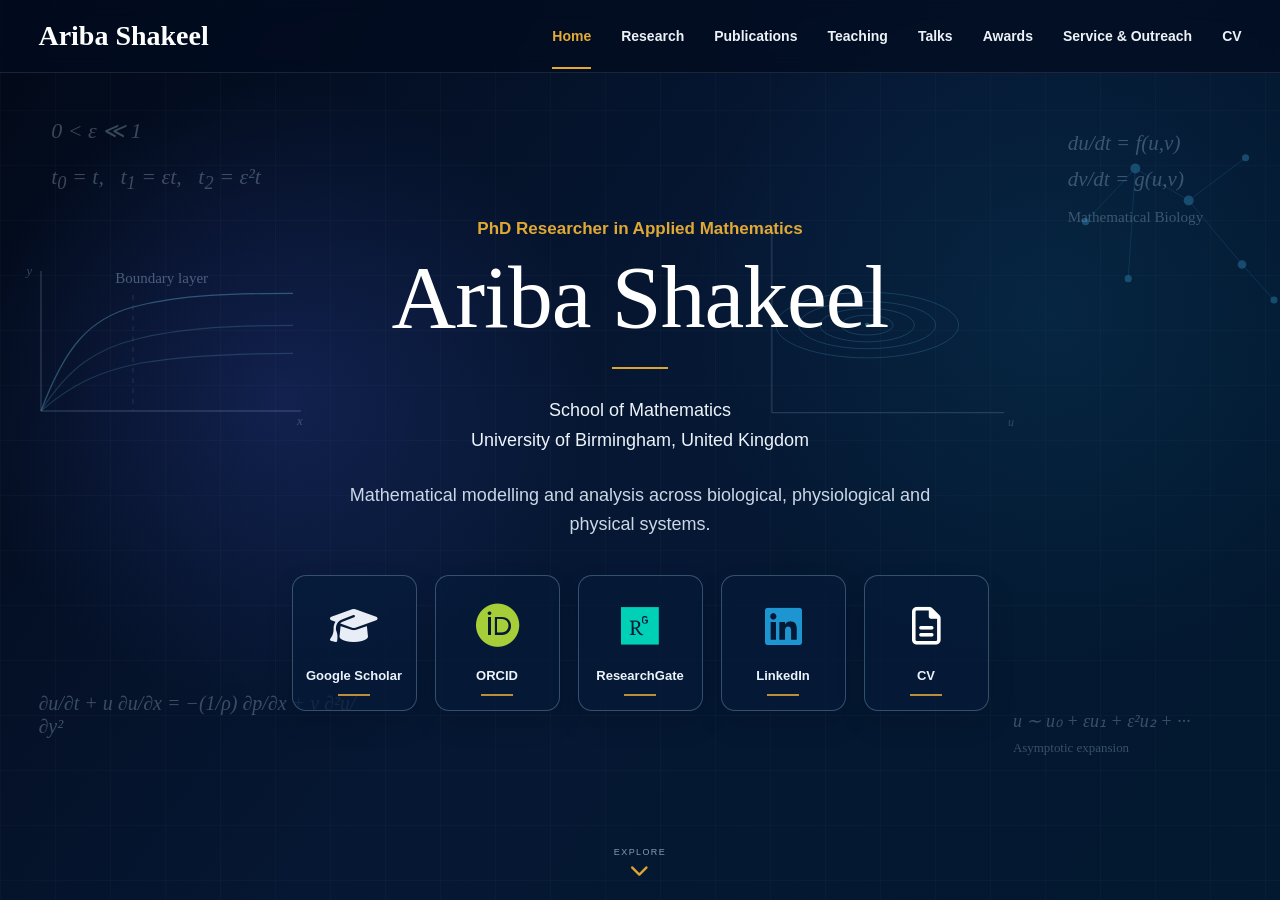
==== commit ea0a1f2f: "Update index.html" ====
--- a/index.html
+++ b/index.html
@@ -473,7 +473,7 @@
 
             <!-- GOOGLE SCHOLAR -->
 
-            <a href="YOUR_GOOGLE_SCHOLAR_URL"
+            <a href="https://scholar.google.com/citations?view_op=list_works&hl=en&hl=en&user=sVrRHyoAAAAJ"
                target="_blank"
                rel="noopener noreferrer"
                class="profile-card scholar-card">
@@ -525,7 +525,7 @@
 
             <!-- RESEARCHGATE -->
 
-            <a href="YOUR_RESEARCHGATE_URL"
+            <a href="https://www.researchgate.net/profile/Ariba-Shakeel?ev=hdr_xprf"
                target="_blank"
                rel="noopener noreferrer"
                class="profile-card">
@@ -551,7 +551,7 @@
 
             <!-- LINKEDIN -->
 
-            <a href="YOUR_LINKEDIN_URL"
+            <a href="https://www.linkedin.com/in/ariba-shakeel-23b329423?utm_source=share_via&utm_content=profile&utm_medium=member_ios"
                target="_blank"
                rel="noopener noreferrer"
                class="profile-card">
--- a/style.css
+++ b/style.css
@@ -6,100 +6,93 @@
     box-sizing: border-box;
 }
 
-html {
-    scroll-behavior: smooth;
-}
-
+html,
 body {
-
     margin: 0;
-
-    background: #fbfaf7;
-
-    color: #172033;
-
+    min-height: 100%;
+}
+
+body {
     font-family:
         "Segoe UI",
         Arial,
         sans-serif;
 
-    line-height: 1.65;
+    background: #03142d;
 }
 
 a {
     text-decoration: none;
 }
 
-.container {
-
-    width: min(1080px, 90%);
-
-    margin: auto;
-}
-
-.section {
-
-    padding:
-        72px 0;
-}
-
-.soft-section {
+
+/* =========================================================
+   NAVIGATION
+========================================================= */
+
+.navbar {
+
+    position: absolute;
+
+    top: 0;
+    left: 0;
+
+    width: 100%;
+
+    z-index: 50;
 
     background:
-        #f2f4f6;
-}
-
-p {
-
-    color:
-        #536174;
-}
-
-h1,
-h2 {
+        rgba(2, 12, 31, .72);
+
+    border-bottom:
+        1px solid rgba(255,255,255,.10);
+
+    backdrop-filter:
+        blur(10px);
+}
+
+
+.nav-container {
+
+    width:
+        min(1400px, 94%);
+
+    min-height:
+        72px;
+
+    margin:
+        auto;
+
+    display:
+        flex;
+
+    align-items:
+        center;
+
+    justify-content:
+        space-between;
+}
+
+
+.brand {
+
+    color:
+        white;
 
     font-family:
         Georgia,
         "Times New Roman",
         serif;
-}
-
-
-/* =========================================================
-   NAVIGATION
-========================================================= */
-
-.navbar {
-
-    position: absolute;
-
-    top: 0;
-    left: 0;
-
-    width: 100%;
-
-    z-index: 100;
-
-    background:
-        rgba(2, 12, 31, .58);
-
-    border-bottom:
-        1px solid rgba(255,255,255,.09);
-
-    backdrop-filter:
-        blur(10px);
-}
-
-.nav-container {
-
-    width:
-        min(1260px, 94%);
-
-    min-height:
-        64px;
-
-    margin:
-        auto;
+
+    font-size:
+        28px;
+
+    font-weight:
+        600;
+}
+
+
+.nav-links {
 
     display:
         flex;
@@ -107,55 +100,67 @@
     align-items:
         center;
 
-    justify-content:
-        space-between;
-}
-
-.brand {
-
-    color:
-        white;
-
-    font-family:
-        Georgia,
-        serif;
-
-    font-size:
-        22px;
+    gap:
+        30px;
+}
+
+
+.nav-links a {
+
+    position:
+        relative;
+
+    color:
+        #edf2f8;
+
+    font-size:
+        14px;
 
     font-weight:
         600;
-}
-
-.nav-links {
-
-    display:
-        flex;
-
-    gap:
-        20px;
-}
-
-.nav-links a {
-
-    color:
-        #ecf1f8;
-
-    font-size:
-        12px;
-
-    font-weight:
-        600;
 
     transition:
         .2s;
 }
 
+
 .nav-links a:hover {
 
     color:
-        #e2ae44;
-}
+        #e4ac36;
+}
+
+
+.nav-links a.active {
+
+    color:
+        #e4ac36;
+}
+
+
+.nav-links a.active::after {
+
+    content: "";
+
+    position:
+        absolute;
+
+    left:
+        0;
+
+    right:
+        0;
+
+    bottom:
+        -25px;
+
+    height:
+        2px;
+
+    background:
+        #e4a72f;
+}
+
 
 
 /* =========================================================
@@ -164,12 +169,15 @@
 
 .hero {
 
-    min-height:
-        620px;
-
     position:
         relative;
 
+    width:
+        100%;
+
+    min-height:
+        100vh;
+
     overflow:
         hidden;
 
@@ -188,27 +196,28 @@
     background:
 
         radial-gradient(
-            circle at 18% 45%,
-            rgba(67, 81, 190, .23),
-            transparent 25%
+            circle at 22% 44%,
+            rgba(58, 79, 190, .25),
+            transparent 28%
         ),
 
         radial-gradient(
-            circle at 80% 32%,
-            rgba(24, 131, 172, .12),
-            transparent 25%
+            circle at 82% 35%,
+            rgba(17, 139, 180, .12),
+            transparent 30%
         ),
 
         linear-gradient(
             125deg,
-            #020918,
-            #071938 52%,
-            #03162a
+            #020918 0%,
+            #061733 48%,
+            #02192f 100%
         );
 }
 
 
-/* subtle grid */
+
+/* subtle background grid */
 
 .hero::before {
 
@@ -234,12 +243,13 @@
         );
 
     background-size:
-        52px 52px;
-}
+        55px 55px;
+}
+
 
 
 /* =========================================================
-   MATHEMATICAL BACKGROUND
+   BACKGROUND MATHEMATICS
 ========================================================= */
 
 .math-background {
@@ -250,1339 +260,713 @@
     inset:
         0;
 
+    z-index:
+        1;
+
     pointer-events:
         none;
 }
 
 
-.math-text {
+.math-note {
 
     position:
         absolute;
 
+    color:
+        rgba(190, 216, 242, .29);
+
+    font-family:
+        Georgia,
+        "Times New Roman",
+        serif;
+
+    font-style:
+        italic;
+}
+
+
+.math-note span {
+
     display:
-        flex;
-
-    flex-direction:
-        column;
-
-    gap:
-        9px;
-
-    color:
-        rgba(186, 211, 240, .14);
+        block;
+
+    margin-top:
+        8px;
+
+    font-size:
+        .72em;
+
+    font-style:
+        normal;
+}
+
+
+.asymptotic-note {
+
+    top:
+        12%;
+
+    left:
+        4%;
+
+    font-size:
+        22px;
+
+    line-height:
+        2.1;
+}
+
+
+.fluid-equation {
+
+    left:
+        3%;
+
+    bottom:
+        18%;
+
+    max-width:
+        340px;
+
+    font-size:
+        20px;
+}
+
+
+.biology-equation {
+
+    right:
+        6%;
+
+    top:
+        14%;
+
+    font-size:
+        21px;
+
+    line-height:
+        1.7;
+}
+
+
+.expansion-note {
+
+    right:
+        7%;
+
+    bottom:
+        16%;
+
+    font-size:
+        18px;
+}
+
+
+.background-label {
+
+    position:
+        absolute;
+
+    color:
+        rgba(184, 210, 238, .38);
 
     font-family:
         Georgia,
         serif;
-}
-
-
-.asymptotic-text {
+
+    font-size:
+        15px;
+}
+
+
+.boundary-label {
 
     left:
-        6%;
+        9%;
 
     top:
-        25%;
-
-    font-size:
-        19px;
-
-    transform:
-        rotate(-4deg);
-}
-
-
-.equation-text {
-
-    right:
-        7%;
-
-    top:
-        20%;
-
-    font-size:
-        17px;
-
-    transform:
-        rotate(3deg);
-}
-
-
-.hero-curve {
+        30%;
+}
+
+
+/* boundary layer graphic */
+
+.boundary-layer-graphic {
 
     position:
         absolute;
 
     left:
-        2%;
-
-    bottom:
-        5%;
+        1%;
+
+    top:
+        27%;
 
     width:
-        31%;
+        25%;
 
     max-width:
-        470px;
+        410px;
 
     opacity:
-        .20;
-}
-
-
-.soft-line {
+        .50;
+}
+
+
+.math-line {
 
     stroke:
-        #9ab8dc;
+        rgba(180,211,238,.6);
+
+    stroke-width:
+        1.2;
+}
+
+
+.math-curve {
+
+    fill:
+        none;
+
+    stroke:
+        rgba(109,195,230,.72);
+
+    stroke-width:
+        1.5;
+}
+
+
+.math-curve.faint {
+
+    opacity:
+        .55;
+}
+
+
+.dash-line {
+
+    stroke:
+        rgba(123,169,209,.5);
 
     stroke-width:
         1;
-}
-
-
-.dash-line {
-
-    stroke:
-        #7090b5;
-
-    stroke-width:
-        1;
 
     stroke-dasharray:
         6 7;
 }
 
 
-.soft-curve {
+.axis-label {
 
     fill:
-        none;
-
-    stroke:
-        #c6def6;
-
-    stroke-width:
-        2;
-}
-
-
-.phase-graphic {
-
-    position:
-        absolute;
-
-    right:
-        -5%;
-
-    top:
-        7%;
-
-    width:
-        35%;
-
-    max-width:
-        500px;
-
-    opacity:
-        .12;
-}
-
-
-.orbit {
-
-    fill:
-        none;
-
-    stroke:
-        #70badc;
-
-    stroke-width:
-        1.2;
-}
-
-
-.network-graphic {
-
-    position:
-        absolute;
-
-    left:
-        22%;
-
-    top:
-        4%;
-
-    width:
-        25%;
-
-    max-width:
-        350px;
-
-    opacity:
-        .12;
-}
-
-
-.network-line {
-
-    stroke:
-        #56a8da;
-
-    stroke-width:
-        1.2;
-}
-
-
-.network-node {
-
-    fill:
-        #6fc4e8;
-}
-
-
-/* =========================================================
-   HERO CONTENT
-========================================================= */
-
-.hero-content {
-
-    position:
-        relative;
-
-    z-index:
-        5;
-
-    max-width:
-        720px;
-
-    padding:
-        100px 25px 65px;
-
-    text-align:
-        center;
-}
-
-
-.hero-kicker {
-
-    color:
-        #dbaa42;
-
-    font-size:
-        13px;
-
-    font-weight:
-        700;
-}
-
-
-.hero-content h1 {
-
-    margin:
-        10px 0 0;
-
-    font-size:
-        clamp(52px, 6vw, 76px);
-
-    font-weight:
-        500;
-
-    line-height:
-        1;
-}
-
-
-.gold-line {
-
-    width:
-        44px;
-
-    height:
-        2px;
-
-    margin:
-        22px auto;
-
-    background:
-        #dba33b;
-}
-
-
-.hero-affiliation {
-
-    color:
-        #d7e1ef;
-
-    font-size:
-        15px;
-
-    line-height:
-        1.7;
-}
-
-
-.hero-description {
-
-    max-width:
-        550px;
-
-    margin:
-        19px auto;
-
-    color:
-        #bbcadd;
-
-    font-size:
-        15px;
-}
-
-
-.profile-links {
-
-    display:
-        flex;
-
-    flex-wrap:
-        wrap;
-
-    justify-content:
-        center;
-
-    gap:
-        17px;
-
-    margin-top:
-        25px;
-}
-
-
-.profile-links a {
-
-    color:
-        #dfeaf6;
-
-    font-size:
-        12px;
-
-    transition:
-        .2s;
-}
-
-
-.profile-links i {
-
-    margin-right:
-        4px;
-}
-
-
-.profile-links a:hover {
-
-    color:
-        #e4ad42;
-}
-
-
-.scroll-down {
-
-    position:
-        absolute;
-
-    bottom:
-        20px;
-
-    left:
-        50%;
-
-    transform:
-        translateX(-50%);
-
-    z-index:
-        5;
-
-    display:
-        flex;
-
-    flex-direction:
-        column;
-
-    text-align:
-        center;
-
-    color:
-        #7188a4;
-
-    font-size:
-        10px;
-
-    letter-spacing:
-        1px;
-
-    text-transform:
-        uppercase;
-}
-
-
-/* =========================================================
-   SECTION TYPOGRAPHY
-========================================================= */
-
-.eyebrow {
-
-    color:
-        #164d84;
-
-    text-transform:
-        uppercase;
-
-    letter-spacing:
-        2px;
-
-    font-size:
-        10px;
-
-    font-weight:
-        800;
-}
-
-
-.eyebrow::after {
-
-    content: "";
-
-    display:
-        block;
-
-    width:
-        34px;
-
-    height:
-        2px;
-
-    margin-top:
-        8px;
-
-    background:
-        #d59c35;
-}
-
-
-.section-title {
-
-    margin:
-        10px 0 33px;
-
-    color:
-        #152f4e;
-
-    font-size:
-        clamp(27px, 3vw, 34px);
-
-    font-weight:
-        500;
-}
-
-
-/* =========================================================
-   ABOUT
-========================================================= */
-
-.about-layout {
-
-    display:
-        grid;
-
-    grid-template-columns:
-        1fr 220px;
-
-    gap:
-        65px;
-
-    align-items:
-        center;
-}
-
-
-.about-content h2 {
-
-    color:
-        #142d4a;
-
-    font-size:
-        31px;
-
-    font-weight:
-        500;
-
-    line-height:
-        1.3;
-}
-
-
-.about-content p {
-
-    max-width:
-        700px;
-
-    font-size:
-        14.5px;
-}
-
-
-.about-content a {
-
-    color:
-        #14508c;
-
-    font-weight:
-        700;
-}
-
-
-.about-content a:hover {
-
-    text-decoration:
-        underline;
-}
-
-
-.portrait-wrapper {
-
-    display:
-        flex;
-
-    justify-content:
-        center;
-}
-
-
-.portrait {
-
-    width:
-        205px;
-
-    height:
-        255px;
-
-    object-fit:
-        cover;
-
-    object-position:
-        center 42%;
-
-    border-radius:
-        11px;
-
-    box-shadow:
-        0 12px 30px rgba(27,42,62,.13);
-}
-
-
-/* =========================================================
-   RESEARCH
-========================================================= */
-
-.research-feature {
-
-    display:
-        grid;
-
-    grid-template-columns:
-        85px 1fr;
-
-    gap:
-        35px;
-
-    padding:
-        27px 0 45px;
-}
-
-
-.research-index {
-
-    color:
-        #d19a36;
+        rgba(185,211,238,.55);
 
     font-family:
         Georgia,
         serif;
 
+    font-style:
+        italic;
+
+    font-size:
+        16px;
+}
+
+
+/* phase plane */
+
+.phase-plane {
+
+    position:
+        absolute;
+
+    right:
+        18%;
+
+    top:
+        23%;
+
+    width:
+        25%;
+
+    max-width:
+        400px;
+
+    opacity:
+        .40;
+}
+
+
+.phase-orbit {
+
+    fill:
+        none;
+
+    stroke:
+        rgba(81,173,221,.68);
+
+    stroke-width:
+        1.1;
+}
+
+
+.phase-point {
+
+    fill:
+        rgba(91,196,237,.9);
+}
+
+
+/* biology network */
+
+.biology-network {
+
+    position:
+        absolute;
+
+    right:
+        -2%;
+
+    top:
+        12%;
+
+    width:
+        20%;
+
+    max-width:
+        350px;
+
+    opacity:
+        .36;
+}
+
+
+.network-line {
+
+    stroke:
+        rgba(47,157,215,.64);
+
+    stroke-width:
+        1;
+}
+
+
+.network-node {
+
+    fill:
+        rgba(64,179,232,.85);
+}
+
+
+
+/* =========================================================
+   HERO MAIN CONTENT
+========================================================= */
+
+.hero-content {
+
+    position:
+        relative;
+
+    z-index:
+        10;
+
+    width:
+        min(780px, 90%);
+
+    padding:
+        105px 20px 75px;
+
+    text-align:
+        center;
+}
+
+
+.hero-kicker {
+
+    color:
+        #e0a834;
+
+    font-size:
+        17px;
+
+    font-weight:
+        700;
+
+    margin-bottom:
+        14px;
+}
+
+
+.hero-content h1 {
+
+    margin:
+        0;
+
+    color:
+        white;
+
+    font-family:
+        Georgia,
+        "Times New Roman",
+        serif;
+
+    font-size:
+        clamp(58px, 7vw, 92px);
+
+    font-weight:
+        500;
+
+    line-height:
+        .98;
+
+    letter-spacing:
+        -1px;
+}
+
+
+.gold-divider {
+
+    width:
+        56px;
+
+    height:
+        2px;
+
+    margin:
+        27px auto;
+
+    background:
+        #dda336;
+}
+
+
+.hero-affiliation {
+
+    margin:
+        0;
+
+    color:
+        #edf3fa;
+
+    font-size:
+        18px;
+
+    line-height:
+        1.65;
+}
+
+
+.hero-summary {
+
+    max-width:
+        650px;
+
+    margin:
+        25px auto 0;
+
+    color:
+        #cbd7e6;
+
+    font-size:
+        18px;
+
+    line-height:
+        1.6;
+}
+
+
+
+/* =========================================================
+   LARGE PROFILE ICON CARDS
+========================================================= */
+
+.profile-cards {
+
+    display:
+        flex;
+
+    justify-content:
+        center;
+
+    align-items:
+        stretch;
+
+    flex-wrap:
+        wrap;
+
+    gap:
+        18px;
+
+    margin-top:
+        37px;
+}
+
+
+.profile-card {
+
+    width:
+        125px;
+
+    min-height:
+        130px;
+
+    padding:
+        18px 10px 14px;
+
+    display:
+        flex;
+
+    flex-direction:
+        column;
+
+    align-items:
+        center;
+
+    justify-content:
+        center;
+
+    gap:
+        11px;
+
+    color:
+        white;
+
+    border:
+        1px solid rgba(144,184,220,.34);
+
+    border-radius:
+        14px;
+
+    background:
+        rgba(6,27,58,.72);
+
+    box-shadow:
+        0 12px 28px rgba(0,0,0,.12);
+
+    transition:
+        transform .2s,
+        border-color .2s,
+        background .2s;
+}
+
+
+.profile-card:hover {
+
+    transform:
+        translateY(-5px);
+
+    border-color:
+        rgba(224,169,57,.78);
+
+    background:
+        rgba(9,38,76,.9);
+}
+
+
+.profile-card span {
+
+    color:
+        #ecf3fb;
+
+    font-size:
+        13px;
+
+    font-weight:
+        600;
+}
+
+
+.profile-icon {
+
+    width:
+        63px;
+
+    height:
+        63px;
+
+    display:
+        flex;
+
+    align-items:
+        center;
+
+    justify-content:
+        center;
+
+    color:
+        white;
+
+    font-size:
+        38px;
+}
+
+
+.orcid-icon {
+
+    color:
+        #a6ce39;
+
+    font-size:
+        45px;
+}
+
+
+.researchgate-icon {
+
+    color:
+        #00d0b5;
+
+    font-size:
+        43px;
+}
+
+
+.linkedin-icon {
+
+    color:
+        #1d95d0;
+
     font-size:
         42px;
-
-    line-height:
-        1;
-}
-
-
-.muted-index {
-
-    color:
-        #a5adb6;
-}
-
-
-.research-status {
-
-    color:
-        #b17d2a;
+}
+
+
+.scholar-card .profile-icon {
+
+    color:
+        #e9eef6;
+}
+
+
+
+/* small gold accent underneath */
+
+.profile-card::after {
+
+    content: "";
+
+    width:
+        32px;
+
+    height:
+        2px;
+
+    background:
+        #dca338;
+
+    opacity:
+        .85;
+}
+
+
+
+/* =========================================================
+   EXPLORE ARROW
+========================================================= */
+
+.hero-scroll {
+
+    position:
+        absolute;
+
+    z-index:
+        10;
+
+    left:
+        50%;
+
+    bottom:
+        20px;
+
+    transform:
+        translateX(-50%);
+
+    display:
+        flex;
+
+    flex-direction:
+        column;
+
+    align-items:
+        center;
+
+    gap:
+        4px;
+
+    color:
+        #8399b2;
+
+    font-size:
+        9px;
+
+    letter-spacing:
+        1.4px;
 
     text-transform:
         uppercase;
-
-    letter-spacing:
-        1.3px;
-
-    font-size:
-        10px;
-
-    font-weight:
-        700;
-}
-
-
-.previous-status {
-
-    color:
-        #7b8793;
-}
-
-
-.research-body {
-
-    max-width:
-        820px;
-}
-
-
-.research-body h3 {
-
-    margin:
-        7px 0 17px;
-
-    color:
-        #173858;
-
-    font-family:
-        Georgia,
-        serif;
-
-    font-size:
-        25px;
-
-    font-weight:
-        500;
-
-    line-height:
-        1.4;
-}
-
-
-.research-body p {
-
-    font-size:
-        14px;
-}
-
-
-.research-tags {
-
-    display:
-        flex;
-
-    flex-wrap:
-        wrap;
-
-    gap:
-        8px;
-
-    margin-top:
-        20px;
-}
-
-
-.research-tags span {
-
-    padding:
-        5px 10px;
-
-    background:
-        white;
-
-    border:
-        1px solid #dbe1e6;
-
-    border-radius:
-        30px;
-
-    color:
-        #3a536d;
-
-    font-size:
-        10.5px;
-}
-
-
-.methods-section {
-
-    margin:
-        18px 0 50px 120px;
-
-    padding:
-        30px 0;
-
-    border-top:
-        1px solid #dfe3e6;
-
-    border-bottom:
-        1px solid #dfe3e6;
-}
-
-
-.methods-heading {
-
-    color:
-        #a97628;
-
-    text-transform:
-        uppercase;
-
-    letter-spacing:
-        1.4px;
-
-    font-size:
-        10px;
-
-    font-weight:
-        700;
-
-    margin-bottom:
-        20px;
-}
-
-
-.methods-grid {
-
-    display:
-        grid;
-
-    grid-template-columns:
-        1fr 1fr;
-
-    gap:
-        60px;
-}
-
-
-.methods-grid h4 {
-
-    margin:
-        0 0 12px;
-
-    color:
-        #173b61;
-
-    font-size:
-        15px;
-}
-
-
-.methods-grid p {
-
-    margin:
-        4px 0;
-
-    color:
-        #657285;
-
-    font-size:
-        12.5px;
-}
-
-
-.previous-research {
-
-    border-top:
-        1px solid #dfe3e6;
-}
-
-
-.future-note {
-
-    margin-top:
-        20px;
-
-    color:
-        #8a949f;
-
-    font-size:
-        11px;
-
-    font-style:
-        italic;
-}
-
-
-/* =========================================================
-   PUBLICATIONS
-========================================================= */
-
-.publication {
-
-    display:
-        grid;
-
-    grid-template-columns:
-        85px 1fr;
-
-    gap:
-        30px;
-
-    padding:
-        29px 0;
-
-    border-bottom:
-        1px solid #e0e3e6;
-}
-
-
-.publication-year {
-
-    color:
-        #b98431;
-
-    font-family:
-        Georgia,
-        serif;
+}
+
+
+.hero-scroll i {
+
+    color:
+        #dda433;
 
     font-size:
         19px;
 }
 
-
-.publication-content h3 {
-
-    margin:
-        0 0 8px;
-
-    max-width:
-        800px;
-
-    color:
-        #173a60;
-
-    font-family:
-        Georgia,
-        serif;
-
-    font-size:
-        18px;
-
-    line-height:
-        1.45;
-}
-
-
-.publication-content p {
-
-    margin:
-        5px 0;
-
-    font-size:
-        13px;
-}
-
-
-.publication-journal {
-
-    color:
-        #76818e;
-}
-
-
-.editorial-link {
-
-    display:
-        inline-block;
-
-    margin-top:
-        8px;
-
-    color:
-        #14508b;
-
-    font-size:
-        11.5px;
-
-    font-weight:
-        700;
-}
-
-
-.editorial-link i {
-
-    margin-left:
-        4px;
-}
-
-
-/* =========================================================
-   TEACHING
-========================================================= */
-
-.position-row {
-
-    display:
-        flex;
-
-    justify-content:
-        space-between;
-
-    align-items:
-        start;
-
-    gap:
-        30px;
-
-    padding-bottom:
-        18px;
-
-    border-bottom:
-        1px solid #dfe3e6;
-}
-
-
-.position-row h3 {
-
-    margin:
-        0;
-
-    color:
-        #173958;
-
-    font-size:
-        17px;
-}
-
-
-.position-row p {
-
-    margin:
-        4px 0 0;
-}
-
-
-.position-row > span {
-
-    color:
-        #a77a34;
-
-    font-size:
-        11px;
-}
-
-
-.teaching-list {
-
-    margin-top:
-        22px;
-}
-
-
-.teaching-list p {
-
-    margin:
-        0;
-
-    padding:
-        9px 0;
-
-    border-bottom:
-        1px solid #dfe3e6;
-
-    font-size:
-        13px;
-}
-
-
-/* =========================================================
-   PRESENTATIONS
-========================================================= */
-
-.presentation-list {
-
-    margin-bottom:
-        50px;
-}
-
-
-.presentation {
-
-    display:
-        grid;
-
-    grid-template-columns:
-        70px 1fr;
-
-    gap:
-        28px;
-
-    padding:
-        18px 0;
-
-    border-bottom:
-        1px solid #e0e3e6;
-}
-
-
-.presentation > span {
-
-    color:
-        #b47f2e;
-
-    font-family:
-        Georgia,
-        serif;
-}
-
-
-.presentation h3 {
-
-    margin:
-        0 0 4px;
-
-    color:
-        #173a60;
-
-    font-size:
-        14px;
-
-    line-height:
-        1.45;
-}
-
-
-.presentation p {
-
-    margin:
-        0;
-
-    color:
-        #687586;
-
-    font-size:
-        12.5px;
-}
-
-
-.subsection-title {
-
-    margin:
-        45px 0 20px;
-
-    color:
-        #183958;
-
-    font-size:
-        25px;
-
-    font-weight:
-        500;
-}
-
-
-/* =========================================================
-   AWARDS
-========================================================= */
-
-.award {
-
-    display:
-        grid;
-
-    grid-template-columns:
-        110px 1fr;
-
-    gap:
-        30px;
-
-    padding:
-        20px 0;
-
-    border-bottom:
-        1px solid #dfe3e6;
-}
-
-
-.award > span {
-
-    color:
-        #a9782e;
-
-    font-family:
-        Georgia,
-        serif;
-
-    font-size:
-        13px;
-}
-
-
-.award h3 {
-
-    margin:
-        0 0 4px;
-
-    color:
-        #173b60;
-
-    font-size:
-        15px;
-}
-
-
-.award p {
-
-    margin:
-        0;
-
-    font-size:
-        12.5px;
-}
-
-
-/* =========================================================
-   SERVICE
-========================================================= */
-
-.service-grid {
-
-    display:
-        grid;
-
-    grid-template-columns:
-        repeat(3, 1fr);
-
-    gap:
-        30px;
-}
-
-
-.service-grid article {
-
-    border-top:
-        2px solid #d1a048;
-
-    padding-top:
-        17px;
-}
-
-
-.service-grid span {
-
-    color:
-        #8994a0;
-
-    font-size:
-        10px;
-}
-
-
-.service-grid h3 {
-
-    color:
-        #173b60;
-
-    font-size:
-        15px;
-}
-
-
-.service-grid p {
-
-    font-size:
-        12.5px;
-}
-
-
-/* =========================================================
-   CV / PROFILE
-========================================================= */
-
-.profile-section {
-
-    padding:
-        58px 0;
-
-    color:
-        white;
-
-    background:
-        linear-gradient(
-            120deg,
-            #06162f,
-            #083754
-        );
-}
-
-
-.profile-layout {
-
-    display:
-        flex;
-
-    justify-content:
-        space-between;
-
-    align-items:
-        center;
-
-    gap:
-        30px;
-}
-
-
-.profile-label {
-
-    color:
-        #d4a446;
-
-    text-transform:
-        uppercase;
-
-    letter-spacing:
-        1.2px;
-
-    font-size:
-        10px;
-}
-
-
-.profile-layout h2 {
-
-    margin:
-        5px 0;
-
-    color:
-        white;
-
-    font-size:
-        30px;
-
-    font-weight:
-        500;
-}
-
-
-.profile-layout p {
-
-    color:
-        #cbd9e9;
-}
-
-
-.profile-actions {
-
-    display:
-        flex;
-
-    gap:
-        9px;
-}
-
-
-.profile-button {
-
-    padding:
-        9px 16px;
-
-    border:
-        1px solid rgba(255,255,255,.35);
-
-    border-radius:
-        4px;
-
-    color:
-        white;
-
-    font-size:
-        11px;
-
-    font-weight:
-        600;
-}
-
-
-.primary-profile-button {
-
-    border:
-        none;
-
-    background:
-        #cc922c;
-}
-
-
-/* =========================================================
-   FOOTER
-========================================================= */
-
-footer {
-
-    padding:
-        20px 0;
-
-    background:
-        #020c1d;
-
-    color:
-        #8fa1b8;
-
-    font-size:
-        10px;
-}
-
-
-.footer-layout {
-
-    display:
-        flex;
-
-    justify-content:
-        space-between;
-
-    gap:
-        20px;
-}
 
 
 /* =========================================================
    TABLET
 ========================================================= */
 
-@media (max-width: 950px) {
+@media (max-width: 1100px) {
+
 
     .nav-links {
 
         gap:
+            16px;
+    }
+
+
+    .nav-links a {
+
+        font-size:
             12px;
     }
 
-    .nav-links a {
-
-        font-size:
-            10.5px;
-    }
-
-    .service-grid {
-
-        grid-template-columns:
-            1fr 1fr;
-    }
-
-}
+
+    .boundary-layer-graphic {
+
+        width:
+            30%;
+    }
+
+
+    .phase-plane {
+
+        right:
+            8%;
+
+        width:
+            30%;
+    }
+
+
+    .biology-network {
+
+        opacity:
+            .24;
+    }
+
+
+}
+
 
 
 /* =========================================================
@@ -1592,14 +976,7 @@
 @media (max-width: 760px) {
 
 
-    .container {
-
-        width:
-            88%;
-    }
-
-
-    /* NAVIGATION */
+    /* navigation */
 
     .navbar {
 
@@ -1627,10 +1004,10 @@
             block;
 
         margin-bottom:
-            9px;
+            10px;
 
         font-size:
-            19px;
+            22px;
     }
 
 
@@ -1639,17 +1016,17 @@
         display:
             flex;
 
+        gap:
+            16px;
+
         overflow-x:
             auto;
 
         white-space:
             nowrap;
 
-        gap:
-            15px;
-
         padding-bottom:
-            3px;
+            5px;
     }
 
 
@@ -1667,333 +1044,225 @@
     }
 
 
-
-    /* HERO */
+    .nav-links a.active::after {
+
+        display:
+            none;
+    }
+
+
+
+    /* hero */
 
     .hero {
 
         min-height:
-            610px;
+            760px;
     }
 
 
     .hero-content {
 
+        width:
+            92%;
+
         padding:
-            55px 18px 60px;
+            70px 10px 70px;
+    }
+
+
+    .hero-kicker {
+
+        font-size:
+            12px;
     }
 
 
     .hero-content h1 {
 
         font-size:
-            47px;
-    }
-
-
-    .hero-kicker {
+            49px;
+    }
+
+
+    .hero-affiliation {
 
         font-size:
-            11px;
-    }
-
-
-    .hero-affiliation {
+            14px;
+    }
+
+
+    .hero-summary {
+
+        font-size:
+            14px;
+    }
+
+
+
+    /* keep mathematical identity visible */
+
+    .asymptotic-note {
+
+        top:
+            5%;
+
+        left:
+            3%;
 
         font-size:
             13px;
-    }
-
-
-    .hero-description {
-
-        font-size:
-            13px;
-    }
-
-
-    .profile-links {
-
-        gap:
-            11px;
-    }
-
-
-    .profile-links a {
-
-        font-size:
-            10.5px;
-    }
-
-
-
-    /* MATHS REMAINS ON MOBILE */
-
-    .asymptotic-text {
-
-        left:
-            3%;
-
-        top:
-            10%;
-
-        font-size:
-            13px;
 
         opacity:
-            .65;
-    }
-
-
-    .equation-text {
+            .55;
+    }
+
+
+    .fluid-equation,
+    .biology-equation {
 
         display:
             none;
     }
 
 
-    .hero-curve {
+    .boundary-label {
+
+        display:
+            none;
+    }
+
+
+    .boundary-layer-graphic {
+
+        left:
+            -13%;
+
+        top:
+            22%;
 
         width:
-            68%;
-
-        left:
-            -15%;
+            66%;
+
+        opacity:
+            .22;
+    }
+
+
+    .phase-plane {
+
+        right:
+            -25%;
+
+        top:
+            17%;
+
+        width:
+            70%;
+
+        opacity:
+            .20;
+    }
+
+
+    .biology-network {
+
+        right:
+            -20%;
 
         bottom:
             2%;
 
-        opacity:
-            .14;
-    }
-
-
-    .phase-graphic {
+        top:
+            auto;
 
         width:
             65%;
 
+        opacity:
+            .16;
+    }
+
+
+    .expansion-note {
+
         right:
-            -30%;
-
-        top:
-            10%;
+            4%;
+
+        bottom:
+            6%;
+
+        font-size:
+            12px;
 
         opacity:
-            .10;
-    }
-
-
-    .network-graphic {
+            .45;
+    }
+
+
+
+    /* profile cards */
+
+    .profile-cards {
+
+        gap:
+            10px;
+
+        margin-top:
+            30px;
+    }
+
+
+    .profile-card {
 
         width:
-            52%;
-
-        left:
-            30%;
-
-        top:
-            4%;
-
-        opacity:
-            .08;
-    }
-
-
-
-    /* ABOUT */
-
-    .section {
+            92px;
+
+        min-height:
+            96px;
 
         padding:
-            55px 0;
-    }
-
-
-    .about-layout {
-
-        grid-template-columns:
-            1fr;
-
-        gap:
-            32px;
-    }
-
-
-    .about-content h2 {
+            11px 5px 9px;
+
+        border-radius:
+            10px;
+    }
+
+
+    .profile-icon {
+
+        width:
+            42px;
+
+        height:
+            42px;
 
         font-size:
             27px;
     }
 
 
-    .portrait-wrapper {
-
-        justify-content:
-            flex-start;
-    }
-
-
-    .portrait {
-
-        width:
-            170px;
-
-        height:
-            215px;
-    }
-
-
-
-    /* RESEARCH */
-
-    .research-feature {
-
-        grid-template-columns:
-            1fr;
-
-        gap:
-            10px;
-    }
-
-
-    .research-index {
+    .orcid-icon,
+    .researchgate-icon,
+    .linkedin-icon {
 
         font-size:
             31px;
     }
 
 
-    .research-body h3 {
+    .profile-card span {
 
         font-size:
-            21px;
-    }
-
-
-    .methods-section {
-
-        margin:
-            15px 0 45px;
-    }
-
-
-    .methods-grid {
-
-        grid-template-columns:
-            1fr;
-
-        gap:
-            25px;
-    }
-
-
-
-    /* PUBLICATIONS */
-
-    .publication {
-
-        grid-template-columns:
-            1fr;
-
-        gap:
-            4px;
-    }
-
-
-
-    /* TEACHING */
-
-    .position-row {
-
-        display:
-            block;
-    }
-
-
-    .position-row > span {
-
-        display:
-            inline-block;
-
-        margin-top:
-            8px;
-    }
-
-
-
-    /* TALKS */
-
-    .presentation {
-
-        grid-template-columns:
-            50px 1fr;
-
-        gap:
-            15px;
-    }
-
-
-
-    /* AWARDS */
-
-    .award {
-
-        grid-template-columns:
-            1fr;
-
-        gap:
-            5px;
-    }
-
-
-
-    /* SERVICE */
-
-    .service-grid {
-
-        grid-template-columns:
-            1fr;
-    }
-
-
-
-    /* PROFILE */
-
-    .profile-layout {
-
-        display:
-            block;
-    }
-
-
-    .profile-actions {
-
-        margin-top:
-            24px;
-
-        flex-wrap:
-            wrap;
-    }
-
-
-
-    /* FOOTER */
-
-    .footer-layout {
-
-        display:
-            block;
-    }
-
-
-    .footer-layout span {
-
-        display:
-            block;
-
-        margin-bottom:
-            4px;
-    }
-
-}
+            9.5px;
+    }
+
+
+    .profile-card::after {
+
+        width:
+            22px;
+    }
+
+
+}
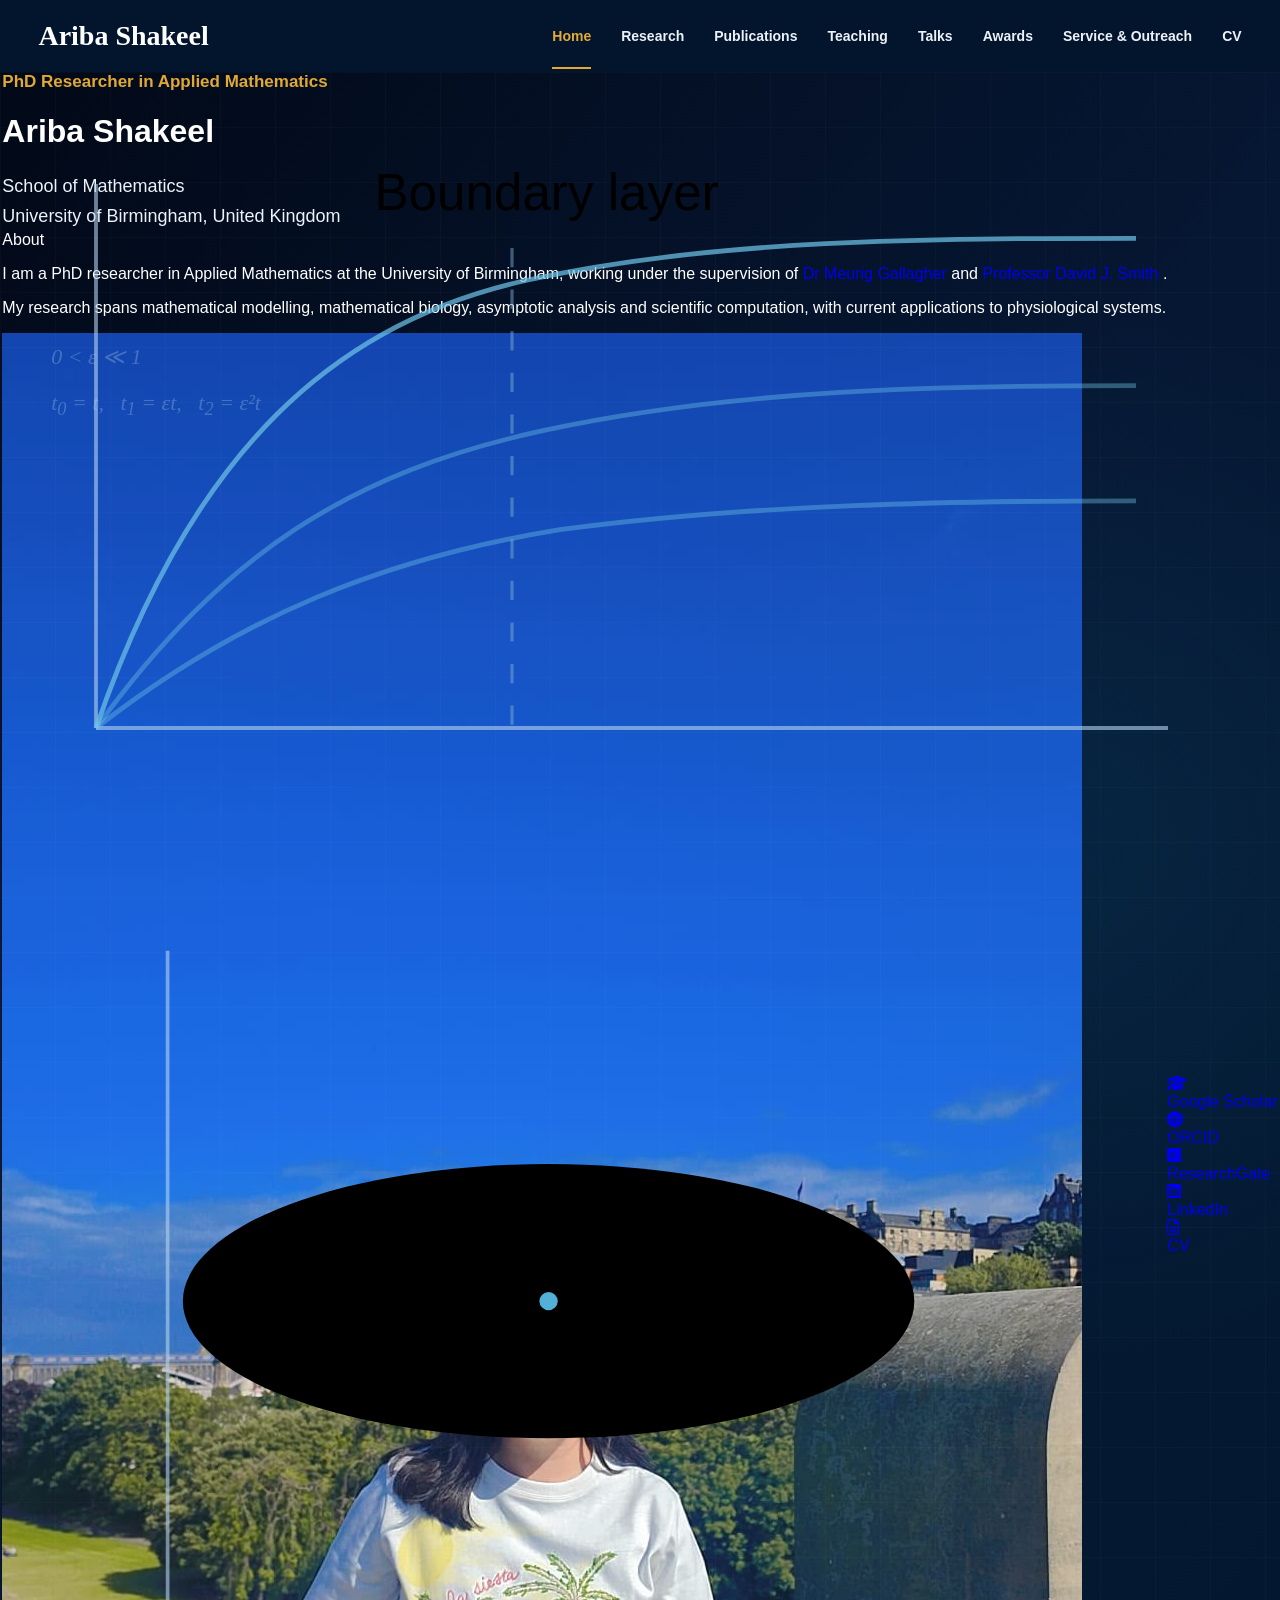
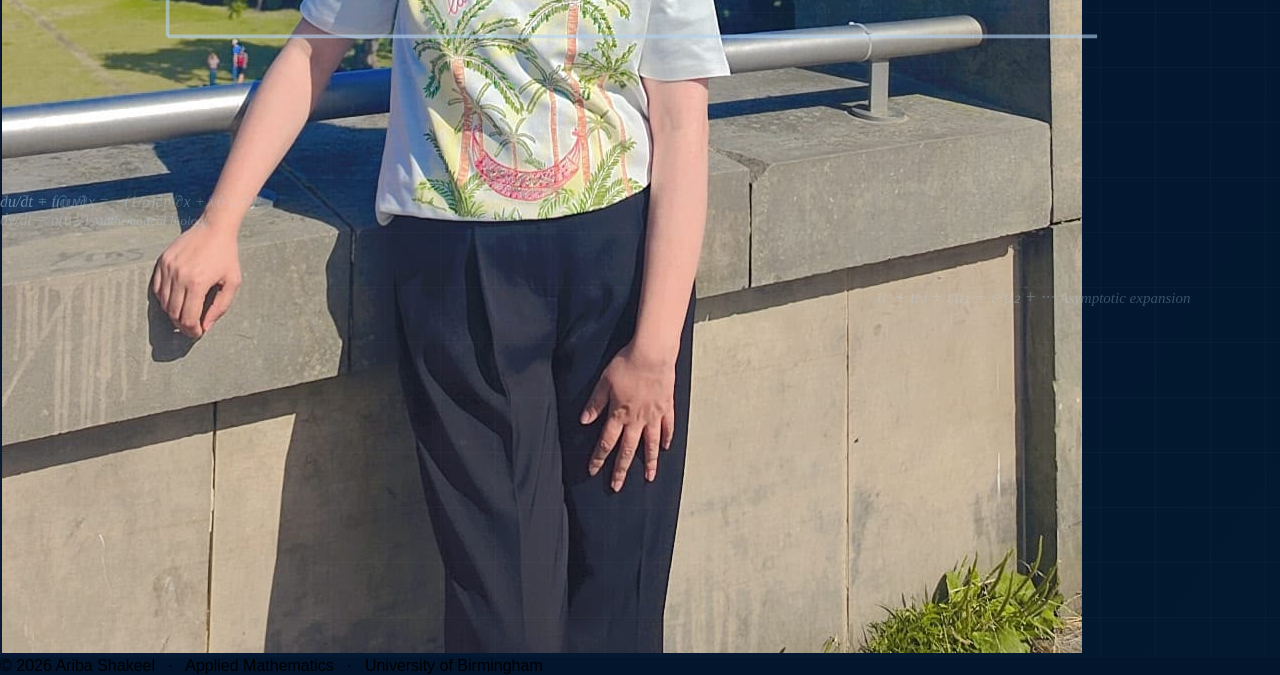
==== commit 4d91f3fc: "Update index.html" ====
--- a/index.html
+++ b/index.html
@@ -9,7 +9,7 @@
           content="width=device-width, initial-scale=1.0">
 
     <meta name="description"
-          content="Ariba Shakeel is a PhD Researcher in Applied Mathematics at the University of Birmingham, working in mathematical biology, mathematical modelling, asymptotic analysis and computational methods.">
+          content="Ariba Shakeel is a PhD Researcher in Applied Mathematics at the University of Birmingham.">
 
     <meta name="author"
           content="Ariba Shakeel">
@@ -18,25 +18,23 @@
         Ariba Shakeel | Applied Mathematics
     </title>
 
-    <!-- Font Awesome icons -->
     <link rel="stylesheet"
           href="https://cdnjs.cloudflare.com/ajax/libs/font-awesome/6.5.2/css/all.min.css">
 
-    <!-- Main stylesheet -->
     <link rel="stylesheet"
           href="style.css">
 
 </head>
 
 
-<body class="home-page">
-
-
-<!-- =========================================================
+<body class="homepage">
+
+
+<!-- =====================================================
      NAVIGATION
-========================================================= -->
-
-<nav class="navbar">
+===================================================== -->
+
+<nav class="home-navbar">
 
     <div class="nav-container">
 
@@ -90,537 +88,417 @@
 
 
 
-<!-- =========================================================
-     FULL SCREEN HERO
-========================================================= -->
+<!-- =====================================================
+     HERO
+===================================================== -->
 
 <main class="hero">
 
 
-    <!-- =====================================================
-         GENERAL MATHEMATICAL BACKGROUND
-    ====================================================== -->
+    <!-- subtle mathematical background -->
 
     <div class="math-background">
 
 
-        <!-- ASYMPTOTIC / MULTISCALE -->
-
         <div class="math-note asymptotic-note">
 
-            <div>
-                0 &lt; ε ≪ 1
-            </div>
-
-            <div>
-                t<sub>0</sub> = t,
-                &nbsp;
-                t<sub>1</sub> = εt,
-                &nbsp;
-                t<sub>2</sub> = ε²t
-            </div>
-
-        </div>
-
-
-
-        <!-- BOUNDARY LAYER -->
-
-        <div class="background-label boundary-label">
-
-            Boundary layer
-
-        </div>
-
-
-        <svg class="boundary-layer-graphic"
-             viewBox="0 0 400 250"
+            0 &lt; ε ≪ 1
+
+            <br>
+
+            t<sub>0</sub> = t,
+            &nbsp;
+            t<sub>1</sub> = εt,
+            &nbsp;
+            t<sub>2</sub> = ε²t
+
+        </div>
+
+
+
+        <!-- Boundary-layer style visual -->
+
+        <svg class="boundary-graphic"
+             viewBox="0 0 400 240"
              xmlns="http://www.w3.org/2000/svg">
 
-
-            <!-- AXES -->
-
-            <line x1="35"
-                  y1="210"
-                  x2="360"
-                  y2="210"
+            <line x1="30"
+                  y1="205"
+                  x2="365"
+                  y2="205"
                   class="math-line"/>
 
-            <line x1="35"
-                  y1="210"
-                  x2="35"
+            <line x1="30"
+                  y1="205"
+                  x2="30"
                   y2="35"
                   class="math-line"/>
 
 
-            <!-- BOUNDARY LAYER CURVES -->
-
             <path d="
-                M35 210
-                C65 130,95 95,150 80
-                C210 64,280 63,350 63
+                M30 205
+                C60 118,105 78,165 65
+                C225 52,290 52,355 52
             "
             class="math-curve"/>
 
 
             <path d="
-                M35 210
-                C70 155,105 132,155 120
-                C215 105,285 103,350 103
+                M30 205
+                C70 150,110 125,170 112
+                C230 99,295 98,355 98
             "
             class="math-curve faint"/>
 
 
             <path d="
-                M35 210
-                C75 175,110 160,160 150
-                C220 140,285 138,350 138
+                M30 205
+                C75 170,120 152,175 143
+                C235 135,300 134,355 134
             "
             class="math-curve faint"/>
 
 
-            <!-- CHARACTERISTIC SCALE -->
-
-            <line x1="150"
-                  y1="65"
-                  x2="150"
-                  y2="210"
+            <line x1="160"
+                  y1="55"
+                  x2="160"
+                  y2="205"
                   class="dash-line"/>
 
 
-            <text x="355"
-                  y="228"
-                  class="axis-label">
-
-                x
+            <text x="117"
+                  y="43"
+                  class="math-label">
+
+                Boundary layer
 
             </text>
 
-
-            <text x="17"
-                  y="40"
-                  class="axis-label">
-
-                y
-
-            </text>
-
-
         </svg>
 
 
 
-        <!-- FLUID DYNAMICS EQUATION -->
-
-        <div class="math-note fluid-equation">
+        <!-- phase plane -->
+
+        <svg class="phase-graphic"
+             viewBox="0 0 420 310"
+             xmlns="http://www.w3.org/2000/svg">
+
+
+            <line x1="55"
+                  y1="260"
+                  x2="360"
+                  y2="260"
+                  class="math-line"/>
+
+            <line x1="55"
+                  y1="260"
+                  x2="55"
+                  y2="35"
+                  class="math-line"/>
+
+
+            <ellipse cx="180"
+                     cy="150"
+                     rx="120"
+                     ry="45"
+                     class="phase-line"/>
+
+            <ellipse cx="180"
+                     cy="150"
+                     rx="90"
+                     ry="33"
+                     class="phase-line"/>
+
+            <ellipse cx="180"
+                     cy="150"
+                     rx="61"
+                     ry="23"
+                     class="phase-line"/>
+
+            <ellipse cx="180"
+                     cy="150"
+                     rx="32"
+                     ry="12"
+                     class="phase-line"/>
+
+
+            <circle cx="180"
+                    cy="150"
+                    r="3"
+                    class="phase-point"/>
+
+        </svg>
+
+
+
+        <div class="math-note biology-note">
+
+            du/dt = f(u,v)
+
+            <br>
+
+            dv/dt = g(u,v)
+
+            <small>
+                Mathematical biology
+            </small>
+
+        </div>
+
+
+
+        <div class="math-note fluid-note">
 
             ∂u/∂t
             +
-            u ∂u/∂x
+            u∂u/∂x
             =
-            −(1/ρ) ∂p/∂x
+            −(1/ρ)∂p/∂x
             +
-            ν ∂²u/∂y²
-
-        </div>
-
-
-
-        <!-- PHASE PLANE / MATHEMATICAL BIOLOGY -->
-
-        <svg class="phase-plane"
-             viewBox="0 0 420 330"
-             xmlns="http://www.w3.org/2000/svg">
-
-
-            <line x1="55"
-                  y1="270"
-                  x2="360"
-                  y2="270"
-                  class="math-line"/>
-
-
-            <line x1="55"
-                  y1="270"
-                  x2="55"
-                  y2="30"
-                  class="math-line"/>
-
-
-            <ellipse cx="180"
-                     cy="155"
-                     rx="120"
-                     ry="43"
-                     class="phase-orbit"/>
-
-            <ellipse cx="180"
-                     cy="155"
-                     rx="90"
-                     ry="31"
-                     class="phase-orbit"/>
-
-            <ellipse cx="180"
-                     cy="155"
-                     rx="62"
-                     ry="22"
-                     class="phase-orbit"/>
-
-            <ellipse cx="180"
-                     cy="155"
-                     rx="34"
-                     ry="13"
-                     class="phase-orbit"/>
-
-
-            <circle cx="180"
-                    cy="155"
-                    r="3"
-                    class="phase-point"/>
-
-
-            <text x="365"
-                  y="287"
-                  class="axis-label">
-
-                u
-
-            </text>
-
-
-            <text x="38"
-                  y="35"
-                  class="axis-label">
-
-                v
-
-            </text>
-
-
-        </svg>
-
-
-
-        <!-- MATHEMATICAL BIOLOGY NETWORK -->
-
-        <svg class="biology-network"
-             viewBox="0 0 360 330"
-             xmlns="http://www.w3.org/2000/svg">
-
-
-            <line x1="50"
-                  y1="160"
-                  x2="120"
-                  y2="85"
-                  class="network-line"/>
-
-            <line x1="120"
-                  y1="85"
-                  x2="195"
-                  y2="130"
-                  class="network-line"/>
-
-            <line x1="195"
-                  y1="130"
-                  x2="275"
-                  y2="70"
-                  class="network-line"/>
-
-            <line x1="195"
-                  y1="130"
-                  x2="270"
-                  y2="220"
-                  class="network-line"/>
-
-            <line x1="120"
-                  y1="85"
-                  x2="110"
-                  y2="240"
-                  class="network-line"/>
-
-            <line x1="270"
-                  y1="220"
-                  x2="315"
-                  y2="270"
-                  class="network-line"/>
-
-
-            <circle cx="50"
-                    cy="160"
-                    r="5"
-                    class="network-node"/>
-
-            <circle cx="120"
-                    cy="85"
-                    r="7"
-                    class="network-node"/>
-
-            <circle cx="195"
-                    cy="130"
-                    r="7"
-                    class="network-node"/>
-
-            <circle cx="275"
-                    cy="70"
-                    r="5"
-                    class="network-node"/>
-
-            <circle cx="270"
-                    cy="220"
-                    r="6"
-                    class="network-node"/>
-
-            <circle cx="110"
-                    cy="240"
-                    r="5"
-                    class="network-node"/>
-
-            <circle cx="315"
-                    cy="270"
-                    r="5"
-                    class="network-node"/>
-
-
-        </svg>
-
-
-
-        <!-- GENERIC BIOLOGY ODE -->
-
-        <div class="math-note biology-equation">
-
-            du/dt = f(u,v)
-
-            <br>
-
-            dv/dt = g(u,v)
+            ν∂²u/∂y²
+
+        </div>
+
+
+
+        <div class="math-note expansion-note">
+
+            u ∼ u₀ + εu₁ + ε²u₂ + ···
+
+            <small>
+                Asymptotic expansion
+            </small>
+
+        </div>
+
+
+    </div>
+
+
+
+    <!-- =================================================
+         MAIN CONTENT
+    ================================================== -->
+
+    <div class="hero-container">
+
+
+        <!-- LEFT -->
+
+        <div class="hero-text">
+
+
+            <div class="hero-kicker">
+
+                PhD Researcher in Applied Mathematics
+
+            </div>
+
+
+            <h1>
+
+                Ariba Shakeel
+
+            </h1>
+
+
+            <div class="gold-line"></div>
+
+
+            <div class="hero-affiliation">
+
+                School of Mathematics
+
+                <br>
+
+                University of Birmingham,
+                United Kingdom
+
+            </div>
+
+
+
+            <div class="hero-about">
+
+
+                <div class="hero-about-label">
+
+                    About
+
+                </div>
+
+
+                <p>
+
+                    I am a PhD researcher in Applied Mathematics
+                    at the University of Birmingham, working under
+                    the supervision of
+
+                    <a href="https://www.birmingham.ac.uk/staff/profiles/maths/gallagher-meurig"
+                       target="_blank">
+
+                        Dr Meurig Gallagher
+
+                    </a>
+
+                    and
+
+                    <a href="https://www.birmingham.ac.uk/staff/profiles/metabolism-systems/smith-david"
+                       target="_blank">
+
+                        Professor David J. Smith
+
+                    </a>.
+
+                </p>
+
+
+                <p>
+
+                    My research spans mathematical modelling,
+                    mathematical biology, asymptotic analysis
+                    and scientific computation, with current
+                    applications to physiological systems.
+
+                </p>
+
+
+            </div>
+
+
+        </div>
+
+
+
+        <!-- RIGHT: YOUR PHOTO -->
+
+        <div class="hero-photo-wrapper">
+
+            <img src="ariba-photo.jpg"
+                 alt="Ariba Shakeel"
+                 class="hero-photo">
+
+        </div>
+
+
+    </div>
+
+
+
+    <!-- =================================================
+         PROFILE LINKS
+    ================================================== -->
+
+    <div class="profile-row">
+
+
+        <a href="YOUR_GOOGLE_SCHOLAR_URL"
+           target="_blank"
+           class="profile-item">
+
+            <div class="profile-circle scholar">
+
+                <i class="fa-solid fa-graduation-cap"></i>
+
+            </div>
 
             <span>
-                Mathematical Biology
+                Google Scholar
             </span>
 
-        </div>
-
-
-
-        <!-- ASYMPTOTIC EXPANSION -->
-
-        <div class="math-note expansion-note">
-
-            u ∼ u₀ + εu₁ + ε²u₂ + ···
+        </a>
+
+
+
+        <a href="https://orcid.org/0009-0005-8796-5896"
+           target="_blank"
+           class="profile-item">
+
+            <div class="profile-circle orcid">
+
+                <i class="fa-brands fa-orcid"></i>
+
+            </div>
 
             <span>
-                Asymptotic expansion
+                ORCID
             </span>
 
-        </div>
+        </a>
+
+
+
+        <a href="YOUR_RESEARCHGATE_URL"
+           target="_blank"
+           class="profile-item">
+
+            <div class="profile-circle researchgate">
+
+                <i class="fa-brands fa-researchgate"></i>
+
+            </div>
+
+            <span>
+                ResearchGate
+            </span>
+
+        </a>
+
+
+
+        <a href="YOUR_LINKEDIN_URL"
+           target="_blank"
+           class="profile-item">
+
+            <div class="profile-circle linkedin">
+
+                <i class="fa-brands fa-linkedin"></i>
+
+            </div>
+
+            <span>
+                LinkedIn
+            </span>
+
+        </a>
+
+
+
+        <a href="Ariba_CV_tex.pdf"
+           target="_blank"
+           class="profile-item">
+
+            <div class="profile-circle">
+
+                <i class="fa-regular fa-file-lines"></i>
+
+            </div>
+
+            <span>
+                CV
+            </span>
+
+        </a>
 
 
     </div>
 
 
-
-    <!-- =====================================================
-         HERO CONTENT
-    ====================================================== -->
-
-    <div class="hero-content">
-
-
-        <div class="hero-kicker">
-
-            PhD Researcher in Applied Mathematics
-
-        </div>
-
-
-        <h1>
-
-            Ariba Shakeel
-
-        </h1>
-
-
-        <div class="gold-divider"></div>
-
-
-        <p class="hero-affiliation">
-
-            School of Mathematics
-
-            <br>
-
-            University of Birmingham,
-            United Kingdom
-
-        </p>
-
-
-        <p class="hero-summary">
-
-            Mathematical modelling and analysis across
-            biological, physiological and physical systems.
-
-        </p>
-
-
-
-        <!-- =================================================
-             LARGE PROFILE ICONS
-        ================================================== -->
-
-        <div class="profile-cards">
-
-
-            <!-- GOOGLE SCHOLAR -->
-
-            <a href="https://scholar.google.com/citations?view_op=list_works&hl=en&hl=en&user=sVrRHyoAAAAJ"
-               target="_blank"
-               rel="noopener noreferrer"
-               class="profile-card scholar-card">
-
-
-                <div class="profile-icon">
-
-                    <i class="fa-solid fa-graduation-cap"></i>
-
-                </div>
-
-
-                <span>
-
-                    Google Scholar
-
-                </span>
-
-
-            </a>
-
-
-
-            <!-- ORCID -->
-
-            <a href="https://orcid.org/0009-0005-8796-5896"
-               target="_blank"
-               rel="noopener noreferrer"
-               class="profile-card">
-
-
-                <div class="profile-icon orcid-icon">
-
-                    <i class="fa-brands fa-orcid"></i>
-
-                </div>
-
-
-                <span>
-
-                    ORCID
-
-                </span>
-
-
-            </a>
-
-
-
-            <!-- RESEARCHGATE -->
-
-            <a href="https://www.researchgate.net/profile/Ariba-Shakeel?ev=hdr_xprf"
-               target="_blank"
-               rel="noopener noreferrer"
-               class="profile-card">
-
-
-                <div class="profile-icon researchgate-icon">
-
-                    <i class="fa-brands fa-researchgate"></i>
-
-                </div>
-
-
-                <span>
-
-                    ResearchGate
-
-                </span>
-
-
-            </a>
-
-
-
-            <!-- LINKEDIN -->
-
-            <a href="https://www.linkedin.com/in/ariba-shakeel-23b329423?utm_source=share_via&utm_content=profile&utm_medium=member_ios"
-               target="_blank"
-               rel="noopener noreferrer"
-               class="profile-card">
-
-
-                <div class="profile-icon linkedin-icon">
-
-                    <i class="fa-brands fa-linkedin"></i>
-
-                </div>
-
-
-                <span>
-
-                    LinkedIn
-
-                </span>
-
-
-            </a>
-
-
-
-            <!-- CV -->
-
-            <a href="Ariba_CV_tex.pdf"
-               target="_blank"
-               rel="noopener noreferrer"
-               class="profile-card">
-
-
-                <div class="profile-icon">
-
-                    <i class="fa-regular fa-file-lines"></i>
-
-                </div>
-
-
-                <span>
-
-                    CV
-
-                </span>
-
-
-            </a>
-
-
-        </div>
-
-
-    </div>
-
-
-
-    <div class="hero-scroll">
-
-        <span>
-            Explore
-        </span>
-
-        <i class="fa-solid fa-chevron-down"></i>
-
-    </div>
-
-
 </main>
 
 
+<footer class="home-footer">
+
+    © 2026 Ariba Shakeel
+    &nbsp; · &nbsp;
+    Applied Mathematics
+    &nbsp; · &nbsp;
+    University of Birmingham
+
+</footer>
+
+
 </body>
 
 </html>
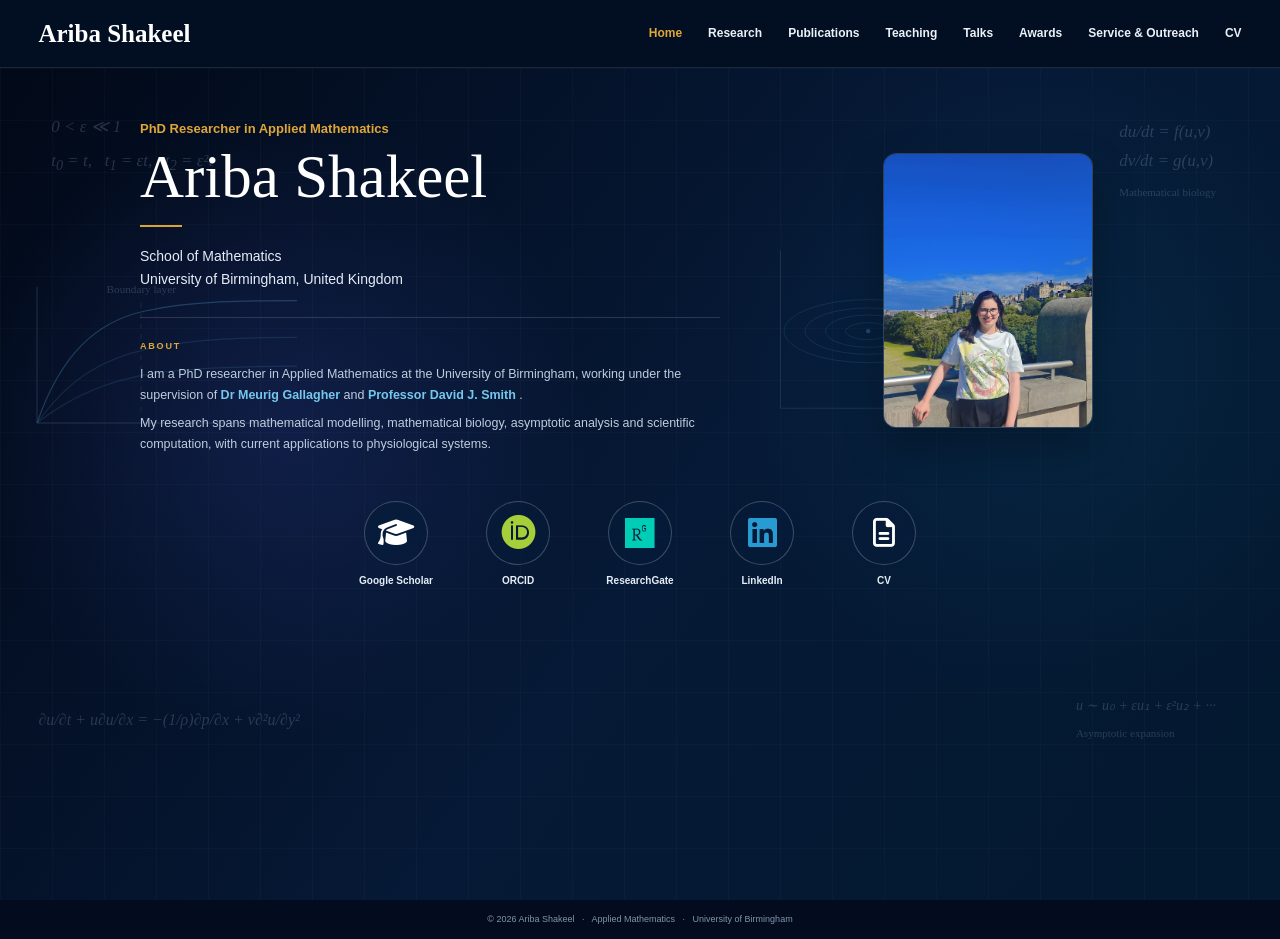
==== commit 6f7f61dc: "Update index.html" ====
--- a/index.html
+++ b/index.html
@@ -393,7 +393,7 @@
     <div class="profile-row">
 
 
-        <a href="YOUR_GOOGLE_SCHOLAR_URL"
+        <a href="https://scholar.google.com/citations?user=sVrRHyoAAAAJ&hl=en&oi=ao"
            target="_blank"
            class="profile-item">
 
@@ -429,7 +429,7 @@
 
 
 
-        <a href="YOUR_RESEARCHGATE_URL"
+        <a href="https://www.researchgate.net/profile/Ariba-Shakeel?ev=hdr_xprf"
            target="_blank"
            class="profile-item">
 
@@ -447,7 +447,7 @@
 
 
 
-        <a href="YOUR_LINKEDIN_URL"
+        <a href="https://www.linkedin.com/in/ariba-shakeel-23b329423?utm_source=share_via&utm_content=profile&utm_medium=member_ios"
            target="_blank"
            class="profile-item">
 
--- a/style.css
+++ b/style.css
@@ -1,24 +1,32 @@
-/* =========================================================
-   GENERAL
-========================================================= */
+/* =====================================================
+   GLOBAL
+===================================================== */
 
 * {
     box-sizing: border-box;
 }
 
-html,
+html {
+    scroll-behavior: smooth;
+}
+
 body {
+
     margin: 0;
-    min-height: 100%;
-}
-
-body {
+
     font-family:
         "Segoe UI",
         Arial,
         sans-serif;
 
-    background: #03142d;
+    background:
+        #fbfaf7;
+
+    color:
+        #172033;
+
+    line-height:
+        1.65;
 }
 
 a {
@@ -26,39 +34,47 @@
 }
 
 
-/* =========================================================
-   NAVIGATION
-========================================================= */
-
-.navbar {
-
-    position: absolute;
-
-    top: 0;
-    left: 0;
-
-    width: 100%;
-
-    z-index: 50;
+/* =====================================================
+   HOMEPAGE
+===================================================== */
+
+.homepage {
 
     background:
-        rgba(2, 12, 31, .72);
+        #03142d;
+}
+
+
+/* =====================================================
+   NAVIGATION - HOME
+===================================================== */
+
+.home-navbar {
+
+    height:
+        68px;
+
+    position:
+        relative;
+
+    z-index:
+        50;
+
+    background:
+        #020e22;
 
     border-bottom:
         1px solid rgba(255,255,255,.10);
-
-    backdrop-filter:
-        blur(10px);
 }
 
 
 .nav-container {
 
     width:
-        min(1400px, 94%);
-
-    min-height:
-        72px;
+        min(1380px, 94%);
+
+    height:
+        100%;
 
     margin:
         auto;
@@ -85,7 +101,7 @@
         serif;
 
     font-size:
-        28px;
+        25px;
 
     font-weight:
         600;
@@ -101,94 +117,52 @@
         center;
 
     gap:
-        30px;
+        26px;
 }
 
 
 .nav-links a {
+
+    color:
+        #ecf1f8;
+
+    font-size:
+        12px;
+
+    font-weight:
+        600;
+
+    transition:
+        .2s;
+}
+
+
+.nav-links a:hover,
+.nav-links a.active {
+
+    color:
+        #e0a637;
+}
+
+
+
+/* =====================================================
+   HERO
+===================================================== */
+
+.hero {
 
     position:
         relative;
 
-    color:
-        #edf2f8;
-
-    font-size:
-        14px;
-
-    font-weight:
-        600;
-
-    transition:
-        .2s;
-}
-
-
-.nav-links a:hover {
-
-    color:
-        #e4ac36;
-}
-
-
-.nav-links a.active {
-
-    color:
-        #e4ac36;
-}
-
-
-.nav-links a.active::after {
-
-    content: "";
-
-    position:
-        absolute;
-
-    left:
-        0;
-
-    right:
-        0;
-
-    bottom:
-        -25px;
-
-    height:
-        2px;
-
-    background:
-        #e4a72f;
-}
-
-
-
-/* =========================================================
-   HERO
-========================================================= */
-
-.hero {
-
-    position:
-        relative;
-
-    width:
-        100%;
-
     min-height:
-        100vh;
+        calc(100vh - 68px);
 
     overflow:
         hidden;
 
-    display:
-        flex;
-
-    align-items:
-        center;
-
-    justify-content:
-        center;
+    padding:
+        50px 0 28px;
 
     color:
         white;
@@ -196,28 +170,27 @@
     background:
 
         radial-gradient(
-            circle at 22% 44%,
-            rgba(58, 79, 190, .25),
+            circle at 22% 43%,
+            rgba(59,77,185,.22),
             transparent 28%
         ),
 
         radial-gradient(
-            circle at 82% 35%,
-            rgba(17, 139, 180, .12),
-            transparent 30%
+            circle at 82% 37%,
+            rgba(17,126,167,.12),
+            transparent 28%
         ),
 
         linear-gradient(
             125deg,
-            #020918 0%,
-            #061733 48%,
-            #02192f 100%
+            #020918,
+            #061936 53%,
+            #03192f
         );
 }
 
 
-
-/* subtle background grid */
+/* subtle grid */
 
 .hero::before {
 
@@ -243,14 +216,17 @@
         );
 
     background-size:
-        55px 55px;
-}
-
-
-
-/* =========================================================
-   BACKGROUND MATHEMATICS
-========================================================= */
+        52px 52px;
+
+    pointer-events:
+        none;
+}
+
+
+
+/* =====================================================
+   MATH BACKGROUND
+===================================================== */
 
 .math-background {
 
@@ -260,9 +236,6 @@
     inset:
         0;
 
-    z-index:
-        1;
-
     pointer-events:
         none;
 }
@@ -274,19 +247,530 @@
         absolute;
 
     color:
-        rgba(190, 216, 242, .29);
+        rgba(185,211,238,.20);
+
+    font-family:
+        Georgia,
+        serif;
+
+    font-style:
+        italic;
+}
+
+
+.math-note small {
+
+    display:
+        block;
+
+    margin-top:
+        7px;
+
+    font-style:
+        normal;
+
+    font-size:
+        11px;
+}
+
+
+.asymptotic-note {
+
+    left:
+        4%;
+
+    top:
+        5%;
+
+    font-size:
+        17px;
+
+    line-height:
+        2;
+}
+
+
+.biology-note {
+
+    right:
+        5%;
+
+    top:
+        6%;
+
+    font-size:
+        17px;
+
+    line-height:
+        1.7;
+}
+
+
+.fluid-note {
+
+    left:
+        3%;
+
+    bottom:
+        20%;
+
+    width:
+        300px;
+
+    font-size:
+        16px;
+}
+
+
+.expansion-note {
+
+    right:
+        5%;
+
+    bottom:
+        19%;
+
+    font-size:
+        14px;
+}
+
+
+
+.boundary-graphic {
+
+    position:
+        absolute;
+
+    left:
+        1%;
+
+    top:
+        23%;
+
+    width:
+        25%;
+
+    max-width:
+        390px;
+
+    opacity:
+        .35;
+}
+
+
+.phase-graphic {
+
+    position:
+        absolute;
+
+    right:
+        19%;
+
+    top:
+        19%;
+
+    width:
+        23%;
+
+    max-width:
+        360px;
+
+    opacity:
+        .28;
+}
+
+
+.math-line {
+
+    stroke:
+        rgba(187,214,239,.60);
+
+    stroke-width:
+        1;
+}
+
+
+.math-curve {
+
+    fill:
+        none;
+
+    stroke:
+        rgba(90,180,225,.78);
+
+    stroke-width:
+        1.5;
+}
+
+
+.math-curve.faint {
+
+    opacity:
+        .5;
+}
+
+
+.dash-line {
+
+    stroke:
+        rgba(125,167,207,.5);
+
+    stroke-width:
+        1;
+
+    stroke-dasharray:
+        6 7;
+}
+
+
+.math-label {
+
+    fill:
+        rgba(181,207,234,.60);
+
+    font-family:
+        Georgia,
+        serif;
+
+    font-size:
+        14px;
+}
+
+
+.phase-line {
+
+    fill:
+        none;
+
+    stroke:
+        rgba(74,175,222,.7);
+
+    stroke-width:
+        1;
+}
+
+
+.phase-point {
+
+    fill:
+        #5ec1e5;
+}
+
+
+
+/* =====================================================
+   HERO LAYOUT
+===================================================== */
+
+.hero-container {
+
+    position:
+        relative;
+
+    z-index:
+        10;
+
+    width:
+        min(1000px, 86%);
+
+    margin:
+        auto;
+
+    display:
+        grid;
+
+    grid-template-columns:
+        1.35fr .65fr;
+
+    gap:
+        65px;
+
+    align-items:
+        center;
+}
+
+
+
+/* =====================================================
+   HERO TEXT
+===================================================== */
+
+.hero-kicker {
+
+    color:
+        #dfa638;
+
+    font-size:
+        13px;
+
+    font-weight:
+        700;
+
+    margin-bottom:
+        7px;
+}
+
+
+.hero-text h1 {
+
+    margin:
+        0;
 
     font-family:
         Georgia,
         "Times New Roman",
         serif;
 
-    font-style:
-        italic;
-}
-
-
-.math-note span {
+    font-size:
+        clamp(44px, 5vw, 61px);
+
+    font-weight:
+        500;
+
+    line-height:
+        1;
+}
+
+
+.gold-line {
+
+    width:
+        42px;
+
+    height:
+        2px;
+
+    margin:
+        18px 0;
+
+    background:
+        #dba23a;
+}
+
+
+.hero-affiliation {
+
+    color:
+        #e5edf7;
+
+    font-size:
+        14px;
+
+    line-height:
+        1.6;
+}
+
+
+
+/* =====================================================
+   ABOUT IN HERO
+===================================================== */
+
+.hero-about {
+
+    max-width:
+        580px;
+
+    margin-top:
+        27px;
+
+    padding-top:
+        21px;
+
+    border-top:
+        1px solid rgba(255,255,255,.14);
+}
+
+
+.hero-about-label {
+
+    margin-bottom:
+        10px;
+
+    color:
+        #dfa638;
+
+    text-transform:
+        uppercase;
+
+    letter-spacing:
+        1.8px;
+
+    font-size:
+        9px;
+
+    font-weight:
+        700;
+}
+
+
+.hero-about p {
+
+    margin:
+        8px 0;
+
+    color:
+        #becddd;
+
+    font-size:
+        12.5px;
+
+    line-height:
+        1.65;
+}
+
+
+.hero-about a {
+
+    color:
+        #75c8ed;
+
+    font-weight:
+        600;
+}
+
+
+
+/* =====================================================
+   PHOTO
+===================================================== */
+
+.hero-photo-wrapper {
+
+    display:
+        flex;
+
+    justify-content:
+        center;
+
+    position:
+        relative;
+}
+
+
+.hero-photo {
+
+    width:
+        210px;
+
+    height:
+        275px;
+
+    object-fit:
+        cover;
+
+    object-position:
+        center 42%;
+
+    border-radius:
+        13px;
+
+    border:
+        1px solid rgba(255,255,255,.16);
+
+    box-shadow:
+        0 18px 40px rgba(0,0,0,.28);
+}
+
+
+
+/* =====================================================
+   PROFILE ICON ROW
+===================================================== */
+
+.profile-row {
+
+    position:
+        relative;
+
+    z-index:
+        10;
+
+    display:
+        flex;
+
+    justify-content:
+        center;
+
+    align-items:
+        flex-start;
+
+    gap:
+        32px;
+
+    margin:
+        38px auto 0;
+}
+
+
+.profile-item {
+
+    width:
+        90px;
+
+    text-align:
+        center;
+
+    color:
+        white;
+
+    transition:
+        .2s;
+}
+
+
+.profile-circle {
+
+    width:
+        64px;
+
+    height:
+        64px;
+
+    margin:
+        auto;
+
+    display:
+        flex;
+
+    align-items:
+        center;
+
+    justify-content:
+        center;
+
+    border:
+        1px solid rgba(255,255,255,.22);
+
+    border-radius:
+        50%;
+
+    background:
+        rgba(6,28,58,.7);
+
+    color:
+        white;
+
+    font-size:
+        29px;
+
+    transition:
+        .2s;
+}
+
+
+.profile-item:hover
+.profile-circle {
+
+    transform:
+        translateY(-4px);
+
+    border-color:
+        #dca53d;
+}
+
+
+.profile-item span {
 
     display:
         block;
@@ -294,701 +778,372 @@
     margin-top:
         8px;
 
-    font-size:
-        .72em;
-
-    font-style:
-        normal;
-}
-
-
-.asymptotic-note {
-
-    top:
-        12%;
-
-    left:
-        4%;
-
-    font-size:
-        22px;
-
-    line-height:
-        2.1;
-}
-
-
-.fluid-equation {
-
-    left:
-        3%;
-
-    bottom:
-        18%;
-
-    max-width:
-        340px;
-
-    font-size:
+    color:
+        #e6eef7;
+
+    font-size:
+        10px;
+
+    font-weight:
+        600;
+}
+
+
+.profile-circle.orcid {
+
+    color:
+        #a6ce39;
+
+    font-size:
+        35px;
+}
+
+
+.profile-circle.researchgate {
+
+    color:
+        #00cdb5;
+
+    font-size:
+        34px;
+}
+
+
+.profile-circle.linkedin {
+
+    color:
+        #299bd3;
+
+    font-size:
+        33px;
+}
+
+
+
+/* =====================================================
+   HOME FOOTER
+===================================================== */
+
+.home-footer {
+
+    padding:
+        12px;
+
+    text-align:
+        center;
+
+    color:
+        #8195ac;
+
+    background:
+        #020c1e;
+
+    font-size:
+        9px;
+}
+
+
+
+/* =====================================================
+   INTERNAL PAGES
+   IMPORTANT: THESE ARE LIGHT
+===================================================== */
+
+.internal-nav {
+
+    background:
+        #ffffff;
+
+    border-bottom:
+        1px solid #e0e4e7;
+}
+
+
+.internal-nav .brand {
+
+    color:
+        #142d4c;
+}
+
+
+.internal-links {
+
+    display:
+        flex;
+
+    gap:
         20px;
 }
 
 
-.biology-equation {
-
-    right:
-        6%;
-
-    top:
-        14%;
-
-    font-size:
-        21px;
-
-    line-height:
-        1.7;
-}
-
-
-.expansion-note {
-
-    right:
-        7%;
-
-    bottom:
-        16%;
-
-    font-size:
-        18px;
-}
-
-
-.background-label {
-
-    position:
-        absolute;
-
-    color:
-        rgba(184, 210, 238, .38);
+.internal-links a {
+
+    color:
+        #4e5c6c;
+
+    font-size:
+        12px;
+
+    font-weight:
+        600;
+
+    padding:
+        22px 0;
+}
+
+
+.internal-links a:hover,
+.internal-links a.active {
+
+    color:
+        #15518c;
+}
+
+
+
+.page-header {
+
+    padding:
+        75px 0 50px;
+
+    background:
+        #f1f3f5;
+
+    border-bottom:
+        1px solid #e1e4e7;
+}
+
+
+.page-header .container,
+.section .container {
+
+    width:
+        min(1060px, 90%);
+
+    margin:
+        auto;
+}
+
+
+.page-header h1 {
+
+    margin:
+        5px 0;
+
+    color:
+        #142e4d;
 
     font-family:
         Georgia,
         serif;
 
     font-size:
-        15px;
-}
-
-
-.boundary-label {
-
-    left:
-        9%;
-
-    top:
-        30%;
-}
-
-
-/* boundary layer graphic */
-
-.boundary-layer-graphic {
-
-    position:
-        absolute;
-
-    left:
-        1%;
-
-    top:
-        27%;
-
-    width:
-        25%;
-
-    max-width:
-        410px;
-
-    opacity:
-        .50;
-}
-
-
-.math-line {
-
-    stroke:
-        rgba(180,211,238,.6);
-
-    stroke-width:
-        1.2;
-}
-
-
-.math-curve {
-
-    fill:
-        none;
-
-    stroke:
-        rgba(109,195,230,.72);
-
-    stroke-width:
-        1.5;
-}
-
-
-.math-curve.faint {
-
-    opacity:
-        .55;
-}
-
-
-.dash-line {
-
-    stroke:
-        rgba(123,169,209,.5);
-
-    stroke-width:
-        1;
-
-    stroke-dasharray:
-        6 7;
-}
-
-
-.axis-label {
-
-    fill:
-        rgba(185,211,238,.55);
+        46px;
+
+    font-weight:
+        500;
+}
+
+
+.page-header p {
+
+    color:
+        #687588;
+}
+
+
+.section {
+
+    padding:
+        65px 0;
+
+    background:
+        #fbfaf7;
+
+    color:
+        #172033;
+}
+
+
+.soft-section {
+
+    background:
+        #f2f4f6;
+}
+
+
+.section h2 {
+
+    color:
+        #173858;
 
     font-family:
         Georgia,
         serif;
-
-    font-style:
-        italic;
-
-    font-size:
-        16px;
-}
-
-
-/* phase plane */
-
-.phase-plane {
-
-    position:
-        absolute;
-
-    right:
-        18%;
-
-    top:
-        23%;
-
-    width:
-        25%;
-
-    max-width:
-        400px;
-
-    opacity:
-        .40;
-}
-
-
-.phase-orbit {
-
-    fill:
-        none;
-
-    stroke:
-        rgba(81,173,221,.68);
-
-    stroke-width:
-        1.1;
-}
-
-
-.phase-point {
-
-    fill:
-        rgba(91,196,237,.9);
-}
-
-
-/* biology network */
-
-.biology-network {
-
-    position:
-        absolute;
-
-    right:
-        -2%;
-
-    top:
-        12%;
-
-    width:
-        20%;
-
-    max-width:
-        350px;
-
-    opacity:
-        .36;
-}
-
-
-.network-line {
-
-    stroke:
-        rgba(47,157,215,.64);
-
-    stroke-width:
-        1;
-}
-
-
-.network-node {
-
-    fill:
-        rgba(64,179,232,.85);
-}
-
-
-
-/* =========================================================
-   HERO MAIN CONTENT
-========================================================= */
-
-.hero-content {
-
-    position:
-        relative;
-
-    z-index:
-        10;
-
-    width:
-        min(780px, 90%);
+}
+
+
+.section p {
+
+    color:
+        #596779;
+}
+
+
+
+/* Research Methods */
+
+.methods-grid {
+
+    display:
+        grid;
+
+    grid-template-columns:
+        1fr 1fr;
+
+    gap:
+        55px;
+}
+
+
+
+/* Publications */
+
+.publication {
+
+    display:
+        grid;
+
+    grid-template-columns:
+        80px 1fr;
+
+    gap:
+        30px;
 
     padding:
-        105px 20px 75px;
-
-    text-align:
-        center;
-}
-
-
-.hero-kicker {
-
-    color:
-        #e0a834;
-
-    font-size:
-        17px;
-
-    font-weight:
-        700;
-
-    margin-bottom:
-        14px;
-}
-
-
-.hero-content h1 {
-
-    margin:
-        0;
-
-    color:
-        white;
+        26px 0;
+
+    border-bottom:
+        1px solid #dfe3e6;
+}
+
+
+.publication-year {
+
+    color:
+        #b9832d;
 
     font-family:
         Georgia,
-        "Times New Roman",
         serif;
-
-    font-size:
-        clamp(58px, 7vw, 92px);
-
-    font-weight:
-        500;
-
-    line-height:
-        .98;
-
-    letter-spacing:
-        -1px;
-}
-
-
-.gold-divider {
+}
+
+
+.publication h2 {
+
+    font-size:
+        18px;
+}
+
+
+
+/* Presentations / service */
+
+.presentation {
+
+    display:
+        grid;
+
+    grid-template-columns:
+        70px 1fr;
+
+    gap:
+        25px;
+
+    padding:
+        18px 0;
+
+    border-bottom:
+        1px solid #dfe3e6;
+}
+
+
+
+/* awards */
+
+.award {
+
+    display:
+        grid;
+
+    grid-template-columns:
+        110px 1fr;
+
+    gap:
+        30px;
+
+    padding:
+        20px 0;
+
+    border-bottom:
+        1px solid #dfe3e6;
+}
+
+
+
+/* general footer on internal pages */
+
+footer {
+
+    background:
+        #020c1e;
+
+    color:
+        #8fa1b8;
+
+    padding:
+        18px 0;
+
+    font-size:
+        10px;
+}
+
+
+.footer-content {
 
     width:
-        56px;
-
-    height:
-        2px;
+        min(1060px,90%);
 
     margin:
-        27px auto;
-
-    background:
-        #dda336;
-}
-
-
-.hero-affiliation {
-
-    margin:
-        0;
-
-    color:
-        #edf3fa;
-
-    font-size:
-        18px;
-
-    line-height:
-        1.65;
-}
-
-
-.hero-summary {
-
-    max-width:
-        650px;
-
-    margin:
-        25px auto 0;
-
-    color:
-        #cbd7e6;
-
-    font-size:
-        18px;
-
-    line-height:
-        1.6;
-}
-
-
-
-/* =========================================================
-   LARGE PROFILE ICON CARDS
-========================================================= */
-
-.profile-cards {
+        auto;
 
     display:
         flex;
 
     justify-content:
-        center;
-
-    align-items:
-        stretch;
-
-    flex-wrap:
-        wrap;
-
-    gap:
-        18px;
-
-    margin-top:
-        37px;
-}
-
-
-.profile-card {
-
-    width:
-        125px;
-
-    min-height:
-        130px;
-
-    padding:
-        18px 10px 14px;
-
-    display:
-        flex;
-
-    flex-direction:
-        column;
-
-    align-items:
-        center;
-
-    justify-content:
-        center;
-
-    gap:
-        11px;
-
-    color:
-        white;
-
-    border:
-        1px solid rgba(144,184,220,.34);
-
-    border-radius:
-        14px;
-
-    background:
-        rgba(6,27,58,.72);
-
-    box-shadow:
-        0 12px 28px rgba(0,0,0,.12);
-
-    transition:
-        transform .2s,
-        border-color .2s,
-        background .2s;
-}
-
-
-.profile-card:hover {
-
-    transform:
-        translateY(-5px);
-
-    border-color:
-        rgba(224,169,57,.78);
-
-    background:
-        rgba(9,38,76,.9);
-}
-
-
-.profile-card span {
-
-    color:
-        #ecf3fb;
-
-    font-size:
-        13px;
-
-    font-weight:
-        600;
-}
-
-
-.profile-icon {
-
-    width:
-        63px;
-
-    height:
-        63px;
-
-    display:
-        flex;
-
-    align-items:
-        center;
-
-    justify-content:
-        center;
-
-    color:
-        white;
-
-    font-size:
-        38px;
-}
-
-
-.orcid-icon {
-
-    color:
-        #a6ce39;
-
-    font-size:
-        45px;
-}
-
-
-.researchgate-icon {
-
-    color:
-        #00d0b5;
-
-    font-size:
-        43px;
-}
-
-
-.linkedin-icon {
-
-    color:
-        #1d95d0;
-
-    font-size:
-        42px;
-}
-
-
-.scholar-card .profile-icon {
-
-    color:
-        #e9eef6;
-}
-
-
-
-/* small gold accent underneath */
-
-.profile-card::after {
-
-    content: "";
-
-    width:
-        32px;
-
-    height:
-        2px;
-
-    background:
-        #dca338;
-
-    opacity:
-        .85;
-}
-
-
-
-/* =========================================================
-   EXPLORE ARROW
-========================================================= */
-
-.hero-scroll {
-
-    position:
-        absolute;
-
-    z-index:
-        10;
-
-    left:
-        50%;
-
-    bottom:
-        20px;
-
-    transform:
-        translateX(-50%);
-
-    display:
-        flex;
-
-    flex-direction:
-        column;
-
-    align-items:
-        center;
-
-    gap:
-        4px;
-
-    color:
-        #8399b2;
-
-    font-size:
-        9px;
-
-    letter-spacing:
-        1.4px;
-
-    text-transform:
-        uppercase;
-}
-
-
-.hero-scroll i {
-
-    color:
-        #dda433;
-
-    font-size:
-        19px;
-}
-
-
-
-/* =========================================================
-   TABLET
-========================================================= */
-
-@media (max-width: 1100px) {
-
-
-    .nav-links {
-
-        gap:
-            16px;
-    }
-
-
-    .nav-links a {
-
-        font-size:
-            12px;
-    }
-
-
-    .boundary-layer-graphic {
+        space-between;
+}
+
+
+
+/* =====================================================
+   MOBILE
+===================================================== */
+
+@media (max-width: 760px) {
+
+
+    .home-navbar {
+
+        height:
+            auto;
+    }
+
+
+    .nav-container {
 
         width:
-            30%;
-    }
-
-
-    .phase-plane {
-
-        right:
-            8%;
-
-        width:
-            30%;
-    }
-
-
-    .biology-network {
-
-        opacity:
-            .24;
-    }
-
-
-}
-
-
-
-/* =========================================================
-   MOBILE
-========================================================= */
-
-@media (max-width: 760px) {
-
-
-    /* navigation */
-
-    .navbar {
-
-        position:
-            relative;
-
-        background:
-            #03132d;
-    }
-
-
-    .nav-container {
+            90%;
 
         display:
             block;
@@ -1004,265 +1159,210 @@
             block;
 
         margin-bottom:
-            10px;
+            9px;
 
         font-size:
-            22px;
-    }
-
-
-    .nav-links {
+            20px;
+    }
+
+
+    .nav-links,
+    .internal-links {
 
         display:
             flex;
 
-        gap:
-            16px;
-
         overflow-x:
             auto;
 
         white-space:
             nowrap;
 
-        padding-bottom:
-            5px;
-    }
-
-
-    .nav-links::-webkit-scrollbar {
+        gap:
+            15px;
+    }
+
+
+    .nav-links::-webkit-scrollbar,
+    .internal-links::-webkit-scrollbar {
 
         display:
             none;
     }
 
 
-    .nav-links a {
+
+    .hero {
+
+        min-height:
+            auto;
+
+        padding:
+            45px 0 35px;
+    }
+
+
+    .hero-container {
+
+        width:
+            88%;
+
+        grid-template-columns:
+            1fr;
+
+        gap:
+            28px;
+    }
+
+
+    .hero-text {
+
+        text-align:
+            center;
+    }
+
+
+    .hero-text h1 {
+
+        font-size:
+            43px;
+    }
+
+
+    .gold-line {
+
+        margin:
+            16px auto;
+    }
+
+
+    .hero-about {
+
+        text-align:
+            left;
+    }
+
+
+    .hero-photo {
+
+        width:
+            155px;
+
+        height:
+            195px;
+    }
+
+
+    .profile-row {
+
+        width:
+            90%;
+
+        flex-wrap:
+            wrap;
+
+        gap:
+            17px;
+
+        margin-top:
+            30px;
+    }
+
+
+    .profile-item {
+
+        width:
+            72px;
+    }
+
+
+    .profile-circle {
+
+        width:
+            51px;
+
+        height:
+            51px;
+
+        font-size:
+            23px;
+    }
+
+
+    .profile-circle.orcid,
+    .profile-circle.researchgate,
+    .profile-circle.linkedin {
+
+        font-size:
+            27px;
+    }
+
+
+
+    /* still show some maths */
+
+    .boundary-graphic {
+
+        width:
+            58%;
+
+        left:
+            -25%;
+
+        opacity:
+            .15;
+    }
+
+
+    .phase-graphic {
+
+        width:
+            60%;
+
+        right:
+            -30%;
+
+        opacity:
+            .12;
+    }
+
+
+    .fluid-note,
+    .biology-note,
+    .expansion-note {
+
+        display:
+            none;
+    }
+
+
+    .asymptotic-note {
 
         font-size:
             11px;
-    }
-
-
-    .nav-links a.active::after {
-
-        display:
-            none;
-    }
-
-
-
-    /* hero */
-
-    .hero {
-
-        min-height:
-            760px;
-    }
-
-
-    .hero-content {
-
-        width:
-            92%;
-
-        padding:
-            70px 10px 70px;
-    }
-
-
-    .hero-kicker {
-
-        font-size:
-            12px;
-    }
-
-
-    .hero-content h1 {
-
-        font-size:
-            49px;
-    }
-
-
-    .hero-affiliation {
-
-        font-size:
-            14px;
-    }
-
-
-    .hero-summary {
-
-        font-size:
-            14px;
-    }
-
-
-
-    /* keep mathematical identity visible */
-
-    .asymptotic-note {
-
-        top:
-            5%;
-
-        left:
-            3%;
-
-        font-size:
-            13px;
 
         opacity:
             .55;
     }
 
 
-    .fluid-equation,
-    .biology-equation {
-
-        display:
-            none;
-    }
-
-
-    .boundary-label {
-
-        display:
-            none;
-    }
-
-
-    .boundary-layer-graphic {
-
-        left:
-            -13%;
-
-        top:
-            22%;
-
-        width:
-            66%;
-
-        opacity:
-            .22;
-    }
-
-
-    .phase-plane {
-
-        right:
-            -25%;
-
-        top:
-            17%;
-
-        width:
-            70%;
-
-        opacity:
-            .20;
-    }
-
-
-    .biology-network {
-
-        right:
-            -20%;
-
-        bottom:
-            2%;
-
-        top:
-            auto;
-
-        width:
-            65%;
-
-        opacity:
-            .16;
-    }
-
-
-    .expansion-note {
-
-        right:
-            4%;
-
-        bottom:
-            6%;
-
-        font-size:
-            12px;
-
-        opacity:
-            .45;
-    }
-
-
-
-    /* profile cards */
-
-    .profile-cards {
+
+    .methods-grid {
+
+        grid-template-columns:
+            1fr;
+    }
+
+
+    .publication,
+    .award {
+
+        grid-template-columns:
+            1fr;
 
         gap:
-            10px;
-
-        margin-top:
-            30px;
-    }
-
-
-    .profile-card {
-
-        width:
-            92px;
-
-        min-height:
-            96px;
-
-        padding:
-            11px 5px 9px;
-
-        border-radius:
-            10px;
-    }
-
-
-    .profile-icon {
-
-        width:
-            42px;
-
-        height:
-            42px;
-
-        font-size:
-            27px;
-    }
-
-
-    .orcid-icon,
-    .researchgate-icon,
-    .linkedin-icon {
-
-        font-size:
-            31px;
-    }
-
-
-    .profile-card span {
-
-        font-size:
-            9.5px;
-    }
-
-
-    .profile-card::after {
-
-        width:
-            22px;
-    }
-
-
-}
+            4px;
+    }
+
+
+}
